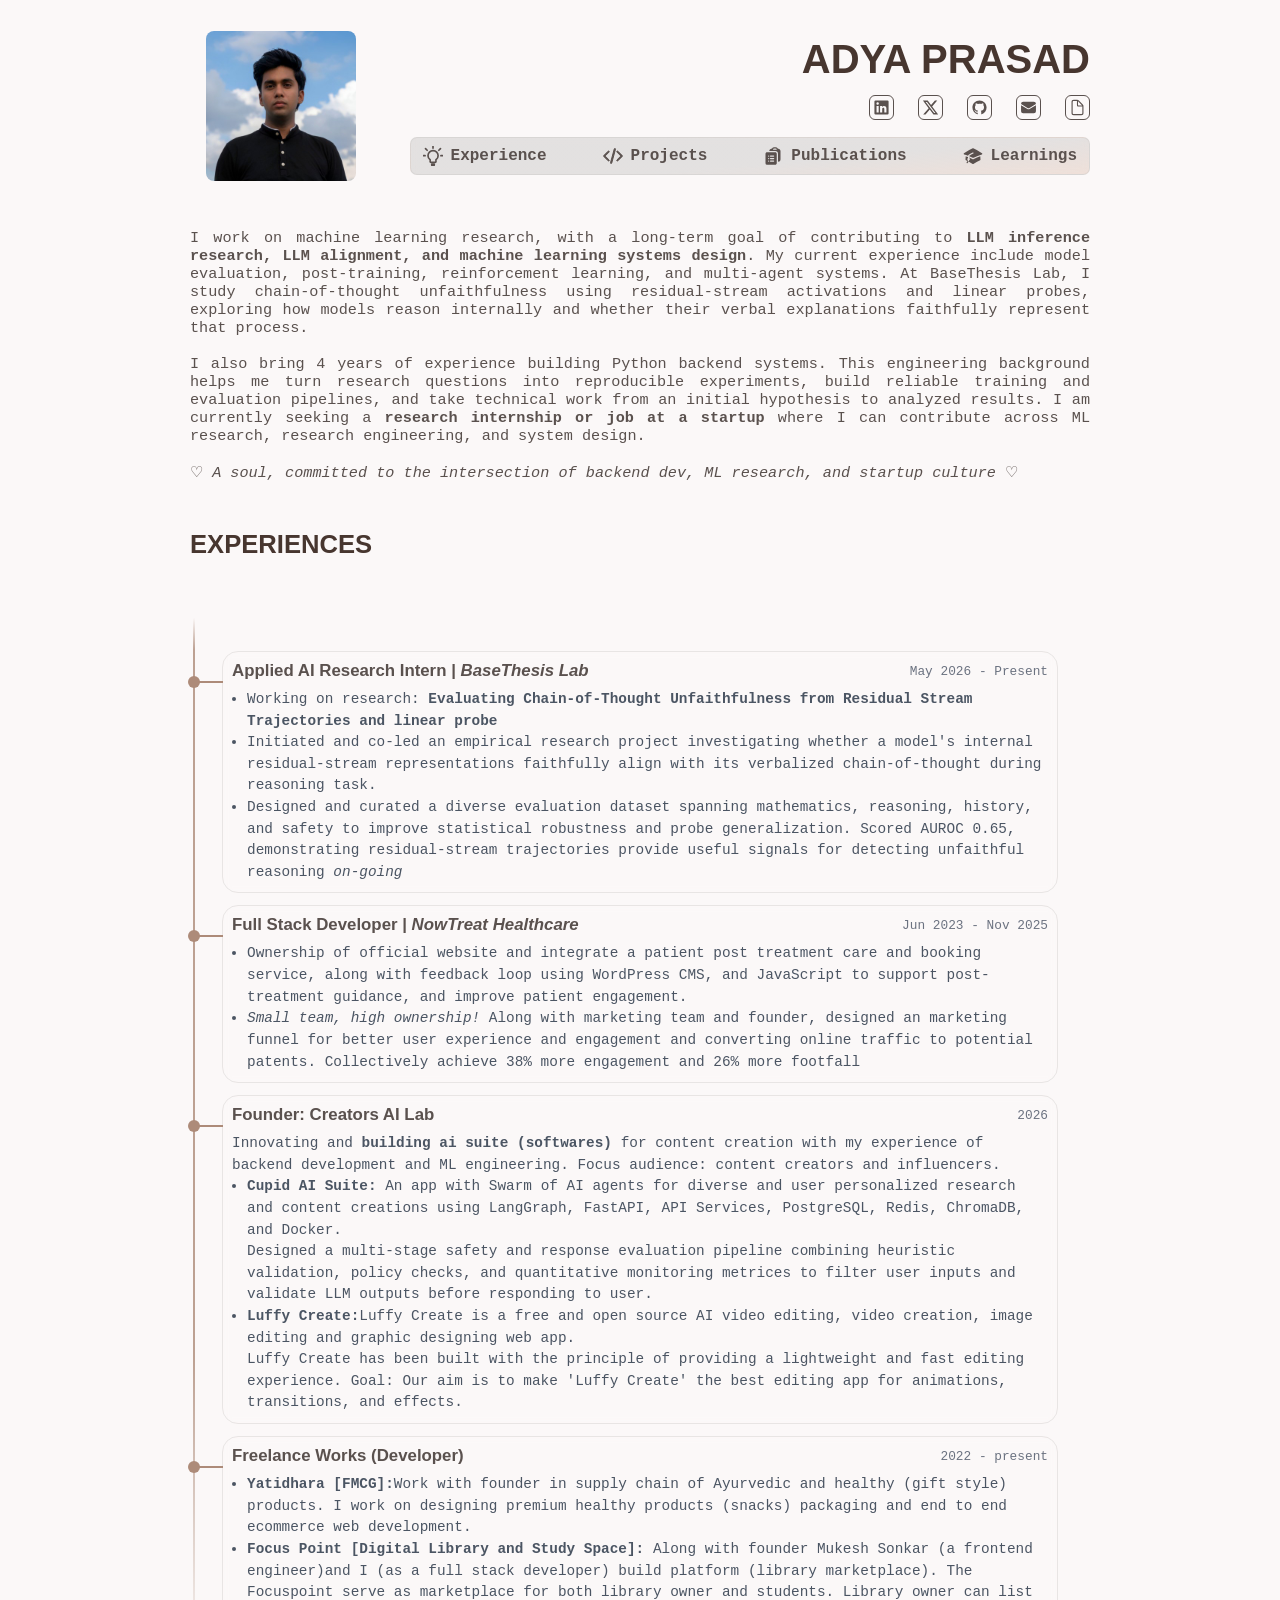
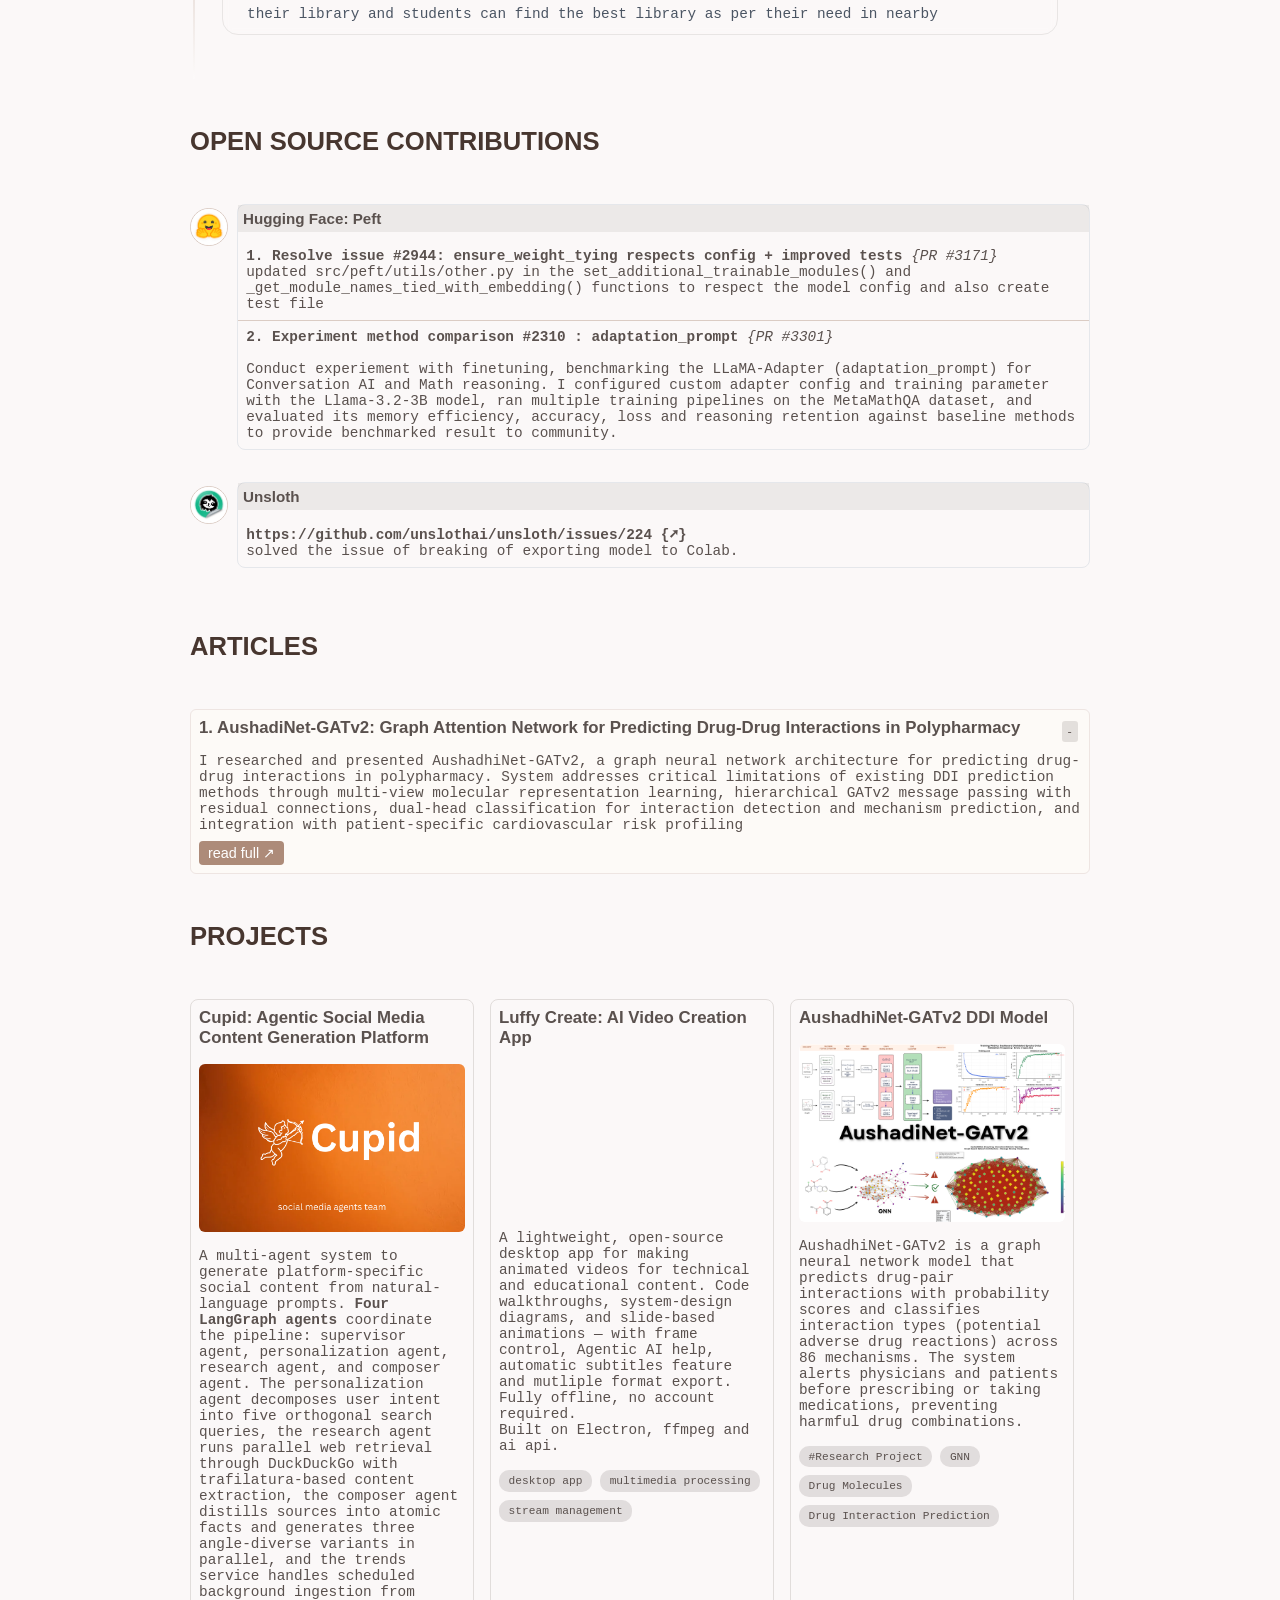
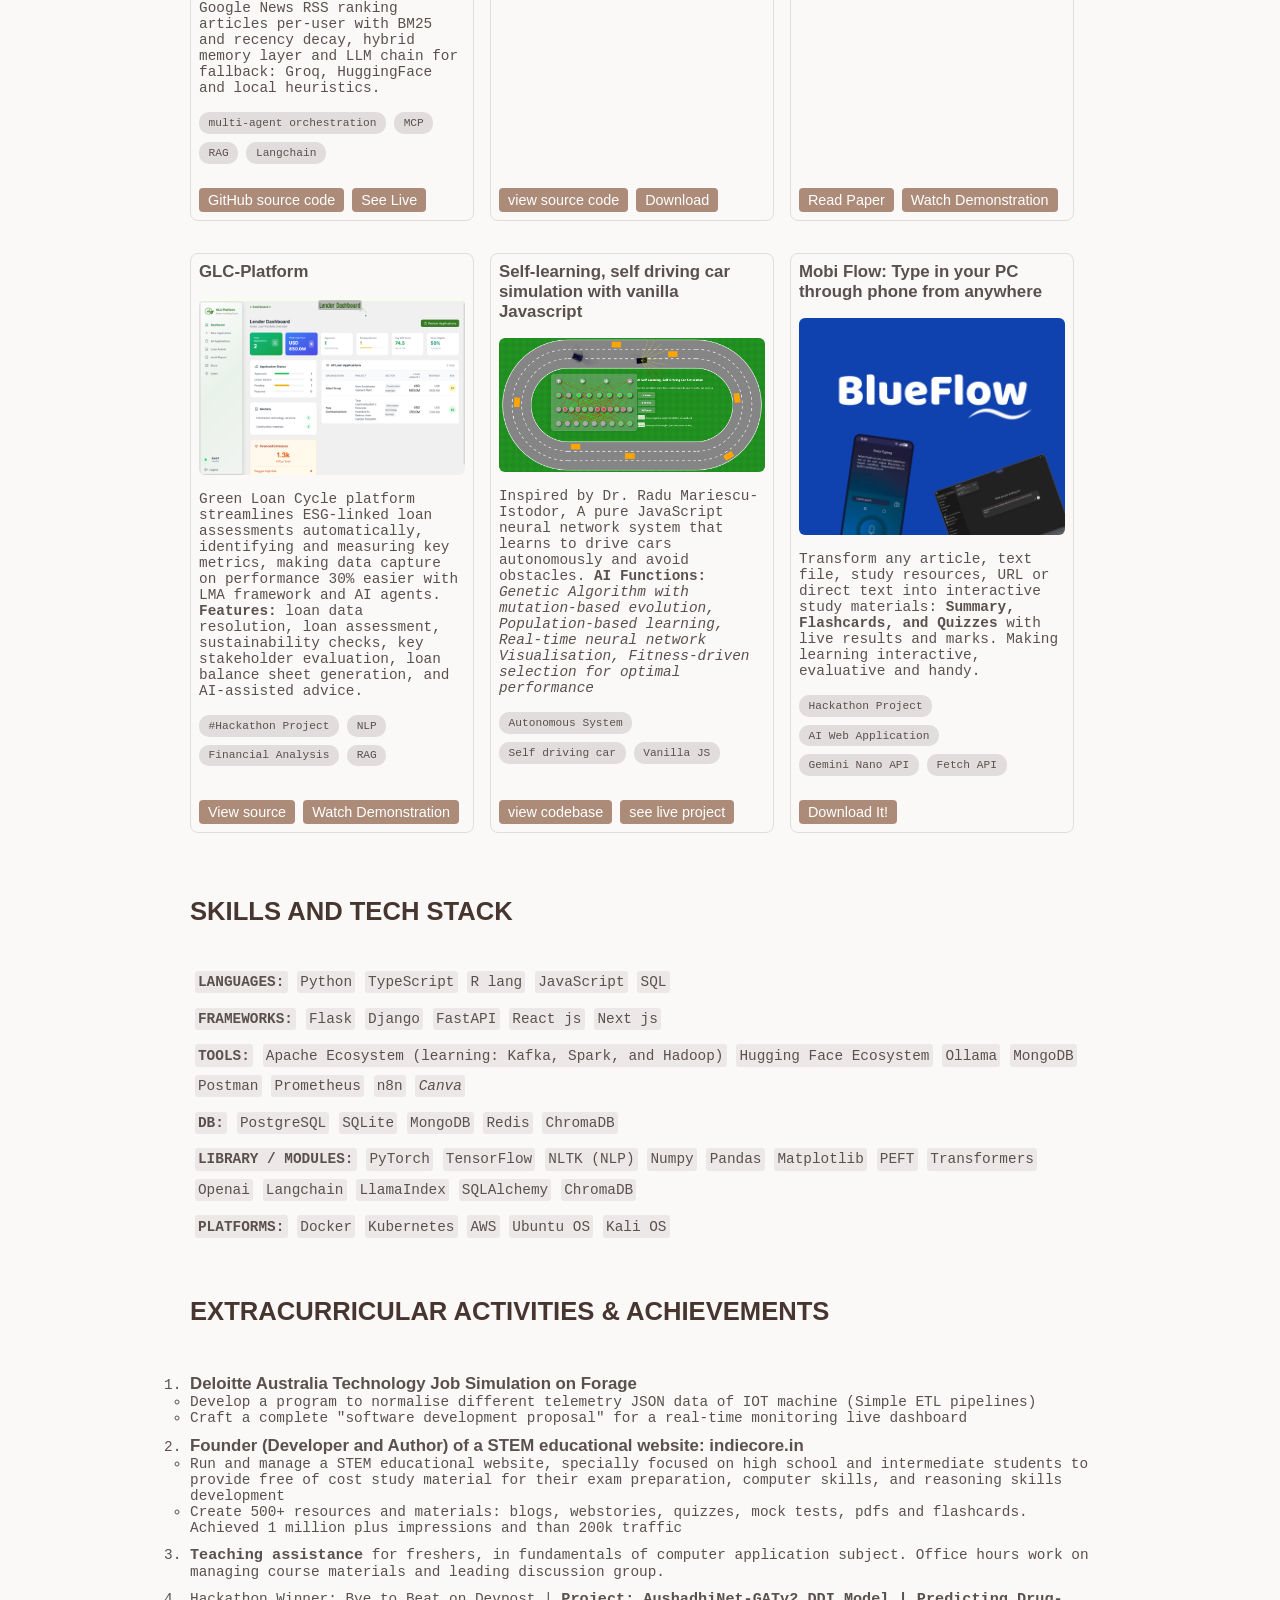
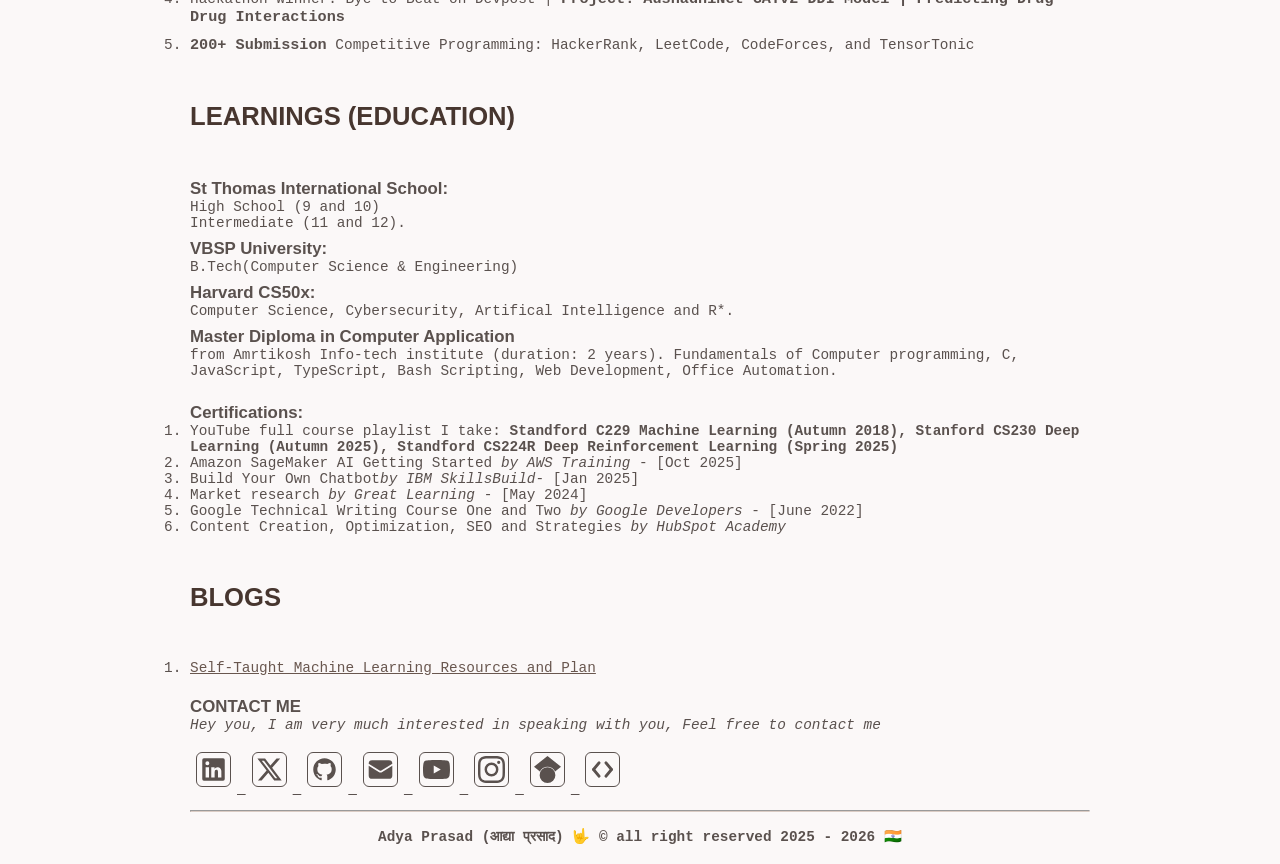
==== index.html @ 9219af08 "correct the research paper link" ====
<!DOCTYPE html>
<html lang="en">

<head>
    <meta charset="UTF-8">
    <meta name="viewport" content="width=device-width, initial-scale=1.0">
    <title>Adya Prasad - Research Portfolio</title>
    <link rel="stylesheet" href="css/style.css">
    <link rel="stylesheet" href="css/m.css" media="only screen and (max-width: 640px)">
</head>

<body>
    <main>
        <header>
            <img src="assets/avtar.jpg" alt="Adya-profile" class="logo" title="Cartoonize Avtar😊">
            <div class="hero">
                <div class="me">
                    <h1 title="My Name is Adya Prasad">ADYA PRASAD</h1>
                    <div class="social-icon">
                        <a href="https://www.linkedin.com/in/adyaprasad/" target="_blank" rel="noopener noreferrer"
                            title="LinkedIn">
                            <svg viewBox="0 0 24 24" fill="currentColor">
                                <path
                                    d="M20.5 2h-17A1.5 1.5 0 002 3.5v17A1.5 1.5 0 003.5 22h17a1.5 1.5 0 001.5-1.5v-17A1.5 1.5 0 0020.5 2zM8 19H5v-9h3zM6.5 8.25A1.75 1.75 0 118.3 6.5a1.78 1.78 0 01-1.8 1.75zM19 19h-3v-4.74c0-1.42-.6-1.93-1.38-1.93A1.74 1.74 0 0013 14.19a.66.66 0 000 .14V19h-3v-9h2.9v1.3a3.11 3.11 0 012.7-1.4c1.55 0 3.36.86 3.36 3.66z">
                                </path>
                            </svg></a>

                        <a href="https://x.com/adyaprasad_" target="_blank" rel="noopener noreferrer"
                            title="X (Twitter)">
                            <svg viewBox="0 0 24 24" fill="currentColor">
                                <path
                                    d="M18.244 2.25h3.308l-7.227 8.26 8.502 11.24H16.17l-5.214-6.817L4.99 21.75H1.68l7.73-8.835L1.254 2.25H8.08l4.713 6.231zm-1.161 17.52h1.833L7.084 4.126H5.117z">
                                </path>
                            </svg></a>

                        <a href="https://github.com/Adya-Prasad/" target="_blank" rel="noopener noreferrer"
                            title="GitHub">
                            <svg viewBox="0 0 24 24" fill="currentColor">
                                <path
                                    d="M12 2C6.477 2 2 6.477 2 12c0 4.42 2.865 8.17 6.839 9.49.5.092.682-.217.682-.482 0-.237-.008-.866-.013-1.7-2.782.604-3.369-1.34-3.369-1.34-.454-1.156-1.11-1.462-1.11-1.462-.908-.62.069-.608.069-.608 1.003.07 1.531 1.03 1.531 1.03.892 1.529 2.341 1.087 2.91.832.092-.647.35-1.088.636-1.338-2.22-.253-4.555-1.11-4.555-4.943 0-1.091.39-1.984 1.029-2.683-.103-.253-.446-1.27.098-2.647 0 0 .84-.269 2.75 1.025A9.564 9.564 0 0112 6.844c.85.004 1.705.115 2.504.337 1.909-1.294 2.747-1.025 2.747-1.025.546 1.377.203 2.394.1 2.647.64.699 1.028 1.592 1.028 2.683 0 3.842-2.339 4.687-4.566 4.935.359.309.678.919.678 1.852 0 1.336-.012 2.415-.012 2.743 0 .267.18.578.688.48C19.137 20.167 22 16.418 22 12c0-5.523-4.477-10-10-10z">
                                </path>
                            </svg>
                        </a>
                        <a href="mailto:adyaprasad.info@gmail.com" rel="noopener noreferrer" title="Email">
                            <svg viewBox="0 0 24 24" fill="currentColor">
                                <path
                                    d="M1.5 8.67v8.58a3 3 0 003 3h15a3 3 0 003-3V8.67l-8.928 5.493a3 3 0 01-3.144 0L1.5 8.67z">
                                </path>
                                <path
                                    d="M22.5 6.908V6.75a3 3 0 00-3-3h-15a3 3 0 00-3 3v.158l9.714 5.978a1.5 1.5 0 001.572 0L22.5 6.908z">
                                </path>
                            </svg></a>

                        <a href="assets/Adya-Resume.pdf" target="_blank" rel="noopener noreferrer" title="My resume">
                            <svg fill="currentColor" viewBox="0 0 56 56">
                                <path
                                    d="M 15.5547 53.125 L 40.4453 53.125 C 45.2969 53.125 47.7109 50.6640 47.7109 45.7890 L 47.7109 24.5078 C 47.7109 21.4844 47.3828 20.1718 45.5078 18.2500 L 32.5703 5.1015 C 30.7891 3.2734 29.3359 2.8750 26.6875 2.8750 L 15.5547 2.8750 C 10.7266 2.8750 8.2891 5.3594 8.2891 10.2344 L 8.2891 45.7890 C 8.2891 50.6875 10.7266 53.125 15.5547 53.125 Z M 15.7422 49.3515 C 13.3281 49.3515 12.0625 48.0625 12.0625 45.7187 L 12.0625 10.3047 C 12.0625 7.9844 13.3281 6.6484 15.7656 6.6484 L 26.1718 6.6484 L 26.1718 20.2656 C 26.1718 23.2187 27.6718 24.6718 30.5781 24.6718 L 43.9375 24.6718 L 43.9375 45.7187 C 43.9375 48.0625 42.6953 49.3515 40.2578 49.3515 Z M 31.0000 21.1328 C 30.0859 21.1328 29.7109 20.7578 29.7109 19.8203 L 29.7109 7.3750 L 43.2109 21.1328 Z" />
                            </svg></a>
                    </div>
                </div>
                <div class="menu-icon" onclick="toggleMenu()">
                    <svg xmlns="http://www.w3.org/2000/svg" viewBox="0 0 25 23" fill="currentColor">
                        <rect x="3" y="6" width="18" height="2" rx="1" ry="1"></rect>
                        <rect x="3" y="11" width="18" height="2" rx="1" ry="1"></rect>
                        <rect x="3" y="16" width="12" height="2" rx="1" ry="1"></rect>
                    </svg>menu
                </div>
                <nav class="navigation">
                    <ul class="menu-list">
                        <li>
                            <a href="#experience">
                                <svg xmlns="http://www.w3.org/2000/svg" viewBox="0 -2.6 24 24" fill="none"
                                    stroke="currentColor" stroke-width="2" stroke-linecap="round"
                                    stroke-linejoin="round">
                                    <path
                                        d="M12 3a6 6 0 00-6 6c0 2.05 1.02 3.85 2.57 4.92V16a1 1 0 001 1h5a1 1 0 001-1v-2.08c1.55-1.07 2.57-2.87 2.57-4.92a6 6 0 00-6-6z" />
                                    <path d="M10.5 19v1a1 1 0 001 1h1a1 1 0 001-1v-1h-3z" />
                                    <path d="M12 0v-2" />
                                    <path d="M5 2.5l-2-2" />
                                    <path d="M19 2.5l2-2" />
                                    <path d="M2.5 9l-2 0" />
                                    <path d="M21.5 9l2 0" />
                                </svg>
                                Experience
                            </a>
                        </li>
                        <li>
                            <a href="#projects">

                                <svg xmlns="http://www.w3.org/2000/svg" viewBox="0 0 24 24" fill="currentColor">
                                    <path fill-rule="evenodd"
                                        d="M14.447 3.027a.75.75 0 01.527.92l-4.5 16.5a.75.75 0 01-1.448-.394l4.5-16.5a.75.75 0 01.921-.526zM16.72 6.22a.75.75 0 011.06 0l5.25 5.25a.75.75 0 010 1.06l-5.25 5.25a.75.75 0 11-1.06-1.06L21.44 12l-4.72-4.72a.75.75 0 010-1.06zm-9.44 0a.75.75 0 010 1.06L2.56 12l4.72 4.72a.75.75 0 11-1.06 1.06L.97 12.53a.75.75 0 010-1.06l5.25-5.25a.75.75 0 011.06 0z"
                                        clip-rule="evenodd" stroke="currentColor" stroke-width="1.2" />
                                </svg>
                                Projects
                            </a>
                        </li>
                        <li>
                            <a href="#publications">
                                <svg xmlns="http://www.w3.org/2000/svg" viewBox="0 0 24 24" fill="currentColor">
                                    <path fill-rule="evenodd"
                                        d="M7.502 6h7.128A3.375 3.375 0 0118 9.375v9.375a3 3 0 003-3V6.108c0-1.505-1.125-2.811-2.664-2.94a48.972 48.972 0 00-.673-.05A3 3 0 0015 1.5h-1.5a3 3 0 00-2.663 1.618c-.225.015-.45.032-.673.05C8.662 3.295 7.554 4.542 7.502 6zM13.5 3A1.5 1.5 0 0012 4.5h4.5A1.5 1.5 0 0015 3h-1.5z"
                                        clip-rule="evenodd" />
                                    <path fill-rule="evenodd"
                                        d="M3 9.375C3 8.339 3.84 7.5 4.875 7.5h9.75c1.036 0 1.875.84 1.875 1.875v11.25c0 1.035-.84 1.875-1.875 1.875h-9.75A1.875 1.875 0 013 20.625V9.375zM6 12a.75.75 0 01.75-.75h.008a.75.75 0 01.75.75v.008a.75.75 0 01-.75.75H6.75a.75.75 0 01-.75-.75V12zm2.25 0a.75.75 0 01.75-.75h3.75a.75.75 0 010 1.5H9a.75.75 0 01-.75-.75zM6 15a.75.75 0 01.75-.75h.008a.75.75 0 01.75.75v.008a.75.75 0 01-.75.75H6.75a.75.75 0 01-.75-.75V15zm2.25 0a.75.75 0 01.75-.75h3.75a.75.75 0 010 1.5H9a.75.75 0 01-.75-.75zM6 18a.75.75 0 01.75-.75h.008a.75.75 0 01.75.75v.008a.75.75 0 01-.75.75H6.75a.75.75 0 01-.75-.75V18zm2.25 0a.75.75 0 01.75-.75h3.75a.75.75 0 010 1.5H9a.75.75 0 01-.75-.75z"
                                        clip-rule="evenodd" />
                                </svg>
                                Publications
                            </a>
                        </li>
                        <li>
                            <a href="#learnings">
                                <svg xmlns="http://www.w3.org/2000/svg" viewBox="0 0 24 24" fill="currentColor">
                                    <path
                                        d="M11.7 2.805a.75.75 0 01.6 0A60.65 60.65 0 0122.83 8.72a.75.75 0 01-.231 1.337 49.949 49.949 0 00-9.902 3.912l-.003.002-.34.18a.75.75 0 01-.707 0A50.009 50.009 0 007.5 12.174v-.224c0-.131.067-.248.172-.311a54.614 54.614 0 014.653-2.52.75.75 0 00-.65-1.352 56.129 56.129 0 00-4.78 2.589 1.858 1.858 0 00-.859 1.228 49.803 49.803 0 00-4.634-1.527.75.75 0 01-.231-1.337A60.653 60.653 0 0111.7 2.805z" />
                                    <path
                                        d="M13.06 15.473a48.45 48.45 0 017.666-3.282c.134 1.414.22 2.843.255 4.285a.75.75 0 01-.46.71 47.878 47.878 0 00-8.105 4.342.75.75 0 01-.832 0 47.877 47.877 0 00-8.104-4.342.75.75 0 01-.461-.71c.035-1.442.121-2.87.255-4.286A48.4 48.4 0 016 13.18v1.27a1.5 1.5 0 00-.14 2.508c-.09.38-.222.753-.397 1.11.452.213.901.434 1.346.661a6.729 6.729 0 00.551-1.608 1.5 1.5 0 00.14-2.67v-.645a48.549 48.549 0 013.44 1.668 2.25 2.25 0 002.12 0z" />
                                    <path
                                        d="M4.462 19.462c.42-.419.753-.89 1-1.394.453.213.902.434 1.347.661a6.743 6.743 0 01-1.286 1.794.75.75 0 11-1.06-1.06z" />
                                </svg>
                                Learnings
                            </a>
                        </li>
                    </ul>
                </nav>
            </div>
        </header>
        </div>

        <div class="about">
            <p>
                I work on machine learning research, with a long-term goal of contributing to
                <b>LLM inference research, LLM alignment, and machine learning systems design</b>.
                My current experience include model evaluation, post-training, reinforcement learning,
                and multi-agent systems. At BaseThesis Lab, I study chain-of-thought unfaithfulness
                using residual-stream activations and linear probes, exploring how models reason
                internally and whether their verbal explanations faithfully represent that process.
            </p>
            <br>

            <p>
                I also bring 4 years of experience building Python backend systems. This engineering
                background helps me turn research questions into reproducible experiments, build reliable
                training and evaluation pipelines, and take technical work from an initial hypothesis to
                analyzed results. I am currently seeking a <b>research internship or job at a startup</b>
                where I can contribute across ML research, research engineering, and system design.
            </p>
            <p><br>♡ <i>A soul, committed to the intersection of backend dev, ML research, and startup culture</i> ♡</p>
        </div>

        <div id="experience">
            <h2>EXPERIENCES</h2>
            <div class="timeline">

                <div class="experience-item">
                    <div class="experience-title">
                        <h3>Applied AI Research Intern | <i>BaseThesis Lab</i></h3>
                        <div class="experience-duration">May 2026 - Present</div>
                    </div>
                    <div class="experience-desc">
                        <ul>
                            <li>Working on research: <b> Evaluating Chain-of-Thought Unfaithfulness from Residual Stream
                                    Trajectories and linear probe</b></li>
                            <li>Initiated and co-led an empirical research project investigating whether a model's
                                internal residual-stream representations
                                faithfully align with its verbalized chain-of-thought during reasoning task.</li>
                            <li>Designed and curated a diverse evaluation dataset spanning mathematics, reasoning,
                                history, and safety to improve statistical
                                robustness and probe generalization. Scored AUROC 0.65, demonstrating residual-stream
                                trajectories provide useful signals for
                                detecting unfaithful reasoning <i>on-going</i></li>
                        </ul>
                    </div>
                </div>
                <div class="experience-item">
                    <div class="experience-title">
                        <h3>Full Stack Developer | <i> NowTreat Healthcare</i></h3>
                        <div class="experience-duration">Jun 2023 - Nov 2025</div>
                    </div>
                    <div class="experience-desc">
                        <ul>
                            <li>Ownership of official website and integrate a patient post treatment care and booking
                                service, along with feedback loop
                                using WordPress CMS, and JavaScript to support post-treatment guidance, and improve
                                patient engagement.</li>
                            <li><i>Small team, high ownership!</i> Along with marketing team and founder, designed an
                                marketing funnel for better user experience and engagement and
                                converting online traffic to potential patents. Collectively achieve 38% more engagement
                                and 26% more footfall
                            </li>
                        </ul>
                    </div>
                </div>
                <div class="experience-item">
                    <div class="experience-title">
                        <h3>Founder: Creators AI Lab</h3>
                        <div class="experience-duration">2026</div>
                    </div>
                    <div class="experience-desc">
                        Innovating and <b>building ai suite (softwares)</b> for content creation with my experience of
                        backend
                        development and ML engineering. Focus audience: content creators and influencers. <br>

                        <ul>
                            <li><b>Cupid AI Suite:</b> An app with Swarm of AI agents for diverse and user
                                personalized research and content creations using LangGraph, FastAPI, API Services,
                                PostgreSQL, Redis, ChromaDB, and Docker. <br>
                                Designed a multi-stage safety and response evaluation pipeline combining heuristic
                                validation, policy checks, and quantitative
                                monitoring metrices to filter user inputs and validate LLM outputs before responding to
                                user.</li>
                            <li><b>Luffy Create:</b>Luffy Create is a free and open source AI video editing, video
                                creation, image editing and graphic designing web app.
                                <br>Luffy Create has been built with the principle of providing a lightweight and fast
                                editing experience. Goal: Our aim is to make 'Luffy Create' the best editing app for
                                animations, transitions, and effects.
                            </li>
                        </ul>
                    </div>
                </div>
                <div class="experience-item">
                    <div class="experience-title">
                        <h3>Freelance Works (Developer)</h3>
                        <div class="experience-duration">2022 - present</div>
                    </div>
                    <div class="experience-desc">
                        <ul>
                            <li><b>Yatidhara [FMCG]:</b>Work with founder in supply chain of Ayurvedic and healthy (gift
                                style) products. I work on designing premium healthy products (snacks) packaging and end
                                to end ecommerce web development.</li>
                            <li><b>Focus Point [Digital Library and Study Space]:</b> Along with founder Mukesh Sonkar
                                (a frontend engineer)and I (as a full stack developer) build platform (library
                                marketplace). The Focuspoint serve as marketplace for both library owner and students.
                                Library owner can list their library and students can find the best library as per their
                                need in nearby</li>

                        </ul>
                    </div>
                </div>
            </div>
        </div>
        <div id="open-source">
            <h2>OPEN SOURCE CONTRIBUTIONS</h2>
            <div class="contribution-item">
                <div class="contributon-logo"><img src="assets/huggingface-logo.png" alt="huggingface-logo"></div>
                <div class="contribution-box">
                    <div class="contribution-title">Hugging Face: Peft</div>
                    <div class="contribution-desc">
                        <b>1. Resolve issue #2944: ensure_weight_tying respects config + improved tests</b> <i>{PR
                            #3171}</i><br>
                        updated src/peft/utils/other.py in the set_additional_trainable_modules() and
                        _get_module_names_tied_with_embedding() functions to respect the model config and also
                        create test file
                    </div>
                    <div class="hor-line"></div>
                    <div class="contribution-desc">
                        <b>2. Experiment method comparison #2310 : adaptation_prompt</b> <i>{PR #3301}</i><br><br>
                        Conduct experiement with finetuning, benchmarking the LLaMA-Adapter (adaptation_prompt) for
                        Conversation AI and Math reasoning. I configured custom adapter config and training parameter
                        with the Llama-3.2-3B model, ran multiple training pipelines on the MetaMathQA dataset, and
                        evaluated its memory efficiency, accuracy, loss and reasoning retention against baseline methods
                        to provide benchmarked result to community.
                    </div>
                </div>
            </div>
            <div class="contribution-item">
                <div class="contributon-logo"><img src="assets/unsloth-logo.png" alt="unsloth-logo"></div>
                <div class="contribution-box">
                    <div class="contribution-title">Unsloth</div>
                    <div class="contribution-desc">
                        <b>https://github.com/unslothai/unsloth/issues/224 {➚}</b><br>
                        solved the issue of breaking of exporting model to Colab.
                    </div>
                </div>
            </div>

        </div>
        <div id="publications">
            <h2>ARTICLES</h2>
            <div class="publication-item">
                <div class="publication-header">
                    <h3>1. AushadiNet-GATv2: Graph Attention Network for Predicting Drug-Drug Interactions in
                        Polypharmacy</h3>
                    <span>-</span>
                </div>
                <div class="publication-desc">I researched and presented AushadhiNet-GATv2, a graph neural
                    network
                    architecture for predicting drug-drug interactions in polypharmacy. System addresses
                    critical
                    limitations of existing DDI prediction methods through multi-view molecular representation
                    learning,
                    hierarchical GATv2 message passing with residual connections, dual-head classification for
                    interaction detection and mechanism prediction, and integration with patient-specific
                    cardiovascular
                    risk profiling</div>
                <button class="secondary-btn"><a
                        href="https://github.com/Adya-Prasad/AushadhiNet/blob/main/AushadiNet_Research_Paper.pdf"
                        rel="noopener noreferrer">read
                        full ↗</a></button>
            </div>
        </div>

        <div id="projects">
            <h2>PROJECTS</h2>
            <div class="project-wrapper">
                <div class="project-box">
                    <h3 class="project-title">Cupid: Agentic Social Media Content Generation Platform</h3>
                    <img src="assets/Cupid-agent-thumbnail.png" alt="Cupid-agent-thumbnail" class="project-img">
                    <div class="project-desc">A multi-agent system to generate platform-specific social content from
                        natural-language prompts. <b>Four LangGraph agents</b> coordinate the pipeline: supervisor
                        agent, personalization agent, research agent, and composer agent. The personalization agent
                        decomposes user intent into five orthogonal search queries, the research agent runs parallel web
                        retrieval through DuckDuckGo with trafilatura-based content extraction, the composer agent
                        distills sources into atomic facts and generates three angle-diverse variants in parallel, and
                        the trends service handles scheduled background ingestion from Google News RSS ranking articles
                        per-user with BM25 and recency decay, hybrid memory layer and LLM chain for fallback: Groq,
                        HuggingFace and local heuristics.
                    </div>
                    <div class="project-skills">
                        <span>multi-agent orchestration</span><span>MCP</span><span>RAG</span><span>Langchain</span>
                    </div>
                    <div class="project-btn-group">
                        <button class="secondary-btn"><a href="https://github.com/Creatorsai-Lab/cupid"
                                rel="noopener noreferrer" target="_blank">GitHub
                                source code</a></button>
                        <button class="secondary-btn"><a title="no deployed yet! under development">See
                                Live</a></button>
                    </div>
                </div>
                <div class="project-box">
                    <h3 class="project-title">Luffy Create: AI Video Creation App</h3>
                    <iframe width="560" height="315" src="https://www.youtube.com/embed/nHnfZ-duLA8?si=lL1CcMZPXgD0cPqf"
                        title="YouTube video player" frameborder="0"
                        allow="accelerometer; autoplay; clipboard-write; encrypted-media; gyroscope; picture-in-picture; web-share"
                        referrerpolicy="strict-origin-when-cross-origin" allowfullscreen class="project-img"></iframe>
                    <div class="project-desc">A lightweight, open-source desktop app for making animated videos for
                        technical and educational content.
                        Code walkthroughs, system-design diagrams, and slide-based animations — with frame control,
                        Agentic AI help, automatic subtitles feature and mutliple format export. Fully offline, no
                        account required.
                        <br>Built on Electron, ffmpeg and ai api.
                    </div>

                    <div class="project-skills">
                        <span>desktop app</span><span>multimedia processing</span><span>stream management</span>
                    </div>
                    <div class="project-btn-group">
                        <button class="secondary-btn"><a href="https://github.com/Creatorsai-Lab/luffy-create">view
                                source code</a></button>
                        <button class="secondary-btn"><a
                                href="https://creatorsai-lab.github.io/luffy-create/">Download</a></button>
                    </div>
                </div>
                <div class="project-box">
                    <h3 class="project-title">AushadhiNet-GATv2 DDI Model</h3>
                    <img src="assets/AushadiNet-GATv2-Model.png" alt="AushadhiNet-GATv2-DDI-Model-Architecture-Image"
                        class="project-img">
                    <div class="project-desc">AushadhiNet-GATv2 is a graph neural network model that predicts drug-pair
                        interactions with probability scores and classifies interaction types (potential adverse drug
                        reactions) across 86 mechanisms. The system alerts physicians and patients before prescribing or
                        taking medications, preventing harmful drug combinations.</div>
                    <div class="project-skills">
                        <span>#Research
                            Project</span><span>GNN</span><span>Drug
                            Molecules</span><span>Drug Interaction Prediction</span>
                    </div>
                    <div class="project-btn-group">
                        <button class="secondary-btn"><a
                                href="https://docs.google.com/document/d/1Y905vxYFqo_3KRuzR6Ii2h-cf9gnPyiRmLA7EyvNS0U/edit?usp=sharing"
                                rel="noopener noreferrer" target="_blank">Read
                                Paper</a></button>
                        <button class="secondary-btn"><a href="https://youtu.be/4ofUqD3GhTQ?si=PR021vp8ErbcMM6F"
                                rel="noopener noreferrer" target="_blank">Watch
                                Demonstration</a></button>
                    </div>
                </div>
                <div class="project-box">
                    <h3 class="project-title">GLC-Platform</h3>
                    <img src="assets/GLC-platform-dashboard-screenshot.png" alt="GLC-platform-dashboard-screenshot"
                        class="project-img">
                    <div class="project-desc">Green Loan Cycle platform streamlines ESG-linked loan assessments
                        automatically, identifying and measuring key metrics, making data capture on performance 30%
                        easier with LMA framework and AI agents. <b>Features:</b> loan data resolution, loan assessment,
                        sustainability checks, key stakeholder evaluation, loan balance sheet generation, and
                        AI-assisted advice. </div>
                    <div class="project-skills">
                        <span>#Hackathon Project</span><span>NLP</span><span>Financial
                            Analysis</span><span>RAG</span>
                    </div>
                    <div class="project-btn-group">
                        <button class="secondary-btn"><a href="https://github.com/Adya-Prasad/GLC-Platform"
                                rel="noopener noreferrer" target="_blank">View source</a></button>
                        <button class="secondary-btn"><a href="https://youtu.be/0UhV5AI7tcc?si=3avdUal9QUH0c9_V"
                                rel="noopener noreferrer" target="_blank">Watch
                                Demonstration</a></button>
                    </div>
                </div>

                <div class="project-box">
                    <h3 class="project-title">Self-learning, self driving car simulation with vanilla Javascript</h3>
                    <img src="assets/Screenshot-Self-driving car simulation.png"
                        alt="Screenshot-Self-driving car simulation" class="project-img">
                    <div class="project-desc">Inspired by Dr. Radu Mariescu-Istodor, A pure JavaScript neural network
                        system that learns to drive cars autonomously and avoid obstacles. <b>AI Functions:
                        </b><i>Genetic Algorithm with mutation-based evolution, Population-based learning, Real-time
                            neural network Visualisation, Fitness-driven selection for optimal performance</i></div>
                    <div class="project-skills">
                        <span>Autonomous System</span><span>Self driving car</span><span>Vanilla JS</span>
                    </div>
                    <div class="project-btn-group">
                        <button class="secondary-btn"><a
                                href="https://github.com/Adya-Prasad/Self-Driving-Car-Simulation"
                                rel="noopener noreferrer" target="_blank">view
                                codebase</a></button>
                        <button class="secondary-btn"><a href="#projects" title="link will update very soon!"
                                rel="noopener noreferrer" target="_blank">see live
                                project</a></button>
                    </div>

                </div>
                <div class="project-box">
                    <h3 class="project-title">Mobi Flow: Type in your PC through phone from anywhere</h3>
                    <img src="assets/BlueFlow-Thumbnail.png" alt="Personal Prompts Manager Picture" class="project-img">
                    <div class="project-desc">Transform any article, text file, study resources, URL or direct text into
                        interactive study materials: <b>Summary, Flashcards, and Quizzes </b> with live results and
                        marks.
                        Making learning interactive, evaluative and handy. </div>
                    <div class="project-skills">
                        <span>Hackathon Project</span><span>AI Web Application</span><span>Gemini Nano
                            API</span><span>Fetch
                            API</span>
                    </div>
                    <div class="project-btn-group">
                        <button class="secondary-btn"><a href="https://github.com/Adya-Prasad/BlueFlow">Download
                                It!</a></button>

                    </div>
                </div>

            </div>

            <div id="skill">
                <h2>SKILLS AND TECH STACK</h2>
                <div class="skillset">
                    <span><b>LANGUAGES:</b></span><span>Python</span><span>TypeScript</span><span>R
                        lang</span><span>JavaScript</span><span>SQL</span>
                </div>
                <div class="skillset">
                    <span><b>FRAMEWORKS:</b></span><span>Flask</span><span>Django</span><span>FastAPI</span><span>React
                        js</span><span>Next js</span>
                </div>
                <div class="skillset"><span><b>TOOLS:</b></span><span>Apache Ecosystem (learning: Kafka, Spark, and
                        Hadoop)</span><span>Hugging Face
                        Ecosystem</span><span>Ollama</span><span>MongoDB</span><span>Postman</span><span>Prometheus</span><span>n8n</span><span><i>Canva</i></span>
                </div>
                <div class="skillset"><span><b>DB:</b></span><span>PostgreSQL</span><span>SQLite</span><span>MongoDB
                    </span><span>Redis</span><span>ChromaDB</span></div>
                <div class="skillset"><span><b>LIBRARY /
                            MODULES:</b></span><span>PyTorch</span><span>TensorFlow</span><span>NLTK
                        (NLP)</span><span>Numpy</span><span>Pandas</span><span>Matplotlib</span><span>PEFT</span><span>Transformers</span><span>Openai</span><span>Langchain</span><span>LlamaIndex</span><span>SQLAlchemy</span><span>ChromaDB</span>
                </div>
                <div class="skillset">
                    <span><b>PLATFORMS:</b></span><span>Docker</span><span>Kubernetes</span><span>AWS
                    </span><span>Ubuntu OS</span><span>Kali OS</span>
                </div>

                <div id="ECA">
                    <h2>EXTRACURRICULAR ACTIVITIES & ACHIEVEMENTS</h2>
                    <ol>
                        <li class="eca-item">
                            <h3>Deloitte Australia Technology Job Simulation on Forage</h3>
                            <ul>
                                <li>Develop a program to normalise different telemetry JSON data of IOT machine
                                    (Simple ETL
                                    pipelines)</li>
                                <li>Craft a complete "software development proposal" for a real-time monitoring live
                                    dashboard
                                </li>
                            </ul>
                        </li>
                        <li class="eca-item">
                            <h3>Founder (Developer and Author) of a STEM educational website: indiecore.in</h3>
                            <ul>
                                <li>Run and manage a STEM educational website, specially focused on high school and
                                    intermediate students to provide free of cost study material for their exam
                                    preparation, computer skills, and reasoning skills development
                                </li>
                                <li>Create 500+ resources and materials: blogs, webstories, quizzes, mock tests, pdfs
                                    and flashcards. Achieved 1 million plus impressions and than 200k traffic </li>
                            </ul>
                        </li>
                        <li class="eca-item"><b>Teaching assistance</b> for freshers, in fundamentals of computer
                            application subject. Office hours work on managing course materials and leading discussion
                            group.</li>
                        <li class="eca-item">Hackathon Winner: Bye to Beat on Devpost | <b>Project:
                                AushadhiNet-GATv2 DDI Model | Predicting Drug-Drug
                                Interactions</b>
                        </li>
                        <li class="eca-item"><b>200+ Submission</b> Competitive Programming: HackerRank, LeetCode,
                            CodeForces, and TensorTonic</b>
                        </li>
                    </ol>
                </div>
            </div>
            <div id="learnings">
                <h2>LEARNINGS (EDUCATION)</h2>
                <h3>St Thomas International School:</h3>
                High School (9 and 10) <br>Intermediate (11 and 12).
                <h3>VBSP University:</h3>
                B.Tech(Computer Science & Engineering)
                <h3>Harvard CS50x:</h3>
                Computer Science, Cybersecurity, Artifical Intelligence and R*.
                <h3>Master Diploma in Computer Application </h3>
                from Amrtikosh Info-tech institute (duration: 2 years).
                Fundamentals of Computer programming, C, JavaScript, TypeScript, Bash Scripting, Web Development, Office
                Automation.
                <br><br>
                <h3>Certifications:</h3>
                <ol>
                    <li>YouTube full course playlist I take: <b>Standford C229 Machine Learning (Autumn 2018),
                            Stanford CS230 Deep Learning (Autumn 2025), Standford CS224R Deep Reinforcement
                            Learning (Spring 2025)</b></li>
                    <li>Amazon SageMaker AI Getting Started <i>by AWS Training </i> - [Oct 2025]</li>
                    <li>Build Your Own Chatbot<i>by IBM SkillsBuild</i>- [Jan 2025]</li>
                    <li>Market research <i>by Great Learning</i> - [May 2024]</li>
                    <li>Google Technical Writing Course One and Two <i>by Google Developers</i> - [June 2022]</li>
                    <li>Content Creation, Optimization, SEO and Strategies <i>by HubSpot Academy</i></li>
                </ol>
            </div>
            <div id="blogs">
                <h2>BLOGS</h2>
                <ol>
                    <li><a href="blogs/self-taught-machine-learning-resources.html">Self-Taught Machine Learning
                            Resources and Plan</a></li>
                </ol>
            </div>


            <div id="contact">

                <h3>CONTACT ME</h3>
                <i>Hey you, I am very much interested in speaking with you, Feel free to contact me</i>
                <div class="contact-icon">
                    <a href="https://www.linkedin.com/in/adyaprasad/" target="_blank" rel="noopener noreferrer"
                        title="LinkedIn">
                        <svg xmlns="http://www.w3.org/2000/svg" viewBox="0 0 24 24" fill="currentColor">
                            <path
                                d="M20.5 2h-17A1.5 1.5 0 002 3.5v17A1.5 1.5 0 003.5 22h17a1.5 1.5 0 001.5-1.5v-17A1.5 1.5 0 0020.5 2zM8 19H5v-9h3zM6.5 8.25A1.75 1.75 0 118.3 6.5a1.78 1.78 0 01-1.8 1.75zM19 19h-3v-4.74c0-1.42-.6-1.93-1.38-1.93A1.74 1.74 0 0013 14.19a.66.66 0 000 .14V19h-3v-9h2.9v1.3a3.11 3.11 0 012.7-1.4c1.55 0 3.36.86 3.36 3.66z">
                            </path>
                        </svg>
                    </a>
                    <a href="https://x.com/adyaprasad_" target="_blank" rel="noopener noreferrer" title="X (Twitter)">
                        <svg xmlns="http://www.w3.org/2000/svg" viewBox="0 0 24 24" fill="currentColor">
                            <path
                                d="M18.244 2.25h3.308l-7.227 8.26 8.502 11.24H16.17l-5.214-6.817L4.99 21.75H1.68l7.73-8.835L1.254 2.25H8.08l4.713 6.231zm-1.161 17.52h1.833L7.084 4.126H5.117z">
                            </path>
                        </svg>
                    </a>

                    <a href="https://github.com/Adya-Prasad/" target="_blank" rel="noopener noreferrer" title="GitHub">
                        <svg xmlns="http://www.w3.org/2000/svg" viewBox="0 0 24 24" fill="currentColor">
                            <path
                                d="M12 2C6.477 2 2 6.477 2 12c0 4.42 2.865 8.17 6.839 9.49.5.092.682-.217.682-.482 0-.237-.008-.866-.013-1.7-2.782.604-3.369-1.34-3.369-1.34-.454-1.156-1.11-1.462-1.11-1.462-.908-.62.069-.608.069-.608 1.003.07 1.531 1.03 1.531 1.03.892 1.529 2.341 1.087 2.91.832.092-.647.35-1.088.636-1.338-2.22-.253-4.555-1.11-4.555-4.943 0-1.091.39-1.984 1.029-2.683-.103-.253-.446-1.27.098-2.647 0 0 .84-.269 2.75 1.025A9.564 9.564 0 0112 6.844c.85.004 1.705.115 2.504.337 1.909-1.294 2.747-1.025 2.747-1.025.546 1.377.203 2.394.1 2.647.64.699 1.028 1.592 1.028 2.683 0 3.842-2.339 4.687-4.566 4.935.359.309.678.919.678 1.852 0 1.336-.012 2.415-.012 2.743 0 .267.18.578.688.48C19.137 20.167 22 16.418 22 12c0-5.523-4.477-10-10-10z">
                            </path>
                        </svg>
                    </a>
                    <a href="mailto:adyaprasad.info@gmail.com" rel="noopener noreferrer" title="Email">
                        <svg xmlns="http://www.w3.org/2000/svg" viewBox="0 0 24 24" fill="currentColor">
                            <path
                                d="M1.5 8.67v8.58a3 3 0 003 3h15a3 3 0 003-3V8.67l-8.928 5.493a3 3 0 01-3.144 0L1.5 8.67z">
                            </path>
                            <path
                                d="M22.5 6.908V6.75a3 3 0 00-3-3h-15a3 3 0 00-3 3v.158l9.714 5.978a1.5 1.5 0 001.572 0L22.5 6.908z">
                            </path>
                        </svg>
                    </a>

                    <!-- YouTube -->
                    <a href="https://www.youtube.com/c/adyaprasad_" target="_blank" rel="noopener noreferrer"
                        title="YouTube">
                        <svg xmlns="http://www.w3.org/2000/svg" viewBox="0 0 24 24" fill="currentColor">
                            <path
                                d="M23.498 6.186a3.016 3.016 0 0 0-2.122-2.136C19.505 3.545 12 3.545 12 3.545s-7.505 0-9.377.505A3.017 3.017 0 0 0 .502 6.186C0 8.07 0 12 0 12s0 3.93.502 5.814a3.016 3.016 0 0 0 2.122 2.136c1.871.505 9.376.505 9.376.505s7.505 0 9.377-.505a3.015 3.015 0 0 0 2.122-2.136C24 15.93 24 12 24 12s0-3.93-.502-5.814zM9.545 15.568V8.432L15.818 12l-6.273 3.568z" />
                        </svg>
                    </a>


                    <!-- Instagram -->
                    <a href="https://instagram.com/adyaprasad_" target="_blank" rel="noopener noreferrer"
                        title="Instagram">
                        <svg xmlns="http://www.w3.org/2000/svg" viewBox="0 0 24 24" fill="currentColor">
                            <path
                                d="M12 2.163c3.204 0 3.584.012 4.85.07 3.252.148 4.771 1.691 4.919 4.919.058 1.265.069 1.645.069 4.849 0 3.205-.012 3.584-.069 4.849-.149 3.225-1.664 4.771-4.919 4.919-1.266.058-1.644.07-4.85.07-3.204 0-3.584-.012-4.849-.07-3.26-.149-4.771-1.699-4.919-4.92-.058-1.265-.07-1.644-.07-4.849 0-3.204.013-3.583.07-4.849.149-3.227 1.664-4.771 4.919-4.919 1.266-.057 1.645-.069 4.849-.069zM12 0C8.741 0 8.333.014 7.053.072 2.695.272.273 2.69.073 7.052.014 8.333 0 8.741 0 12c0 3.259.014 3.668.072 4.948.2 4.358 2.618 6.78 6.98 6.98C8.333 23.986 8.741 24 12 24c3.259 0 3.668-.014 4.948-.072 4.354-.2 6.782-2.618 6.979-6.98.059-1.28.073-1.689.073-4.948 0-3.259-.014-3.667-.072-4.947-.196-4.354-2.617-6.78-6.979-6.98C15.668.014 15.259 0 12 0zm0 5.838a6.162 6.162 0 100 12.324 6.162 6.162 0 000-12.324zM12 16a4 4 0 110-8 4 4 0 010 8zm6.406-11.845a1.44 1.44 0 100 2.881 1.44 1.44 0 000-2.881z" />
                        </svg>
                    </a>

                    <!-- Google Scholar -->
                    <a href="https://scholar.google.com/citations?user=A5-HZn8AAAAJ&hl=en" target="_blank"
                        rel="noopener noreferrer" title="Google Scholar">
                        <svg xmlns="http://www.w3.org/2000/svg" viewBox="0 0 24 24" fill="currentColor">
                            <path
                                d="M5.242 13.769L0 9.5 12 0l12 9.5-5.242 4.269C17.548 11.249 14.978 9.5 12 9.5c-2.977 0-5.548 1.748-6.758 4.269zM12 10a7 7 0 1 0 0 14 7 7 0 0 0 0-14z" />
                        </svg>
                    </a>

                    <a href="https://g.dev/adyaprasad" target="_blank" rel="noopener noreferrer"
                        title="Google Developer Profile">
                        <svg xmlns="http://www.w3.org/2000/svg" viewBox="0 0 24 24">
                            <path d="M9 6L4 12" stroke="currentColor" stroke-width="2.5" stroke-linecap="round"
                                stroke-linejoin="round" fill="none"></path>
                            <path d="M4 12L9 18" stroke="currentColor" stroke-width="2.5" stroke-linecap="round"
                                stroke-linejoin="round" fill="none"></path>
                            <path d="M15 6L20 12" stroke="currentColor" stroke-width="2.5" stroke-linecap="round"
                                stroke-linejoin="round" fill="none"></path>
                            <path d="M20 12L15 18" stroke="currentColor" stroke-width="2.5" stroke-linecap="round"
                                stroke-linejoin="round" fill="none"></path>
                        </svg>
                    </a>

                </div>
            </div>

            <hr class="hor-line">
            <div id="footer">
                Adya Prasad (आद्या प्रसाद) 🤟 &copy; all right reserved 2025 - 2026 🇮🇳
            </div>

    </main>

    <script src="js/main.js"></script>
</body>

</html>
---- css/style.css ----
/* Reset and Base Styles */
:root {
    --primary: #5a514e;
    --primary-dark: #47362f;
    --secondary: #ad8b79;
    --background: #fbf8f8;
}

*,
*::before,
*::after {
    box-sizing: border-box;
    margin: 0;
    padding: 0;
}

body {
    padding: 0;
    margin: 0;
    color: var(--primary);
    font-family: monospace;
    font-size: 0.9rem;
    background-color: var(--background);
}

.menu-icon {
    display: none;
}

main {
    max-width: 900px;
    margin: 2px auto;
    margin-top: 15px;
}

/* Typography */
h1 {
    font-weight: 800;
    color: var(--primary-dark);
    font-size: 2.5rem;
    font-family: 'Segoe UI', Tahoma, sans-serif;
    cursor: pointer;
    margin: 0;
}

h2 {
    font-size: 1.6rem;
    font-weight: 700;
    color: var(--primary-dark);
    font-family: 'Segoe UI', Tahoma, sans-serif;
    margin: 3rem 0rem;
    padding: 0;
}

h3 {
    font-family: 'Segoe UI', Tahoma, sans-serif;
    font-weight: 700;
    color: var(--primary);
}

.hor-line {
    border-bottom: 1px solid #dbccc4;
}

.text-center {
    text-align: center;
    margin-top: 1rem;
}

.about {
    margin-top: 2rem;
    font-size: 0.95rem;
    text-align: justify;
}

.me {
    text-align: right;
    font-size: 1.1rem;
    font-weight: 700;
}

/* Layout */
header {
    display: flex;
    justify-content: space-between;
    align-items: center;
}

.logo {
    width: 150px;
    margin: 1rem;
    cursor: pointer;
    border-radius: 8px;
}

.navigation {
    display: flex;
    margin: 0;
    font-size: 1rem;
    background: linear-gradient(175deg, rgba(203, 201, 200, 0.5) 60%, rgba(231, 209, 198, 0.61) 100%);
    backdrop-filter: blur(5px);
    border: 1px solid rgba(192, 189, 188, 0.32);
    border-radius: 7px;
}

.menu-list {
    list-style: none;
    display: flex;
    gap: 2rem;
    margin: 0;
    padding: 0;
}

.menu-list li {
    display: inline;
    color: var(--primary);
    font-weight: 700;
    font-family: monospace;
}

.menu-list li a {
    text-decoration: none;
    color: var(--primary);
    display: flex;
    align-items: center;
    gap: 0.5rem;
    padding: 0.5rem 0.75rem;
    border-radius: 8px;
    transition: all 0.3s ease;
}

.menu-list li a:hover {
    background: #f5f5f5;
    color: var(--secondary);
}

.menu-list li a svg {
    width: 20px;
    height: 20px;
}


.secondary-btn {
    background-color: var(--secondary);
    border: none;
    border-radius: 4px;
    padding: 4px 9px;
    margin-top: 8px;
    font-size: 0.9rem;
    color: white;
    display: block;
    width: fit-content;
}

.secondary-btn a {
    text-decoration: none;
    color: white;
}

/* Social Icons */
.social-icon {
    display: flex;
    gap: 1.5rem;
    justify-content: end;
    margin: 0.8rem 0;
}

.social-icon a {
    color: var(--primary);
    transition: color 0.3s ease;
}

.social-icon a:hover {
    color: var(--secondary);
}

.social-icon svg {
    width: 25px;
    height: 25px;
    border: 1px solid var(--primary);
    border-radius: 6px;
    padding: 3px;
}

.social-icon svg:hover {
    border: 1px solid var(--secondary);
}

/* Sections */
.hero {
    align-items: center;
}

/* Experience Section */
.timeline {
    padding: 2rem;
    margin: 0;
    position: relative;
}

.timeline::before {
    content: "";
    position: absolute;
    left: 3px;
    top: 0;
    bottom: 0;
    width: 2px;
    background: linear-gradient(180deg,
            rgba(255, 255, 255, 0) 1%,
            rgba(173, 139, 121, 0.8) 4%,
            rgba(173, 139, 121, 0.8) 70%,
            rgba(255, 255, 254, 0.294) 100%);
}

.experience-item {
    position: relative;
    width: 100%;
    padding: 9px;
    margin: 12px 0px;
    margin-left: 0px;
    border-radius: 16px;
    backdrop-filter: blur(5px);
    border: 1px solid rgba(192, 189, 188, 0.32);
    display: block;
    box-sizing: border-box;
    transition: all 0.3s ease-in-out 0s;
}

.experience-item::before {
    content: '';
    position: absolute;
    left: -35px;
    top: 24px;
    width: 12px;
    height: 12px;
    background: var(--secondary);
    border-radius: 50%;
    z-index: 1;
    transition: all 0.3s ease;
}

.experience-item::after {
    content: '';
    position: absolute;
    left: -30px;
    top: 29px;
    width: 30px;
    height: 2px;
    background: var(--secondary);
}

.experience-item:hover {
    box-shadow: -1px 4px 5px 1px rgba(43, 35, 32, 0.05);
}

.experience-title {
    display: flex;
    justify-content: space-between;
    align-items: center;
    margin-bottom: 8px;
}

.experience-duration {
    display: inline-block;
    color: #6b7280;
    font-size: 0.8rem;
}

.experience-desc {
    color: #4b5563;
    line-height: 1.5;
}

.experience-desc li {
    margin-left: 15px;
}

.experience-item:hover::before {
    background: var(--secondary);
    transform: scale(1.2);
    box-shadow: 0 0 10px var(--secondary);
}


/* Projects Section */
.project-wrapper {
    display: flex;
    flex-wrap: wrap;
    /* Allow items to wrap onto the next line */
    justify-content: flex-start;
    /* Align items to the start */
    gap: 1rem;
    /* Optional: space between the boxes */
}

.project-box {
    flex: 0 1 calc(33.333% - 1rem);
    display: flex;
    flex-direction: column;
    /* Stack children vertically */
    box-sizing: border-box;
    margin-bottom: 1rem;
    padding: 0.5rem;
    border: 1px solid rgba(218, 212, 210, 0.767);
    border-radius: 8px;
    transition: all 0.3s ease;
}

.project-box:hover {
    box-shadow: -1px 4px 5px 1px rgba(43, 35, 32, 0.06);
}

.project-title {
    margin: 0;
    margin-bottom: 1rem;
}

.project-img {
    width: 100%;
    height: auto;
    object-fit: cover;
    margin-bottom: 1rem;
    border-radius: 6px;
}

.project-skills {
    display: flex;
    flex-wrap: wrap;
    gap: 0.5rem;
    margin-top: 1rem;
    margin-bottom: 1rem;
}

.project-skills span {
    background-color: #4e433f25;
    padding: 0.3rem 0.6rem;
    border-radius: 10px;
    font-size: 0.7rem;
    white-space: nowrap;
    display: inline-block;
    user-select: none;
}

/* Button Group - Align buttons in a row */
.project-btn-group {
    display: flex;
    gap: 0.5rem;
    margin-top: auto;
    justify-content: flex-start;
}

/* Publication Section */
.publication-item {
    margin-bottom: 12px;
    border: 1px solid #eee5e2;
    border-radius: 6px;
    padding: 0.5rem;
    background-color: rgb(253, 250, 247);
}

.publication-header {
    display: flex;
    justify-content: space-between;
    text-align: left;
    align-items: left;
    margin-bottom: 0.5rem;
}

.publication-header span {
    background-color: #4e433f25;
    display: ruby;
    margin: 0.2rem;
    padding: 0.3rem;
    border-radius: 3px;
    font-size: 0.7rem;
    text-align: center;
    height: fit-content;
}

.eca-item {
    margin-bottom: 10px;
}

.eca-item b {
    font-size: 0.95rem;
}

.contribution-box {
    border: 1px solid #e5e7eb;
    border-radius: 8px;
    margin-bottom: 1rem;
    width: -webkit-fill-available;
}

.contribution-item {
    display: flex;
    align-items: flex-start;
    gap: 0.6rem;
    margin-bottom: 1rem;
}

.contributon-logo img {
    width: 2.35rem;
    height: 2.35rem;
    object-fit: contain;
    margin-top: 4px;
    border: 1px solid #dbccc4;
    border-radius: 50%;
}

.contribution-title {
    font-size: 0.95rem;
    font-weight: 700;
    margin-bottom: 0.5rem;
    background-color: #5e534f18;
    padding: 0.3rem;
    font-family: 'Segoe UI', Tahoma, sans-serif;
}

.contribution-desc {
    padding: 0.5rem;
}

#learnings h3 {
    margin-top: 0.5rem;
}

/* Skill Section */
.skill-wrapper {
    display: grid;
    grid-template-columns: repeat(2, 1fr);
    gap: 1rem;
    margin: 0 auto;
    max-width: 1200px;
}

.skill-container {
    width: 100%;
    padding: 0.7rem;
    background: linear-gradient(150deg, rgba(0, 0, 0, 0.04) 70%, rgba(255, 208, 185, 0.35) 100%);
    border-radius: 16px;
    backdrop-filter: blur(5px);
    border: 1px solid rgba(192, 189, 188, 0.32);
    display: block;
    box-sizing: border-box;
    margin: 0.5rem 0;
    font-size: 0.82rem;
}

.skill-desc {
    margin-bottom: 1rem;
}

.skillset {
    margin-top: 0.4rem;
}


.skillset span {
    display: inline-block;
    margin: 0.7rem 0.3rem;
    background-color: #5e534f18;
    margin-top: -25px;
    padding: 0.2rem;
    border-radius: 3px;
    font-size: 0.9rem;
    text-align: center;
    align-items: center;
    min-height: none;
    cursor: pointer;
}

.skill-icon {
    width: 30px;
    height: 30px;
    color: var(--secondary);
}

#contact h3 {
    margin-top: 21px;
}

.contact-icon {
    gap: 1.5rem;
    margin: 0.8rem 0;
}

.contact-icon a {
    color: var(--primary);
    transition: color 0.3s ease;
}

.contact-icon a:hover {
    color: var(--secondary);
}

.contact-icon svg {
    width: 35px;
    height: 35px;
    border: 1px solid var(--primary);
    border-radius: 6px;
    padding: 3px;
    margin: 6px;
}

.contact-icon svg:hover {
    border: 1px solid var(--secondary);
}

a{
    color: #69574f;
}

/* Footer */
#footer {
    text-align: center;
    margin: 1rem;
    font-weight: 600;
}
---- css/m.css ----
/* Mobile styles */
@media (max-width: 640px) {

    body {
        margin: 0px 12px auto;
    }

    h2 {
        font-size: 1.3rem;
    }

    /* Adjust header layout */
    header {
        display: flex;
        flex-direction: column;
        align-items: flex-start;
        position: relative;
    }

    /* Keep the logo as is */
    .logo {
        width: 120px;
        margin: 10px;
    }

    /* Adjust .me section */
    .me {
        text-align: left;
        padding: 0 10px;
    }


    /* Align social icons */
    .social-icon {
        justify-content: flex-start;
    }

    .menu-icon {
        position: absolute;
        top: 10px;
        right: 15px;
        cursor: pointer;
        height: 40px;
        display: flex;
        align-items: center;
        justify-content: center;
        border: 2px solid var(--primary);
        border-radius: 6px;
        color: var(--primary);
        padding: 2px 6px;
    }

    .menu-icon svg {
        width: 28px;
        height: 28px;
    }

    /* Hide navigation initially */
    .navigation {
        flex-direction: column;
        position: fixed;
        top: 0;
        left: -100%;
        width: 250px;
        height: 100%;
        background: var(--primary);
        box-shadow: 2px 0 10px rgba(0, 0, 0, 0.3);
        padding-top: 60px;
        transition: left 0.3s ease;
        background: linear-gradient(150deg, rgba(0, 0, 0, 0.5) 70%, rgba(255, 208, 185, 0.61) 100%);
        backdrop-filter: blur(5px);
        border: 1px solid rgba(192, 189, 188, 0.32);
        z-index: 1000;
    }

    /* Show navigation when active */
    .navigation.active {
        left: 0;
        display: flex;
    }

    /* Style menu items */
    .menu-list {
        flex-direction: column;
        gap: 1rem;
        padding-left: 20px;
    }

    .menu-list li {
        display: block;
    }

    .menu-list li a {
        display: flex;
        align-items: center;
        color: white;
        font-size: 1.2rem;
        padding: 10px;
        border-radius: 4px;
        transition: background 0.3s ease;
    }

    .menu-list li a:hover {
        background: rgba(255, 255, 255, 0.2);
    }

    .about {
        text-align: left;
    }

    .timeline::before {
        content: "";
        position: absolute;
        left: 3px;
        top: 0;
        bottom: 0;
        width: 2px;
        background: linear-gradient(180deg,
                rgba(255, 255, 255, 0) 1%,
                rgba(173, 139, 121, 0.8) 4%,
                rgba(173, 139, 121, 0.8) 70%,
                rgba(255, 255, 254, 0) 100%);
    }


    .project-wrapper,
    .skill-wrapper,
    .open-source,
    .contribution-wrapper {
        display: block;
        flex-direction: column;
    }

    .project-box {
        width: 98%;
        align-self: center;
        margin-bottom: 18px;
    }

    .project-desc {
        font-size: 0.8rem;
    }

    .publication-item {
        width: 95%;
        font-size: 0.8rem;
        align-self: center;
    }

    .publication-header {
        margin-bottom: 1rem;
    }

    .skillset span {
        font-size: 0.8rem;
    }

    #social-icon {
        display: block;
        justify-content: center;
    }

    .secondary-btn {
        font-size: 0.9rem;
    }

}
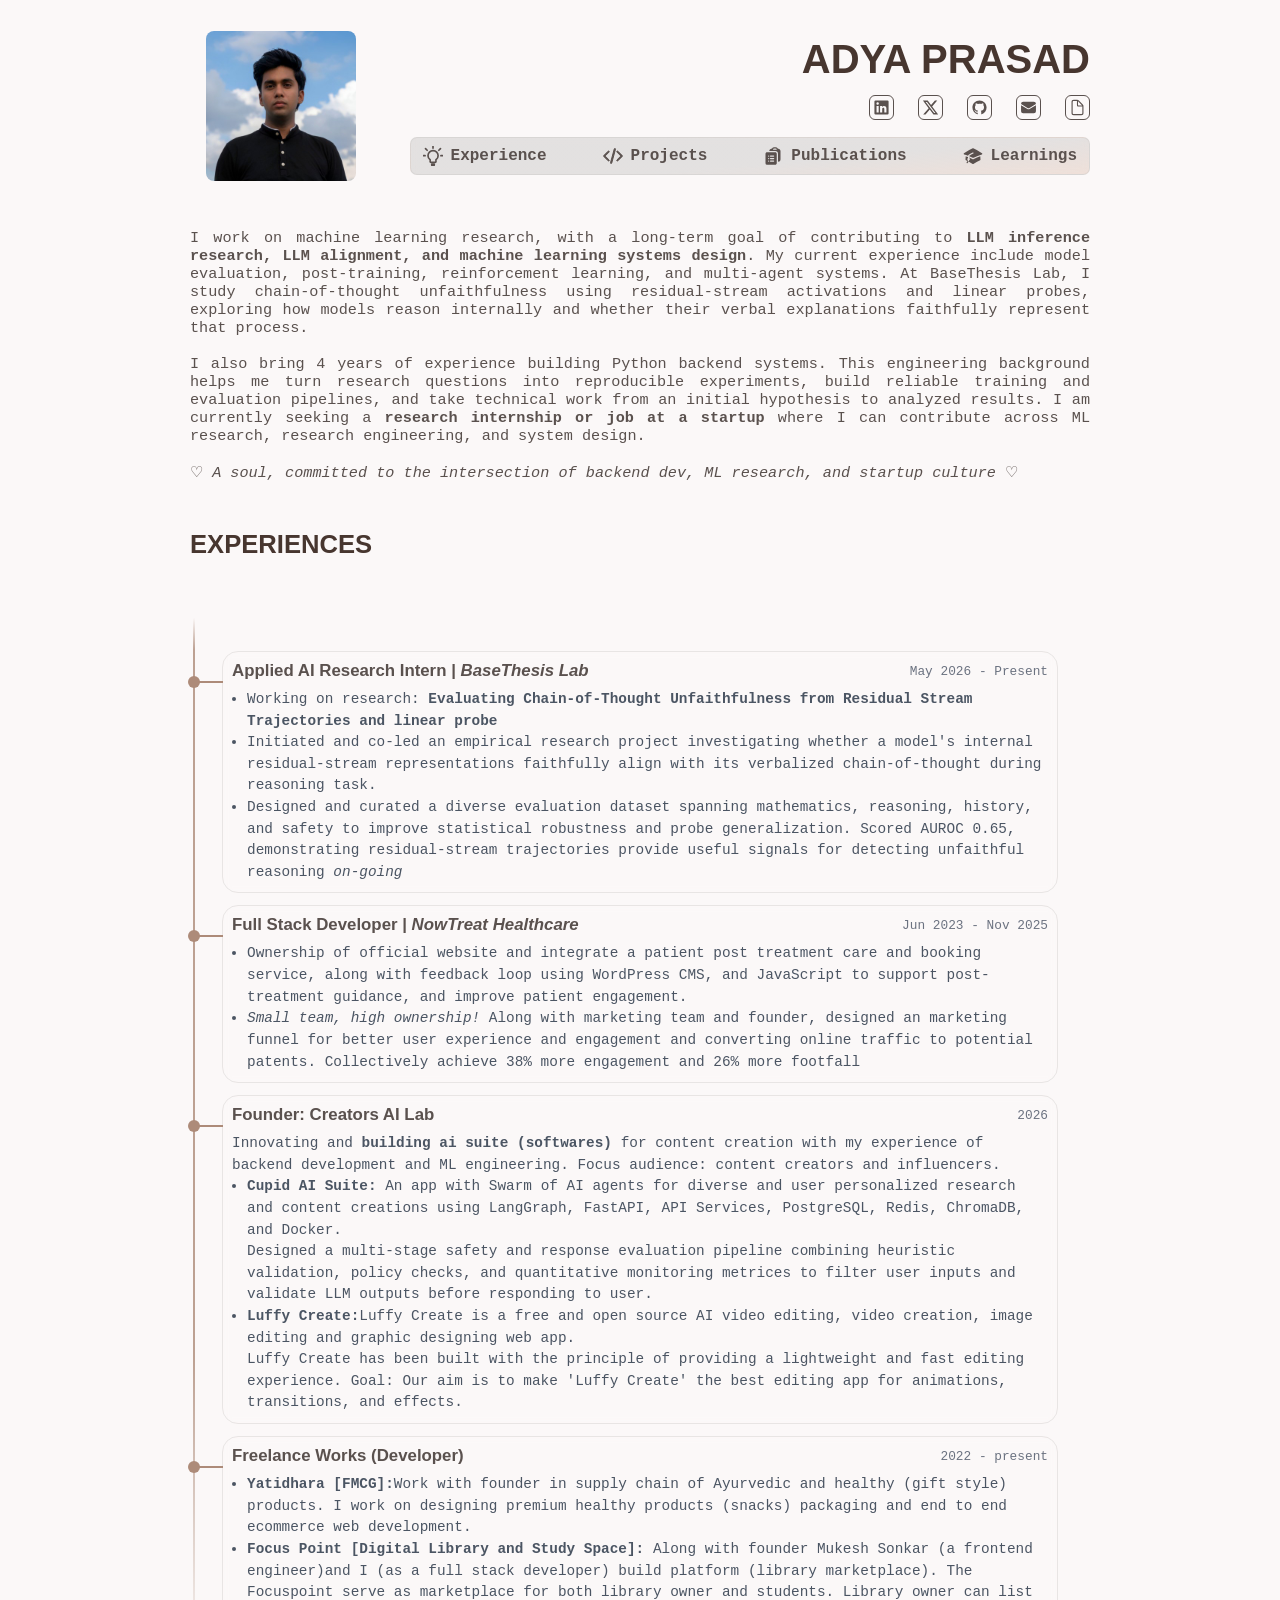
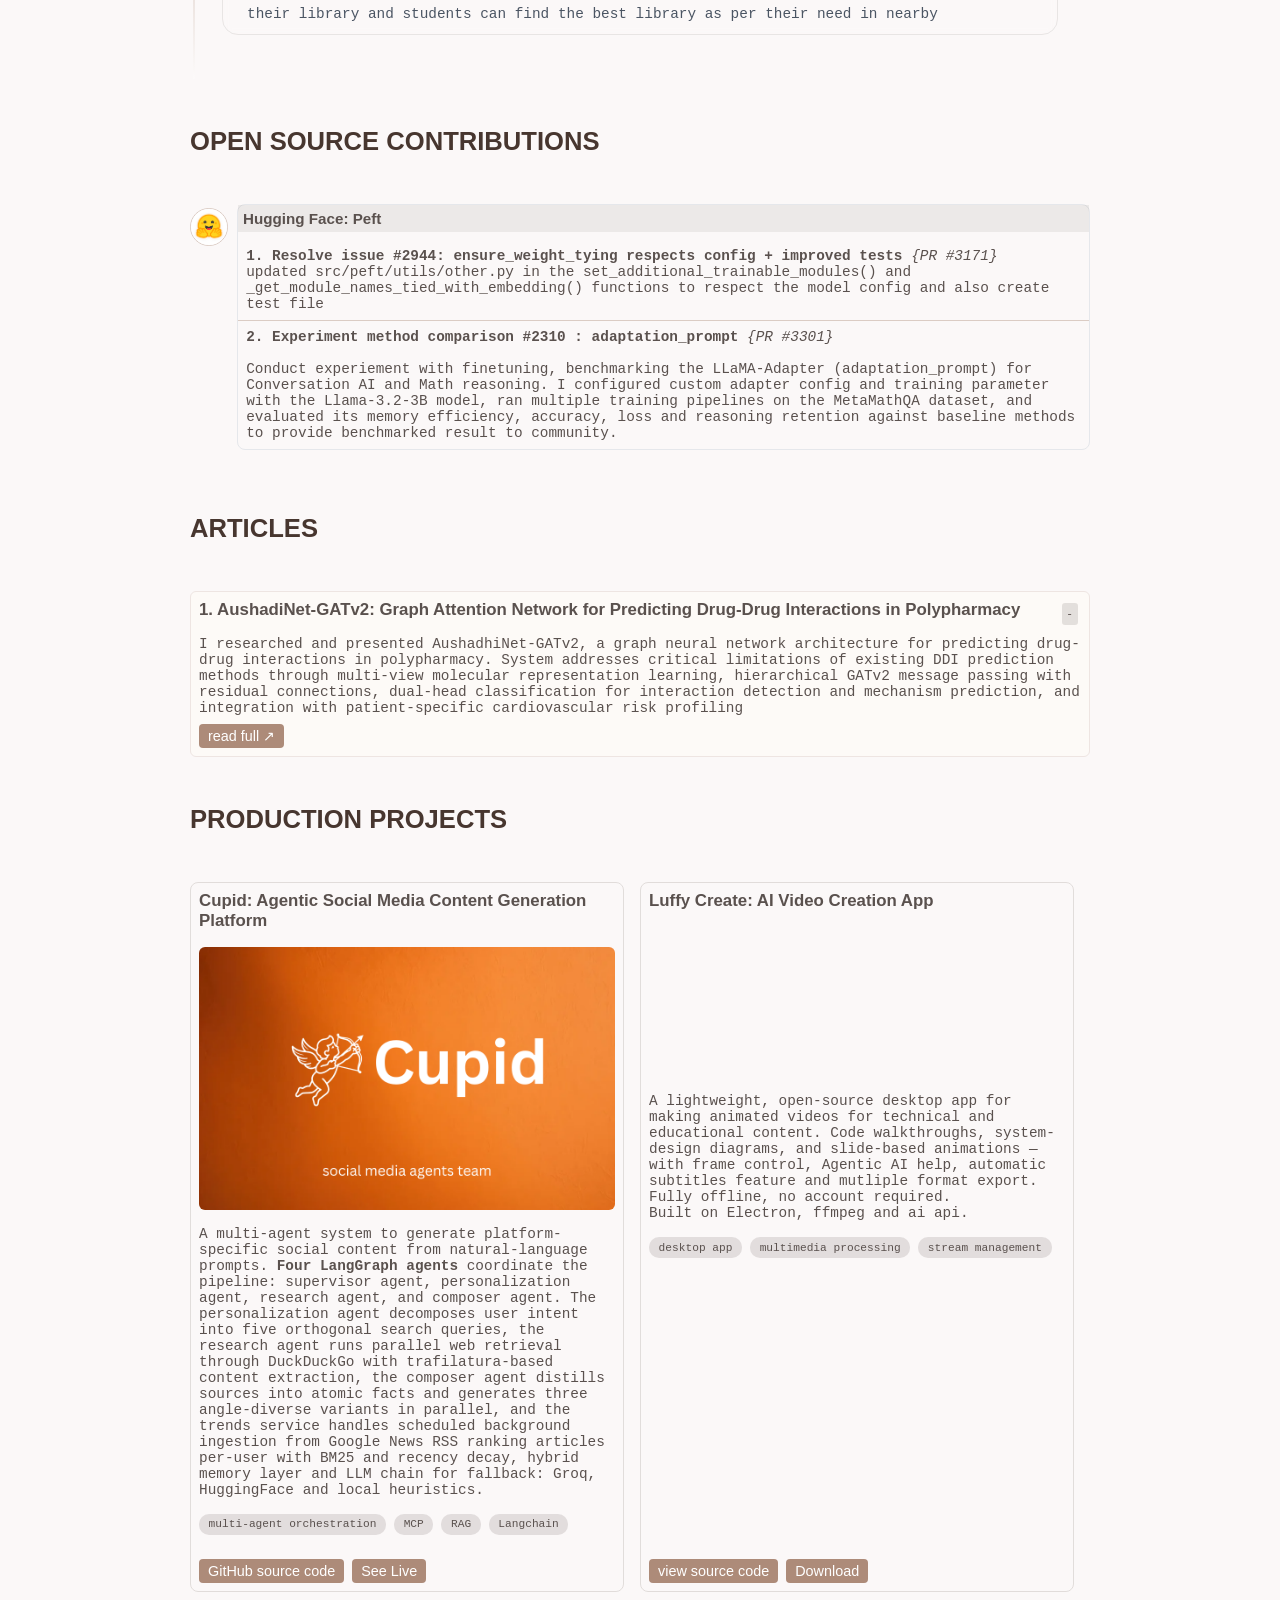
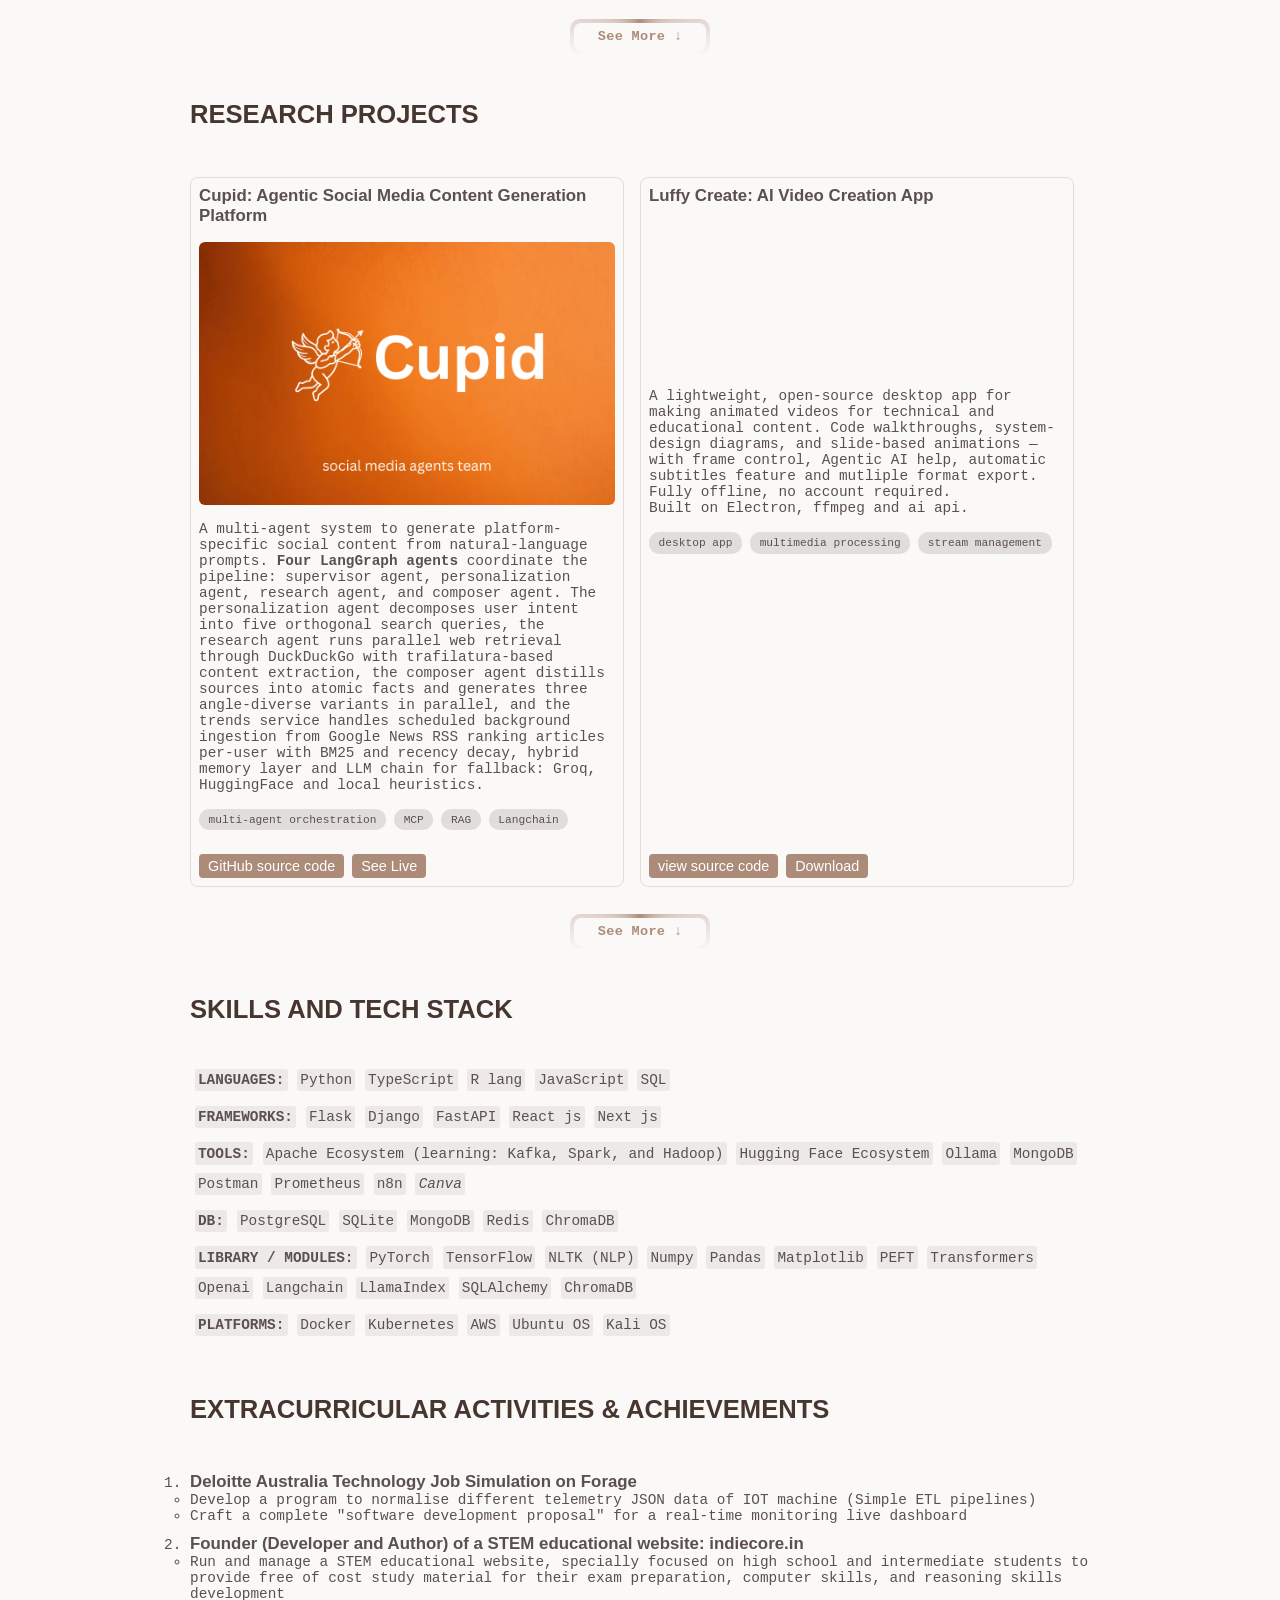
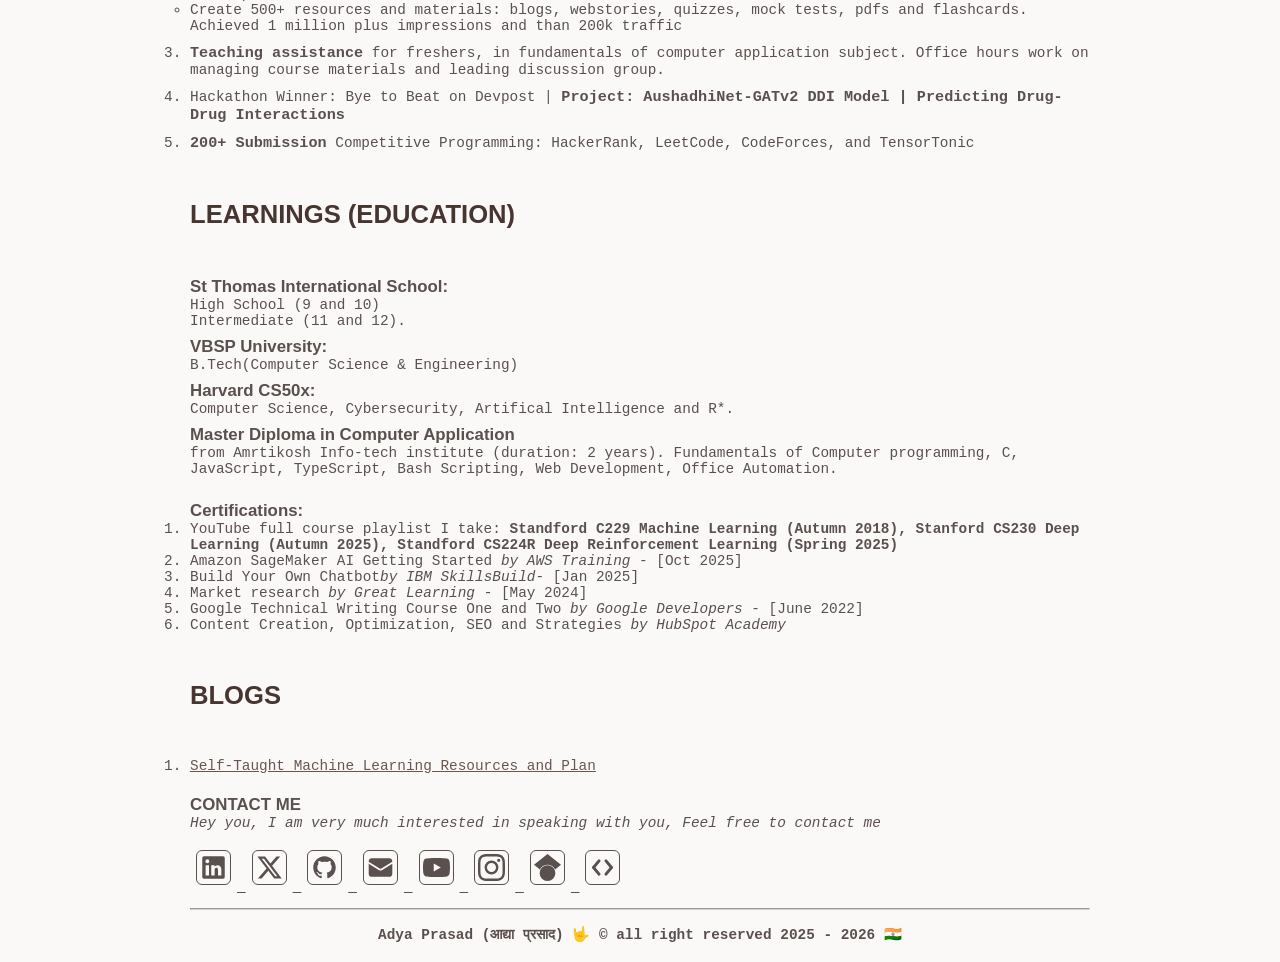
==== commit c57856eb: "restyle for clean UI" ====
--- a/index.html
+++ b/index.html
@@ -66,9 +66,10 @@
                     </svg>menu
                 </div>
                 <nav class="navigation">
+                    <button class="sidebar-close" onclick="closeMenu()" aria-label="Close menu">&times;</button>
                     <ul class="menu-list">
                         <li>
-                            <a href="#experience">
+                            <a href="#experience" onclick="closeMenu()">
                                 <svg xmlns="http://www.w3.org/2000/svg" viewBox="0 -2.6 24 24" fill="none"
                                     stroke="currentColor" stroke-width="2" stroke-linecap="round"
                                     stroke-linejoin="round">
@@ -85,7 +86,7 @@
                             </a>
                         </li>
                         <li>
-                            <a href="#projects">
+                            <a href="#projects" onclick="closeMenu()">
 
                                 <svg xmlns="http://www.w3.org/2000/svg" viewBox="0 0 24 24" fill="currentColor">
                                     <path fill-rule="evenodd"
@@ -96,7 +97,7 @@
                             </a>
                         </li>
                         <li>
-                            <a href="#publications">
+                            <a href="#publications" onclick="closeMenu()">
                                 <svg xmlns="http://www.w3.org/2000/svg" viewBox="0 0 24 24" fill="currentColor">
                                     <path fill-rule="evenodd"
                                         d="M7.502 6h7.128A3.375 3.375 0 0118 9.375v9.375a3 3 0 003-3V6.108c0-1.505-1.125-2.811-2.664-2.94a48.972 48.972 0 00-.673-.05A3 3 0 0015 1.5h-1.5a3 3 0 00-2.663 1.618c-.225.015-.45.032-.673.05C8.662 3.295 7.554 4.542 7.502 6zM13.5 3A1.5 1.5 0 0012 4.5h4.5A1.5 1.5 0 0015 3h-1.5z"
@@ -109,7 +110,7 @@
                             </a>
                         </li>
                         <li>
-                            <a href="#learnings">
+                            <a href="#learnings" onclick="closeMenu()">
                                 <svg xmlns="http://www.w3.org/2000/svg" viewBox="0 0 24 24" fill="currentColor">
                                     <path
                                         d="M11.7 2.805a.75.75 0 01.6 0A60.65 60.65 0 0122.83 8.72a.75.75 0 01-.231 1.337 49.949 49.949 0 00-9.902 3.912l-.003.002-.34.18a.75.75 0 01-.707 0A50.009 50.009 0 007.5 12.174v-.224c0-.131.067-.248.172-.311a54.614 54.614 0 014.653-2.52.75.75 0 00-.65-1.352 56.129 56.129 0 00-4.78 2.589 1.858 1.858 0 00-.859 1.228 49.803 49.803 0 00-4.634-1.527.75.75 0 01-.231-1.337A60.653 60.653 0 0111.7 2.805z" />
@@ -123,6 +124,7 @@
                         </li>
                     </ul>
                 </nav>
+                <div class="sidebar-overlay" onclick="closeMenu()"></div>
             </div>
         </header>
         </div>
@@ -263,17 +265,6 @@
                     </div>
                 </div>
             </div>
-            <div class="contribution-item">
-                <div class="contributon-logo"><img src="assets/unsloth-logo.png" alt="unsloth-logo"></div>
-                <div class="contribution-box">
-                    <div class="contribution-title">Unsloth</div>
-                    <div class="contribution-desc">
-                        <b>https://github.com/unslothai/unsloth/issues/224 {➚}</b><br>
-                        solved the issue of breaking of exporting model to Colab.
-                    </div>
-                </div>
-            </div>
-
         </div>
         <div id="publications">
             <h2>ARTICLES</h2>
@@ -301,8 +292,8 @@
         </div>
 
         <div id="projects">
-            <h2>PROJECTS</h2>
-            <div class="project-wrapper">
+            <h2>PRODUCTION PROJECTS</h2>
+            <div class="project-wrapper" id="production-projects">
                 <div class="project-box">
                     <h3 class="project-title">Cupid: Agentic Social Media Content Generation Platform</h3>
                     <img src="assets/Cupid-agent-thumbnail.png" alt="Cupid-agent-thumbnail" class="project-img">
@@ -351,7 +342,7 @@
                                 href="https://creatorsai-lab.github.io/luffy-create/">Download</a></button>
                     </div>
                 </div>
-                <div class="project-box">
+                <div class="project-box project-hidden">
                     <h3 class="project-title">AushadhiNet-GATv2 DDI Model</h3>
                     <img src="assets/AushadiNet-GATv2-Model.png" alt="AushadhiNet-GATv2-DDI-Model-Architecture-Image"
                         class="project-img">
@@ -374,256 +365,271 @@
                                 Demonstration</a></button>
                     </div>
                 </div>
+            </div>
+            <button class="see-more-btn" onclick="toggleProjects('production-projects', this)">See More ↓</button>
+        </div>
+        <div>
+            <h2>RESEARCH PROJECTS</h2>
+            <div class="project-wrapper" id="research-projects">
                 <div class="project-box">
-                    <h3 class="project-title">GLC-Platform</h3>
-                    <img src="assets/GLC-platform-dashboard-screenshot.png" alt="GLC-platform-dashboard-screenshot"
+                    <h3 class="project-title">Cupid: Agentic Social Media Content Generation Platform</h3>
+                    <img src="assets/Cupid-agent-thumbnail.png" alt="Cupid-agent-thumbnail" class="project-img">
+                    <div class="project-desc">A multi-agent system to generate platform-specific social content from
+                        natural-language prompts. <b>Four LangGraph agents</b> coordinate the pipeline: supervisor
+                        agent, personalization agent, research agent, and composer agent. The personalization agent
+                        decomposes user intent into five orthogonal search queries, the research agent runs parallel web
+                        retrieval through DuckDuckGo with trafilatura-based content extraction, the composer agent
+                        distills sources into atomic facts and generates three angle-diverse variants in parallel, and
+                        the trends service handles scheduled background ingestion from Google News RSS ranking articles
+                        per-user with BM25 and recency decay, hybrid memory layer and LLM chain for fallback: Groq,
+                        HuggingFace and local heuristics.
+                    </div>
+                    <div class="project-skills">
+                        <span>multi-agent orchestration</span><span>MCP</span><span>RAG</span><span>Langchain</span>
+                    </div>
+                    <div class="project-btn-group">
+                        <button class="secondary-btn"><a href="https://github.com/Creatorsai-Lab/cupid"
+                                rel="noopener noreferrer" target="_blank">GitHub
+                                source code</a></button>
+                        <button class="secondary-btn"><a title="no deployed yet! under development">See
+                                Live</a></button>
+                    </div>
+                </div>
+                <div class="project-box">
+                    <h3 class="project-title">Luffy Create: AI Video Creation App</h3>
+                    <iframe width="560" height="315" src="https://www.youtube.com/embed/nHnfZ-duLA8?si=lL1CcMZPXgD0cPqf"
+                        title="YouTube video player" frameborder="0"
+                        allow="accelerometer; autoplay; clipboard-write; encrypted-media; gyroscope; picture-in-picture; web-share"
+                        referrerpolicy="strict-origin-when-cross-origin" allowfullscreen class="project-img"></iframe>
+                    <div class="project-desc">A lightweight, open-source desktop app for making animated videos for
+                        technical and educational content.
+                        Code walkthroughs, system-design diagrams, and slide-based animations — with frame control,
+                        Agentic AI help, automatic subtitles feature and mutliple format export. Fully offline, no
+                        account required.
+                        <br>Built on Electron, ffmpeg and ai api.
+                    </div>
+
+                    <div class="project-skills">
+                        <span>desktop app</span><span>multimedia processing</span><span>stream management</span>
+                    </div>
+                    <div class="project-btn-group">
+                        <button class="secondary-btn"><a href="https://github.com/Creatorsai-Lab/luffy-create">view
+                                source code</a></button>
+                        <button class="secondary-btn"><a
+                                href="https://creatorsai-lab.github.io/luffy-create/">Download</a></button>
+                    </div>
+                </div>
+                <div class="project-box project-hidden">
+                    <h3 class="project-title">AushadhiNet-GATv2 DDI Model</h3>
+                    <img src="assets/AushadiNet-GATv2-Model.png" alt="AushadhiNet-GATv2-DDI-Model-Architecture-Image"
                         class="project-img">
-                    <div class="project-desc">Green Loan Cycle platform streamlines ESG-linked loan assessments
-                        automatically, identifying and measuring key metrics, making data capture on performance 30%
-                        easier with LMA framework and AI agents. <b>Features:</b> loan data resolution, loan assessment,
-                        sustainability checks, key stakeholder evaluation, loan balance sheet generation, and
-                        AI-assisted advice. </div>
+                    <div class="project-desc">AushadhiNet-GATv2 is a graph neural network model that predicts drug-pair
+                        interactions with probability scores and classifies interaction types (potential adverse drug
+                        reactions) across 86 mechanisms. The system alerts physicians and patients before prescribing or
+                        taking medications, preventing harmful drug combinations.</div>
                     <div class="project-skills">
-                        <span>#Hackathon Project</span><span>NLP</span><span>Financial
-                            Analysis</span><span>RAG</span>
+                        <span>#Research
+                            Project</span><span>GNN</span><span>Drug
+                            Molecules</span><span>Drug Interaction Prediction</span>
                     </div>
                     <div class="project-btn-group">
-                        <button class="secondary-btn"><a href="https://github.com/Adya-Prasad/GLC-Platform"
-                                rel="noopener noreferrer" target="_blank">View source</a></button>
-                        <button class="secondary-btn"><a href="https://youtu.be/0UhV5AI7tcc?si=3avdUal9QUH0c9_V"
+                        <button class="secondary-btn"><a
+                                href="https://docs.google.com/document/d/1Y905vxYFqo_3KRuzR6Ii2h-cf9gnPyiRmLA7EyvNS0U/edit?usp=sharing"
+                                rel="noopener noreferrer" target="_blank">Read
+                                Paper</a></button>
+                        <button class="secondary-btn"><a href="https://youtu.be/4ofUqD3GhTQ?si=PR021vp8ErbcMM6F"
                                 rel="noopener noreferrer" target="_blank">Watch
                                 Demonstration</a></button>
                     </div>
                 </div>
-
-                <div class="project-box">
-                    <h3 class="project-title">Self-learning, self driving car simulation with vanilla Javascript</h3>
-                    <img src="assets/Screenshot-Self-driving car simulation.png"
-                        alt="Screenshot-Self-driving car simulation" class="project-img">
-                    <div class="project-desc">Inspired by Dr. Radu Mariescu-Istodor, A pure JavaScript neural network
-                        system that learns to drive cars autonomously and avoid obstacles. <b>AI Functions:
-                        </b><i>Genetic Algorithm with mutation-based evolution, Population-based learning, Real-time
-                            neural network Visualisation, Fitness-driven selection for optimal performance</i></div>
-                    <div class="project-skills">
-                        <span>Autonomous System</span><span>Self driving car</span><span>Vanilla JS</span>
-                    </div>
-                    <div class="project-btn-group">
-                        <button class="secondary-btn"><a
-                                href="https://github.com/Adya-Prasad/Self-Driving-Car-Simulation"
-                                rel="noopener noreferrer" target="_blank">view
-                                codebase</a></button>
-                        <button class="secondary-btn"><a href="#projects" title="link will update very soon!"
-                                rel="noopener noreferrer" target="_blank">see live
-                                project</a></button>
-                    </div>
-
-                </div>
-                <div class="project-box">
-                    <h3 class="project-title">Mobi Flow: Type in your PC through phone from anywhere</h3>
-                    <img src="assets/BlueFlow-Thumbnail.png" alt="Personal Prompts Manager Picture" class="project-img">
-                    <div class="project-desc">Transform any article, text file, study resources, URL or direct text into
-                        interactive study materials: <b>Summary, Flashcards, and Quizzes </b> with live results and
-                        marks.
-                        Making learning interactive, evaluative and handy. </div>
-                    <div class="project-skills">
-                        <span>Hackathon Project</span><span>AI Web Application</span><span>Gemini Nano
-                            API</span><span>Fetch
-                            API</span>
-                    </div>
-                    <div class="project-btn-group">
-                        <button class="secondary-btn"><a href="https://github.com/Adya-Prasad/BlueFlow">Download
-                                It!</a></button>
-
-                    </div>
-                </div>
-
-            </div>
-
-            <div id="skill">
-                <h2>SKILLS AND TECH STACK</h2>
-                <div class="skillset">
-                    <span><b>LANGUAGES:</b></span><span>Python</span><span>TypeScript</span><span>R
-                        lang</span><span>JavaScript</span><span>SQL</span>
-                </div>
-                <div class="skillset">
-                    <span><b>FRAMEWORKS:</b></span><span>Flask</span><span>Django</span><span>FastAPI</span><span>React
-                        js</span><span>Next js</span>
-                </div>
-                <div class="skillset"><span><b>TOOLS:</b></span><span>Apache Ecosystem (learning: Kafka, Spark, and
-                        Hadoop)</span><span>Hugging Face
-                        Ecosystem</span><span>Ollama</span><span>MongoDB</span><span>Postman</span><span>Prometheus</span><span>n8n</span><span><i>Canva</i></span>
-                </div>
-                <div class="skillset"><span><b>DB:</b></span><span>PostgreSQL</span><span>SQLite</span><span>MongoDB
-                    </span><span>Redis</span><span>ChromaDB</span></div>
-                <div class="skillset"><span><b>LIBRARY /
-                            MODULES:</b></span><span>PyTorch</span><span>TensorFlow</span><span>NLTK
-                        (NLP)</span><span>Numpy</span><span>Pandas</span><span>Matplotlib</span><span>PEFT</span><span>Transformers</span><span>Openai</span><span>Langchain</span><span>LlamaIndex</span><span>SQLAlchemy</span><span>ChromaDB</span>
-                </div>
-                <div class="skillset">
-                    <span><b>PLATFORMS:</b></span><span>Docker</span><span>Kubernetes</span><span>AWS
-                    </span><span>Ubuntu OS</span><span>Kali OS</span>
-                </div>
-
-                <div id="ECA">
-                    <h2>EXTRACURRICULAR ACTIVITIES & ACHIEVEMENTS</h2>
-                    <ol>
-                        <li class="eca-item">
-                            <h3>Deloitte Australia Technology Job Simulation on Forage</h3>
-                            <ul>
-                                <li>Develop a program to normalise different telemetry JSON data of IOT machine
-                                    (Simple ETL
-                                    pipelines)</li>
-                                <li>Craft a complete "software development proposal" for a real-time monitoring live
-                                    dashboard
-                                </li>
-                            </ul>
-                        </li>
-                        <li class="eca-item">
-                            <h3>Founder (Developer and Author) of a STEM educational website: indiecore.in</h3>
-                            <ul>
-                                <li>Run and manage a STEM educational website, specially focused on high school and
-                                    intermediate students to provide free of cost study material for their exam
-                                    preparation, computer skills, and reasoning skills development
-                                </li>
-                                <li>Create 500+ resources and materials: blogs, webstories, quizzes, mock tests, pdfs
-                                    and flashcards. Achieved 1 million plus impressions and than 200k traffic </li>
-                            </ul>
-                        </li>
-                        <li class="eca-item"><b>Teaching assistance</b> for freshers, in fundamentals of computer
-                            application subject. Office hours work on managing course materials and leading discussion
-                            group.</li>
-                        <li class="eca-item">Hackathon Winner: Bye to Beat on Devpost | <b>Project:
-                                AushadhiNet-GATv2 DDI Model | Predicting Drug-Drug
-                                Interactions</b>
-                        </li>
-                        <li class="eca-item"><b>200+ Submission</b> Competitive Programming: HackerRank, LeetCode,
-                            CodeForces, and TensorTonic</b>
-                        </li>
-                    </ol>
-                </div>
-            </div>
-            <div id="learnings">
-                <h2>LEARNINGS (EDUCATION)</h2>
-                <h3>St Thomas International School:</h3>
-                High School (9 and 10) <br>Intermediate (11 and 12).
-                <h3>VBSP University:</h3>
-                B.Tech(Computer Science & Engineering)
-                <h3>Harvard CS50x:</h3>
-                Computer Science, Cybersecurity, Artifical Intelligence and R*.
-                <h3>Master Diploma in Computer Application </h3>
-                from Amrtikosh Info-tech institute (duration: 2 years).
-                Fundamentals of Computer programming, C, JavaScript, TypeScript, Bash Scripting, Web Development, Office
-                Automation.
-                <br><br>
-                <h3>Certifications:</h3>
+            </div>
+            <button class="see-more-btn" onclick="toggleProjects('research-projects', this)">See More ↓</button>
+        </div>
+
+        <div id="skill">
+            <h2>SKILLS AND TECH STACK</h2>
+            <div class="skillset">
+                <span><b>LANGUAGES:</b></span><span>Python</span><span>TypeScript</span><span>R
+                    lang</span><span>JavaScript</span><span>SQL</span>
+            </div>
+            <div class="skillset">
+                <span><b>FRAMEWORKS:</b></span><span>Flask</span><span>Django</span><span>FastAPI</span><span>React
+                    js</span><span>Next js</span>
+            </div>
+            <div class="skillset"><span><b>TOOLS:</b></span><span>Apache Ecosystem (learning: Kafka, Spark, and
+                    Hadoop)</span><span>Hugging Face
+                    Ecosystem</span><span>Ollama</span><span>MongoDB</span><span>Postman</span><span>Prometheus</span><span>n8n</span><span><i>Canva</i></span>
+            </div>
+            <div class="skillset"><span><b>DB:</b></span><span>PostgreSQL</span><span>SQLite</span><span>MongoDB
+                </span><span>Redis</span><span>ChromaDB</span></div>
+            <div class="skillset"><span><b>LIBRARY /
+                        MODULES:</b></span><span>PyTorch</span><span>TensorFlow</span><span>NLTK
+                    (NLP)</span><span>Numpy</span><span>Pandas</span><span>Matplotlib</span><span>PEFT</span><span>Transformers</span><span>Openai</span><span>Langchain</span><span>LlamaIndex</span><span>SQLAlchemy</span><span>ChromaDB</span>
+            </div>
+            <div class="skillset">
+                <span><b>PLATFORMS:</b></span><span>Docker</span><span>Kubernetes</span><span>AWS
+                </span><span>Ubuntu OS</span><span>Kali OS</span>
+            </div>
+
+            <div id="ECA">
+                <h2>EXTRACURRICULAR ACTIVITIES & ACHIEVEMENTS</h2>
                 <ol>
-                    <li>YouTube full course playlist I take: <b>Standford C229 Machine Learning (Autumn 2018),
-                            Stanford CS230 Deep Learning (Autumn 2025), Standford CS224R Deep Reinforcement
-                            Learning (Spring 2025)</b></li>
-                    <li>Amazon SageMaker AI Getting Started <i>by AWS Training </i> - [Oct 2025]</li>
-                    <li>Build Your Own Chatbot<i>by IBM SkillsBuild</i>- [Jan 2025]</li>
-                    <li>Market research <i>by Great Learning</i> - [May 2024]</li>
-                    <li>Google Technical Writing Course One and Two <i>by Google Developers</i> - [June 2022]</li>
-                    <li>Content Creation, Optimization, SEO and Strategies <i>by HubSpot Academy</i></li>
+                    <li class="eca-item">
+                        <h3>Deloitte Australia Technology Job Simulation on Forage</h3>
+                        <ul>
+                            <li>Develop a program to normalise different telemetry JSON data of IOT machine
+                                (Simple ETL
+                                pipelines)</li>
+                            <li>Craft a complete "software development proposal" for a real-time monitoring live
+                                dashboard
+                            </li>
+                        </ul>
+                    </li>
+                    <li class="eca-item">
+                        <h3>Founder (Developer and Author) of a STEM educational website: indiecore.in</h3>
+                        <ul>
+                            <li>Run and manage a STEM educational website, specially focused on high school and
+                                intermediate students to provide free of cost study material for their exam
+                                preparation, computer skills, and reasoning skills development
+                            </li>
+                            <li>Create 500+ resources and materials: blogs, webstories, quizzes, mock tests, pdfs
+                                and flashcards. Achieved 1 million plus impressions and than 200k traffic </li>
+                        </ul>
+                    </li>
+                    <li class="eca-item"><b>Teaching assistance</b> for freshers, in fundamentals of computer
+                        application subject. Office hours work on managing course materials and leading discussion
+                        group.</li>
+                    <li class="eca-item">Hackathon Winner: Bye to Beat on Devpost | <b>Project:
+                            AushadhiNet-GATv2 DDI Model | Predicting Drug-Drug
+                            Interactions</b>
+                    </li>
+                    <li class="eca-item"><b>200+ Submission</b> Competitive Programming: HackerRank, LeetCode,
+                        CodeForces, and TensorTonic</b>
+                    </li>
                 </ol>
             </div>
-            <div id="blogs">
-                <h2>BLOGS</h2>
-                <ol>
-                    <li><a href="blogs/self-taught-machine-learning-resources.html">Self-Taught Machine Learning
-                            Resources and Plan</a></li>
-                </ol>
-            </div>
-
-
-            <div id="contact">
-
-                <h3>CONTACT ME</h3>
-                <i>Hey you, I am very much interested in speaking with you, Feel free to contact me</i>
-                <div class="contact-icon">
-                    <a href="https://www.linkedin.com/in/adyaprasad/" target="_blank" rel="noopener noreferrer"
-                        title="LinkedIn">
-                        <svg xmlns="http://www.w3.org/2000/svg" viewBox="0 0 24 24" fill="currentColor">
-                            <path
-                                d="M20.5 2h-17A1.5 1.5 0 002 3.5v17A1.5 1.5 0 003.5 22h17a1.5 1.5 0 001.5-1.5v-17A1.5 1.5 0 0020.5 2zM8 19H5v-9h3zM6.5 8.25A1.75 1.75 0 118.3 6.5a1.78 1.78 0 01-1.8 1.75zM19 19h-3v-4.74c0-1.42-.6-1.93-1.38-1.93A1.74 1.74 0 0013 14.19a.66.66 0 000 .14V19h-3v-9h2.9v1.3a3.11 3.11 0 012.7-1.4c1.55 0 3.36.86 3.36 3.66z">
-                            </path>
-                        </svg>
-                    </a>
-                    <a href="https://x.com/adyaprasad_" target="_blank" rel="noopener noreferrer" title="X (Twitter)">
-                        <svg xmlns="http://www.w3.org/2000/svg" viewBox="0 0 24 24" fill="currentColor">
-                            <path
-                                d="M18.244 2.25h3.308l-7.227 8.26 8.502 11.24H16.17l-5.214-6.817L4.99 21.75H1.68l7.73-8.835L1.254 2.25H8.08l4.713 6.231zm-1.161 17.52h1.833L7.084 4.126H5.117z">
-                            </path>
-                        </svg>
-                    </a>
-
-                    <a href="https://github.com/Adya-Prasad/" target="_blank" rel="noopener noreferrer" title="GitHub">
-                        <svg xmlns="http://www.w3.org/2000/svg" viewBox="0 0 24 24" fill="currentColor">
-                            <path
-                                d="M12 2C6.477 2 2 6.477 2 12c0 4.42 2.865 8.17 6.839 9.49.5.092.682-.217.682-.482 0-.237-.008-.866-.013-1.7-2.782.604-3.369-1.34-3.369-1.34-.454-1.156-1.11-1.462-1.11-1.462-.908-.62.069-.608.069-.608 1.003.07 1.531 1.03 1.531 1.03.892 1.529 2.341 1.087 2.91.832.092-.647.35-1.088.636-1.338-2.22-.253-4.555-1.11-4.555-4.943 0-1.091.39-1.984 1.029-2.683-.103-.253-.446-1.27.098-2.647 0 0 .84-.269 2.75 1.025A9.564 9.564 0 0112 6.844c.85.004 1.705.115 2.504.337 1.909-1.294 2.747-1.025 2.747-1.025.546 1.377.203 2.394.1 2.647.64.699 1.028 1.592 1.028 2.683 0 3.842-2.339 4.687-4.566 4.935.359.309.678.919.678 1.852 0 1.336-.012 2.415-.012 2.743 0 .267.18.578.688.48C19.137 20.167 22 16.418 22 12c0-5.523-4.477-10-10-10z">
-                            </path>
-                        </svg>
-                    </a>
-                    <a href="mailto:adyaprasad.info@gmail.com" rel="noopener noreferrer" title="Email">
-                        <svg xmlns="http://www.w3.org/2000/svg" viewBox="0 0 24 24" fill="currentColor">
-                            <path
-                                d="M1.5 8.67v8.58a3 3 0 003 3h15a3 3 0 003-3V8.67l-8.928 5.493a3 3 0 01-3.144 0L1.5 8.67z">
-                            </path>
-                            <path
-                                d="M22.5 6.908V6.75a3 3 0 00-3-3h-15a3 3 0 00-3 3v.158l9.714 5.978a1.5 1.5 0 001.572 0L22.5 6.908z">
-                            </path>
-                        </svg>
-                    </a>
-
-                    <!-- YouTube -->
-                    <a href="https://www.youtube.com/c/adyaprasad_" target="_blank" rel="noopener noreferrer"
-                        title="YouTube">
-                        <svg xmlns="http://www.w3.org/2000/svg" viewBox="0 0 24 24" fill="currentColor">
-                            <path
-                                d="M23.498 6.186a3.016 3.016 0 0 0-2.122-2.136C19.505 3.545 12 3.545 12 3.545s-7.505 0-9.377.505A3.017 3.017 0 0 0 .502 6.186C0 8.07 0 12 0 12s0 3.93.502 5.814a3.016 3.016 0 0 0 2.122 2.136c1.871.505 9.376.505 9.376.505s7.505 0 9.377-.505a3.015 3.015 0 0 0 2.122-2.136C24 15.93 24 12 24 12s0-3.93-.502-5.814zM9.545 15.568V8.432L15.818 12l-6.273 3.568z" />
-                        </svg>
-                    </a>
-
-
-                    <!-- Instagram -->
-                    <a href="https://instagram.com/adyaprasad_" target="_blank" rel="noopener noreferrer"
-                        title="Instagram">
-                        <svg xmlns="http://www.w3.org/2000/svg" viewBox="0 0 24 24" fill="currentColor">
-                            <path
-                                d="M12 2.163c3.204 0 3.584.012 4.85.07 3.252.148 4.771 1.691 4.919 4.919.058 1.265.069 1.645.069 4.849 0 3.205-.012 3.584-.069 4.849-.149 3.225-1.664 4.771-4.919 4.919-1.266.058-1.644.07-4.85.07-3.204 0-3.584-.012-4.849-.07-3.26-.149-4.771-1.699-4.919-4.92-.058-1.265-.07-1.644-.07-4.849 0-3.204.013-3.583.07-4.849.149-3.227 1.664-4.771 4.919-4.919 1.266-.057 1.645-.069 4.849-.069zM12 0C8.741 0 8.333.014 7.053.072 2.695.272.273 2.69.073 7.052.014 8.333 0 8.741 0 12c0 3.259.014 3.668.072 4.948.2 4.358 2.618 6.78 6.98 6.98C8.333 23.986 8.741 24 12 24c3.259 0 3.668-.014 4.948-.072 4.354-.2 6.782-2.618 6.979-6.98.059-1.28.073-1.689.073-4.948 0-3.259-.014-3.667-.072-4.947-.196-4.354-2.617-6.78-6.979-6.98C15.668.014 15.259 0 12 0zm0 5.838a6.162 6.162 0 100 12.324 6.162 6.162 0 000-12.324zM12 16a4 4 0 110-8 4 4 0 010 8zm6.406-11.845a1.44 1.44 0 100 2.881 1.44 1.44 0 000-2.881z" />
-                        </svg>
-                    </a>
-
-                    <!-- Google Scholar -->
-                    <a href="https://scholar.google.com/citations?user=A5-HZn8AAAAJ&hl=en" target="_blank"
-                        rel="noopener noreferrer" title="Google Scholar">
-                        <svg xmlns="http://www.w3.org/2000/svg" viewBox="0 0 24 24" fill="currentColor">
-                            <path
-                                d="M5.242 13.769L0 9.5 12 0l12 9.5-5.242 4.269C17.548 11.249 14.978 9.5 12 9.5c-2.977 0-5.548 1.748-6.758 4.269zM12 10a7 7 0 1 0 0 14 7 7 0 0 0 0-14z" />
-                        </svg>
-                    </a>
-
-                    <a href="https://g.dev/adyaprasad" target="_blank" rel="noopener noreferrer"
-                        title="Google Developer Profile">
-                        <svg xmlns="http://www.w3.org/2000/svg" viewBox="0 0 24 24">
-                            <path d="M9 6L4 12" stroke="currentColor" stroke-width="2.5" stroke-linecap="round"
-                                stroke-linejoin="round" fill="none"></path>
-                            <path d="M4 12L9 18" stroke="currentColor" stroke-width="2.5" stroke-linecap="round"
-                                stroke-linejoin="round" fill="none"></path>
-                            <path d="M15 6L20 12" stroke="currentColor" stroke-width="2.5" stroke-linecap="round"
-                                stroke-linejoin="round" fill="none"></path>
-                            <path d="M20 12L15 18" stroke="currentColor" stroke-width="2.5" stroke-linecap="round"
-                                stroke-linejoin="round" fill="none"></path>
-                        </svg>
-                    </a>
-
-                </div>
-            </div>
-
-            <hr class="hor-line">
-            <div id="footer">
-                Adya Prasad (आद्या प्रसाद) 🤟 &copy; all right reserved 2025 - 2026 🇮🇳
-            </div>
+        </div>
+        <div id="learnings">
+            <h2>LEARNINGS (EDUCATION)</h2>
+            <h3>St Thomas International School:</h3>
+            High School (9 and 10) <br>Intermediate (11 and 12).
+            <h3>VBSP University:</h3>
+            B.Tech(Computer Science & Engineering)
+            <h3>Harvard CS50x:</h3>
+            Computer Science, Cybersecurity, Artifical Intelligence and R*.
+            <h3>Master Diploma in Computer Application </h3>
+            from Amrtikosh Info-tech institute (duration: 2 years).
+            Fundamentals of Computer programming, C, JavaScript, TypeScript, Bash Scripting, Web Development, Office
+            Automation.
+            <br><br>
+            <h3>Certifications:</h3>
+            <ol>
+                <li>YouTube full course playlist I take: <b>Standford C229 Machine Learning (Autumn 2018),
+                        Stanford CS230 Deep Learning (Autumn 2025), Standford CS224R Deep Reinforcement
+                        Learning (Spring 2025)</b></li>
+                <li>Amazon SageMaker AI Getting Started <i>by AWS Training </i> - [Oct 2025]</li>
+                <li>Build Your Own Chatbot<i>by IBM SkillsBuild</i>- [Jan 2025]</li>
+                <li>Market research <i>by Great Learning</i> - [May 2024]</li>
+                <li>Google Technical Writing Course One and Two <i>by Google Developers</i> - [June 2022]</li>
+                <li>Content Creation, Optimization, SEO and Strategies <i>by HubSpot Academy</i></li>
+            </ol>
+        </div>
+        <div id="blogs">
+            <h2>BLOGS</h2>
+            <ol>
+                <li><a href="blogs/self-taught-machine-learning-resources.html">Self-Taught Machine Learning
+                        Resources and Plan</a></li>
+            </ol>
+        </div>
+
+
+        <div id="contact">
+
+            <h3>CONTACT ME</h3>
+            <i>Hey you, I am very much interested in speaking with you, Feel free to contact me</i>
+            <div class="contact-icon">
+                <a href="https://www.linkedin.com/in/adyaprasad/" target="_blank" rel="noopener noreferrer"
+                    title="LinkedIn">
+                    <svg xmlns="http://www.w3.org/2000/svg" viewBox="0 0 24 24" fill="currentColor">
+                        <path
+                            d="M20.5 2h-17A1.5 1.5 0 002 3.5v17A1.5 1.5 0 003.5 22h17a1.5 1.5 0 001.5-1.5v-17A1.5 1.5 0 0020.5 2zM8 19H5v-9h3zM6.5 8.25A1.75 1.75 0 118.3 6.5a1.78 1.78 0 01-1.8 1.75zM19 19h-3v-4.74c0-1.42-.6-1.93-1.38-1.93A1.74 1.74 0 0013 14.19a.66.66 0 000 .14V19h-3v-9h2.9v1.3a3.11 3.11 0 012.7-1.4c1.55 0 3.36.86 3.36 3.66z">
+                        </path>
+                    </svg>
+                </a>
+                <a href="https://x.com/adyaprasad_" target="_blank" rel="noopener noreferrer" title="X (Twitter)">
+                    <svg xmlns="http://www.w3.org/2000/svg" viewBox="0 0 24 24" fill="currentColor">
+                        <path
+                            d="M18.244 2.25h3.308l-7.227 8.26 8.502 11.24H16.17l-5.214-6.817L4.99 21.75H1.68l7.73-8.835L1.254 2.25H8.08l4.713 6.231zm-1.161 17.52h1.833L7.084 4.126H5.117z">
+                        </path>
+                    </svg>
+                </a>
+
+                <a href="https://github.com/Adya-Prasad/" target="_blank" rel="noopener noreferrer" title="GitHub">
+                    <svg xmlns="http://www.w3.org/2000/svg" viewBox="0 0 24 24" fill="currentColor">
+                        <path
+                            d="M12 2C6.477 2 2 6.477 2 12c0 4.42 2.865 8.17 6.839 9.49.5.092.682-.217.682-.482 0-.237-.008-.866-.013-1.7-2.782.604-3.369-1.34-3.369-1.34-.454-1.156-1.11-1.462-1.11-1.462-.908-.62.069-.608.069-.608 1.003.07 1.531 1.03 1.531 1.03.892 1.529 2.341 1.087 2.91.832.092-.647.35-1.088.636-1.338-2.22-.253-4.555-1.11-4.555-4.943 0-1.091.39-1.984 1.029-2.683-.103-.253-.446-1.27.098-2.647 0 0 .84-.269 2.75 1.025A9.564 9.564 0 0112 6.844c.85.004 1.705.115 2.504.337 1.909-1.294 2.747-1.025 2.747-1.025.546 1.377.203 2.394.1 2.647.64.699 1.028 1.592 1.028 2.683 0 3.842-2.339 4.687-4.566 4.935.359.309.678.919.678 1.852 0 1.336-.012 2.415-.012 2.743 0 .267.18.578.688.48C19.137 20.167 22 16.418 22 12c0-5.523-4.477-10-10-10z">
+                        </path>
+                    </svg>
+                </a>
+                <a href="mailto:adyaprasad.info@gmail.com" rel="noopener noreferrer" title="Email">
+                    <svg xmlns="http://www.w3.org/2000/svg" viewBox="0 0 24 24" fill="currentColor">
+                        <path
+                            d="M1.5 8.67v8.58a3 3 0 003 3h15a3 3 0 003-3V8.67l-8.928 5.493a3 3 0 01-3.144 0L1.5 8.67z">
+                        </path>
+                        <path
+                            d="M22.5 6.908V6.75a3 3 0 00-3-3h-15a3 3 0 00-3 3v.158l9.714 5.978a1.5 1.5 0 001.572 0L22.5 6.908z">
+                        </path>
+                    </svg>
+                </a>
+
+                <!-- YouTube -->
+                <a href="https://www.youtube.com/c/adyaprasad_" target="_blank" rel="noopener noreferrer"
+                    title="YouTube">
+                    <svg xmlns="http://www.w3.org/2000/svg" viewBox="0 0 24 24" fill="currentColor">
+                        <path
+                            d="M23.498 6.186a3.016 3.016 0 0 0-2.122-2.136C19.505 3.545 12 3.545 12 3.545s-7.505 0-9.377.505A3.017 3.017 0 0 0 .502 6.186C0 8.07 0 12 0 12s0 3.93.502 5.814a3.016 3.016 0 0 0 2.122 2.136c1.871.505 9.376.505 9.376.505s7.505 0 9.377-.505a3.015 3.015 0 0 0 2.122-2.136C24 15.93 24 12 24 12s0-3.93-.502-5.814zM9.545 15.568V8.432L15.818 12l-6.273 3.568z" />
+                    </svg>
+                </a>
+
+
+                <!-- Instagram -->
+                <a href="https://instagram.com/adyaprasad_" target="_blank" rel="noopener noreferrer" title="Instagram">
+                    <svg xmlns="http://www.w3.org/2000/svg" viewBox="0 0 24 24" fill="currentColor">
+                        <path
+                            d="M12 2.163c3.204 0 3.584.012 4.85.07 3.252.148 4.771 1.691 4.919 4.919.058 1.265.069 1.645.069 4.849 0 3.205-.012 3.584-.069 4.849-.149 3.225-1.664 4.771-4.919 4.919-1.266.058-1.644.07-4.85.07-3.204 0-3.584-.012-4.849-.07-3.26-.149-4.771-1.699-4.919-4.92-.058-1.265-.07-1.644-.07-4.849 0-3.204.013-3.583.07-4.849.149-3.227 1.664-4.771 4.919-4.919 1.266-.057 1.645-.069 4.849-.069zM12 0C8.741 0 8.333.014 7.053.072 2.695.272.273 2.69.073 7.052.014 8.333 0 8.741 0 12c0 3.259.014 3.668.072 4.948.2 4.358 2.618 6.78 6.98 6.98C8.333 23.986 8.741 24 12 24c3.259 0 3.668-.014 4.948-.072 4.354-.2 6.782-2.618 6.979-6.98.059-1.28.073-1.689.073-4.948 0-3.259-.014-3.667-.072-4.947-.196-4.354-2.617-6.78-6.979-6.98C15.668.014 15.259 0 12 0zm0 5.838a6.162 6.162 0 100 12.324 6.162 6.162 0 000-12.324zM12 16a4 4 0 110-8 4 4 0 010 8zm6.406-11.845a1.44 1.44 0 100 2.881 1.44 1.44 0 000-2.881z" />
+                    </svg>
+                </a>
+
+                <!-- Google Scholar -->
+                <a href="https://scholar.google.com/citations?user=A5-HZn8AAAAJ&hl=en" target="_blank"
+                    rel="noopener noreferrer" title="Google Scholar">
+                    <svg xmlns="http://www.w3.org/2000/svg" viewBox="0 0 24 24" fill="currentColor">
+                        <path
+                            d="M5.242 13.769L0 9.5 12 0l12 9.5-5.242 4.269C17.548 11.249 14.978 9.5 12 9.5c-2.977 0-5.548 1.748-6.758 4.269zM12 10a7 7 0 1 0 0 14 7 7 0 0 0 0-14z" />
+                    </svg>
+                </a>
+
+                <a href="https://g.dev/adyaprasad" target="_blank" rel="noopener noreferrer"
+                    title="Google Developer Profile">
+                    <svg xmlns="http://www.w3.org/2000/svg" viewBox="0 0 24 24">
+                        <path d="M9 6L4 12" stroke="currentColor" stroke-width="2.5" stroke-linecap="round"
+                            stroke-linejoin="round" fill="none"></path>
+                        <path d="M4 12L9 18" stroke="currentColor" stroke-width="2.5" stroke-linecap="round"
+                            stroke-linejoin="round" fill="none"></path>
+                        <path d="M15 6L20 12" stroke="currentColor" stroke-width="2.5" stroke-linecap="round"
+                            stroke-linejoin="round" fill="none"></path>
+                        <path d="M20 12L15 18" stroke="currentColor" stroke-width="2.5" stroke-linecap="round"
+                            stroke-linejoin="round" fill="none"></path>
+                    </svg>
+                </a>
+
+            </div>
+        </div>
+
+        <hr class="hor-line">
+        <div id="footer">
+            Adya Prasad (आद्या प्रसाद) 🤟 &copy; all right reserved 2025 - 2026 🇮🇳
+        </div>
 
     </main>
 
--- a/css/style.css
+++ b/css/style.css
@@ -294,7 +294,7 @@
 }
 
 .project-box {
-    flex: 0 1 calc(33.333% - 1rem);
+    flex: 0 1 calc(50% - 1rem);
     display: flex;
     flex-direction: column;
     /* Stack children vertically */
@@ -347,6 +347,92 @@
     gap: 0.5rem;
     margin-top: auto;
     justify-content: flex-start;
+}
+
+/* Hidden project cards (beyond first 2) */
+.project-hidden {
+    display: none !important;
+}
+
+.project-hidden.project-visible {
+    display: flex !important;
+}
+
+/* See More / See Less toggle button */
+.see-more-btn {
+    display: block;
+    position: relative;
+    margin: 0.8rem auto 0;
+    padding: 0.5rem 1.6rem;
+    background: var(--background);
+    border: none;
+    border-radius: 8px;
+    color: var(--secondary);
+    font-family: monospace;
+    font-size: 0.85rem;
+    font-weight: 600;
+    cursor: pointer;
+    letter-spacing: 0.02em;
+    z-index: 1;
+    transition: color 0.3s ease;
+}
+
+/* Revolving animated border */
+.see-more-btn::before {
+    content: '';
+    position: absolute;
+    top: -2px;
+    left: -2px;
+    right: -2px;
+    bottom: -2px;
+    border-radius: 10px;
+    background: conic-gradient(
+        from var(--border-angle, 0deg),
+        var(--secondary) 0%,
+        transparent 30%,
+        transparent 70%,
+        var(--secondary) 100%
+    );
+    z-index: -2;
+    animation: revolve-border 3s linear infinite;
+}
+
+/* Inner mask to create the border effect */
+.see-more-btn::after {
+    content: '';
+    position: absolute;
+    top: 1.5px;
+    left: 1.5px;
+    right: 1.5px;
+    bottom: 1.5px;
+    border-radius: 7px;
+    background: var(--background);
+    z-index: -1;
+}
+
+@keyframes revolve-border {
+    0%   { --border-angle: 0deg; }
+    100% { --border-angle: 360deg; }
+}
+
+@property --border-angle {
+    syntax: '<angle>';
+    initial-value: 0deg;
+    inherits: false;
+}
+
+.see-more-btn:hover {
+    color: var(--primary-dark);
+}
+
+.see-more-btn:hover::before {
+    animation-duration: 1.5s;
+}
+
+/* Hide sidebar UI on desktop */
+.sidebar-close,
+.sidebar-overlay {
+    display: none;
 }
 
 /* Publication Section */
@@ -507,7 +593,7 @@
     border: 1px solid var(--secondary);
 }
 
-a{
+a {
     color: #69574f;
 }
 
--- a/css/m.css
+++ b/css/m.css
@@ -79,6 +79,43 @@
         display: flex;
     }
 
+    /* Close button inside sidebar */
+    .sidebar-close {
+        position: absolute;
+        top: 12px;
+        right: 12px;
+        background: none;
+        border: none;
+        color: #fff;
+        font-size: 2rem;
+        line-height: 1;
+        cursor: pointer;
+        padding: 0 6px;
+        border-radius: 4px;
+        transition: background 0.2s ease;
+        z-index: 1001;
+    }
+
+    .sidebar-close:hover {
+        background: rgba(255, 255, 255, 0.2);
+    }
+
+    /* Overlay behind sidebar for outside-click dismiss */
+    .sidebar-overlay {
+        display: none;
+        position: fixed;
+        top: 0;
+        left: 0;
+        width: 100%;
+        height: 100%;
+        background: rgba(0, 0, 0, 0.4);
+        z-index: 999;
+    }
+
+    .navigation.active ~ .sidebar-overlay {
+        display: block;
+    }
+
     /* Style menu items */
     .menu-list {
         flex-direction: column;
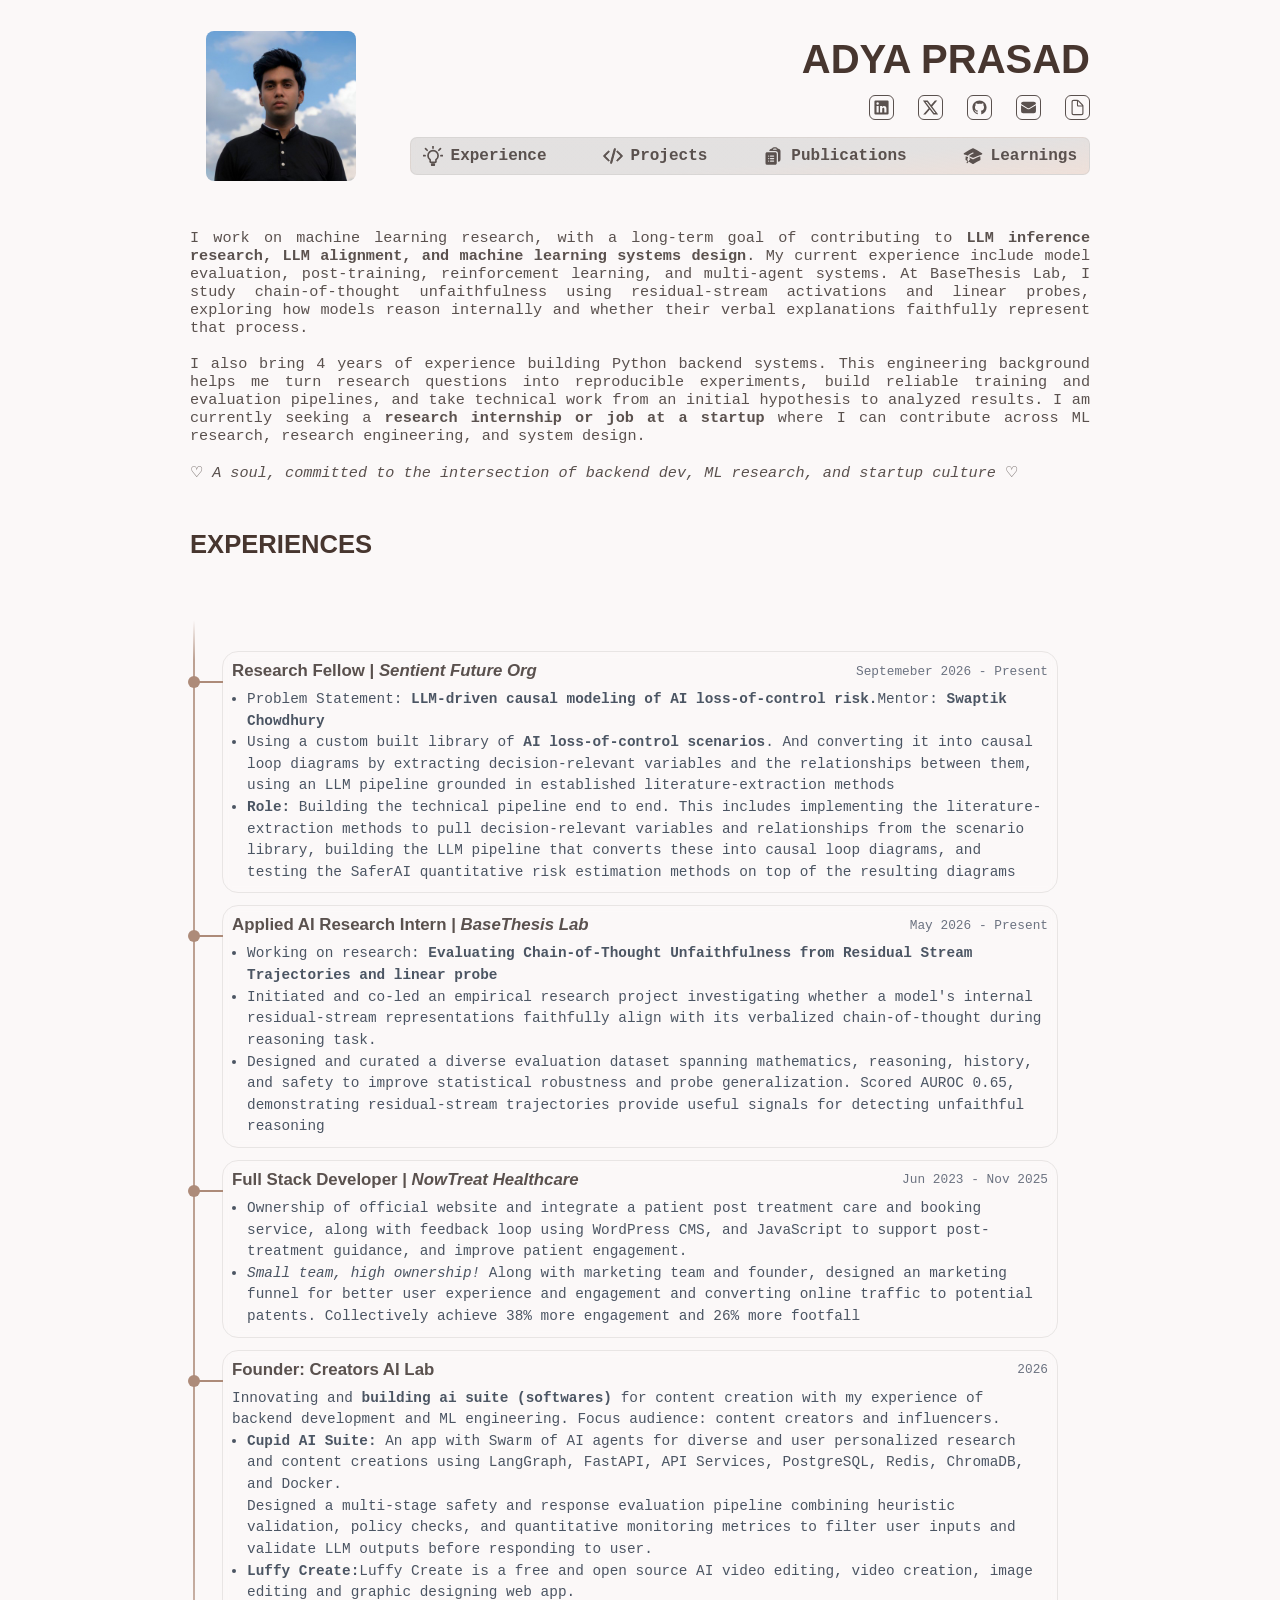
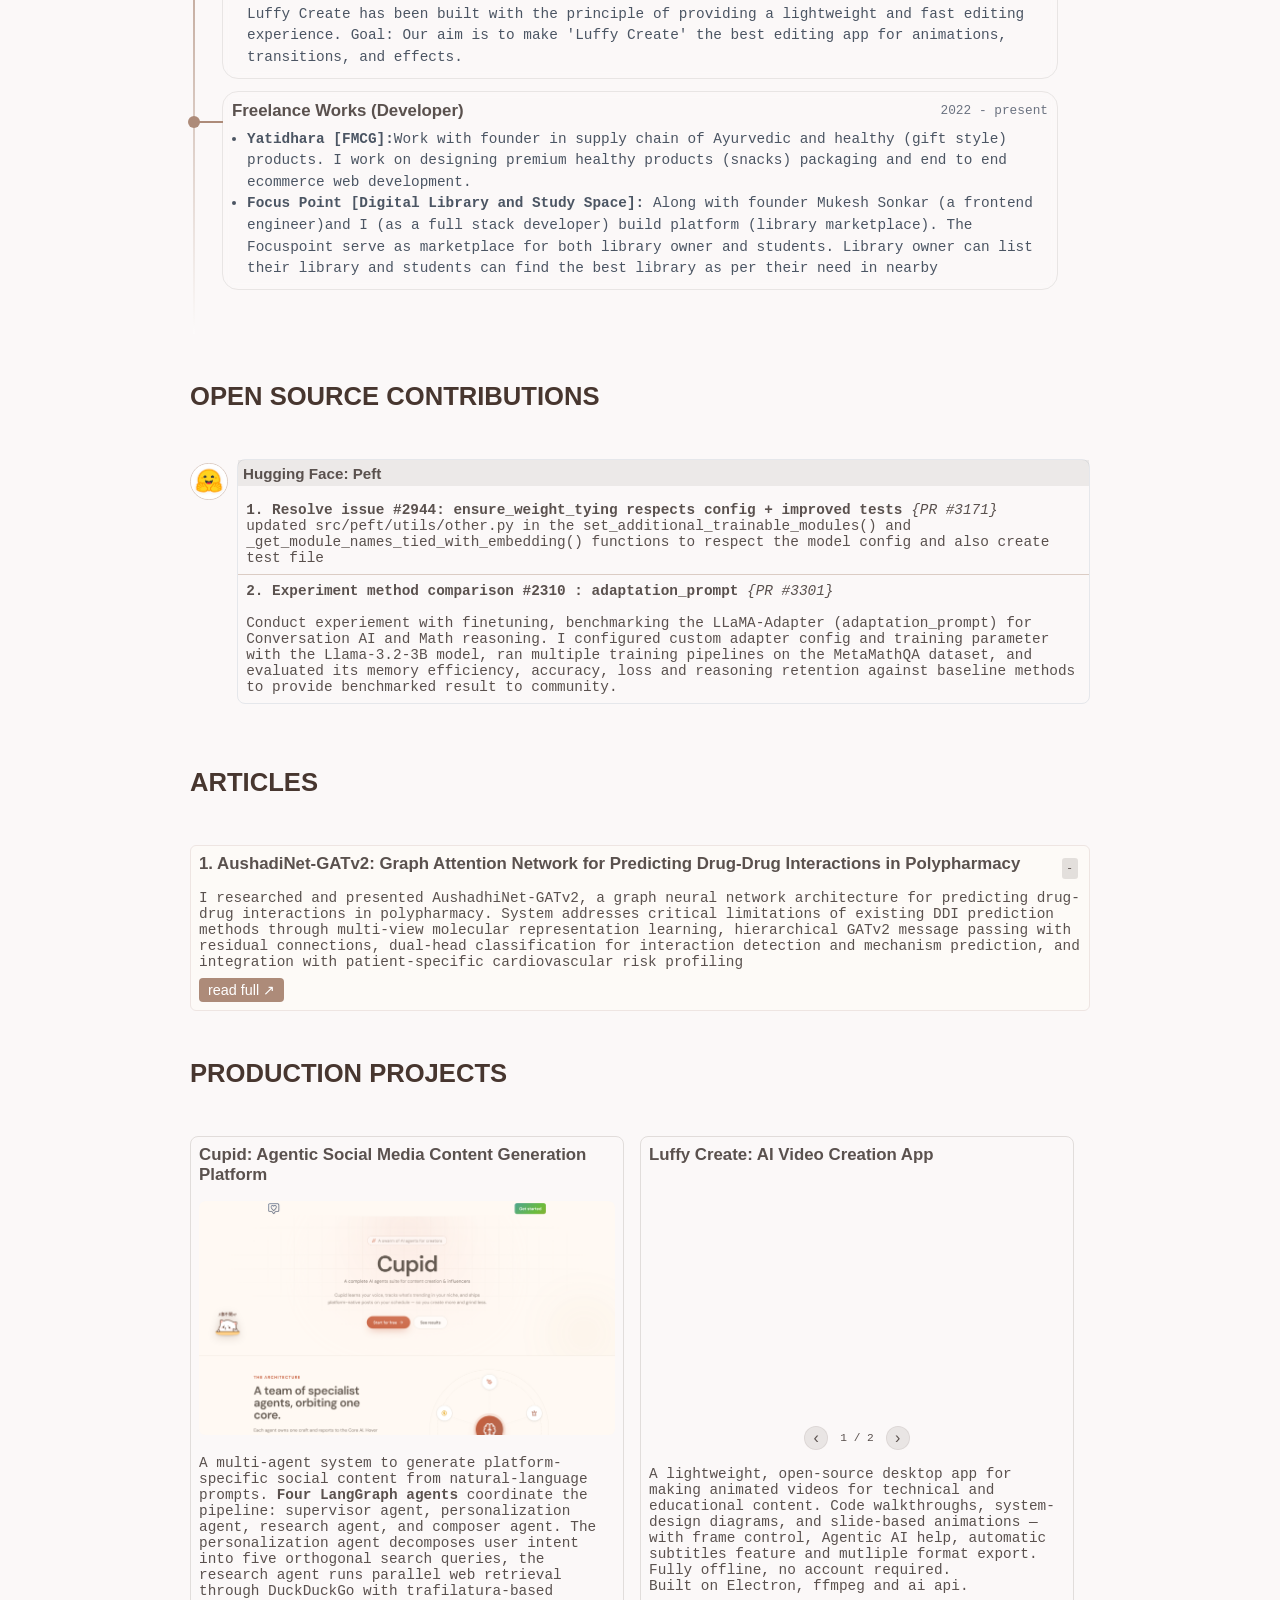
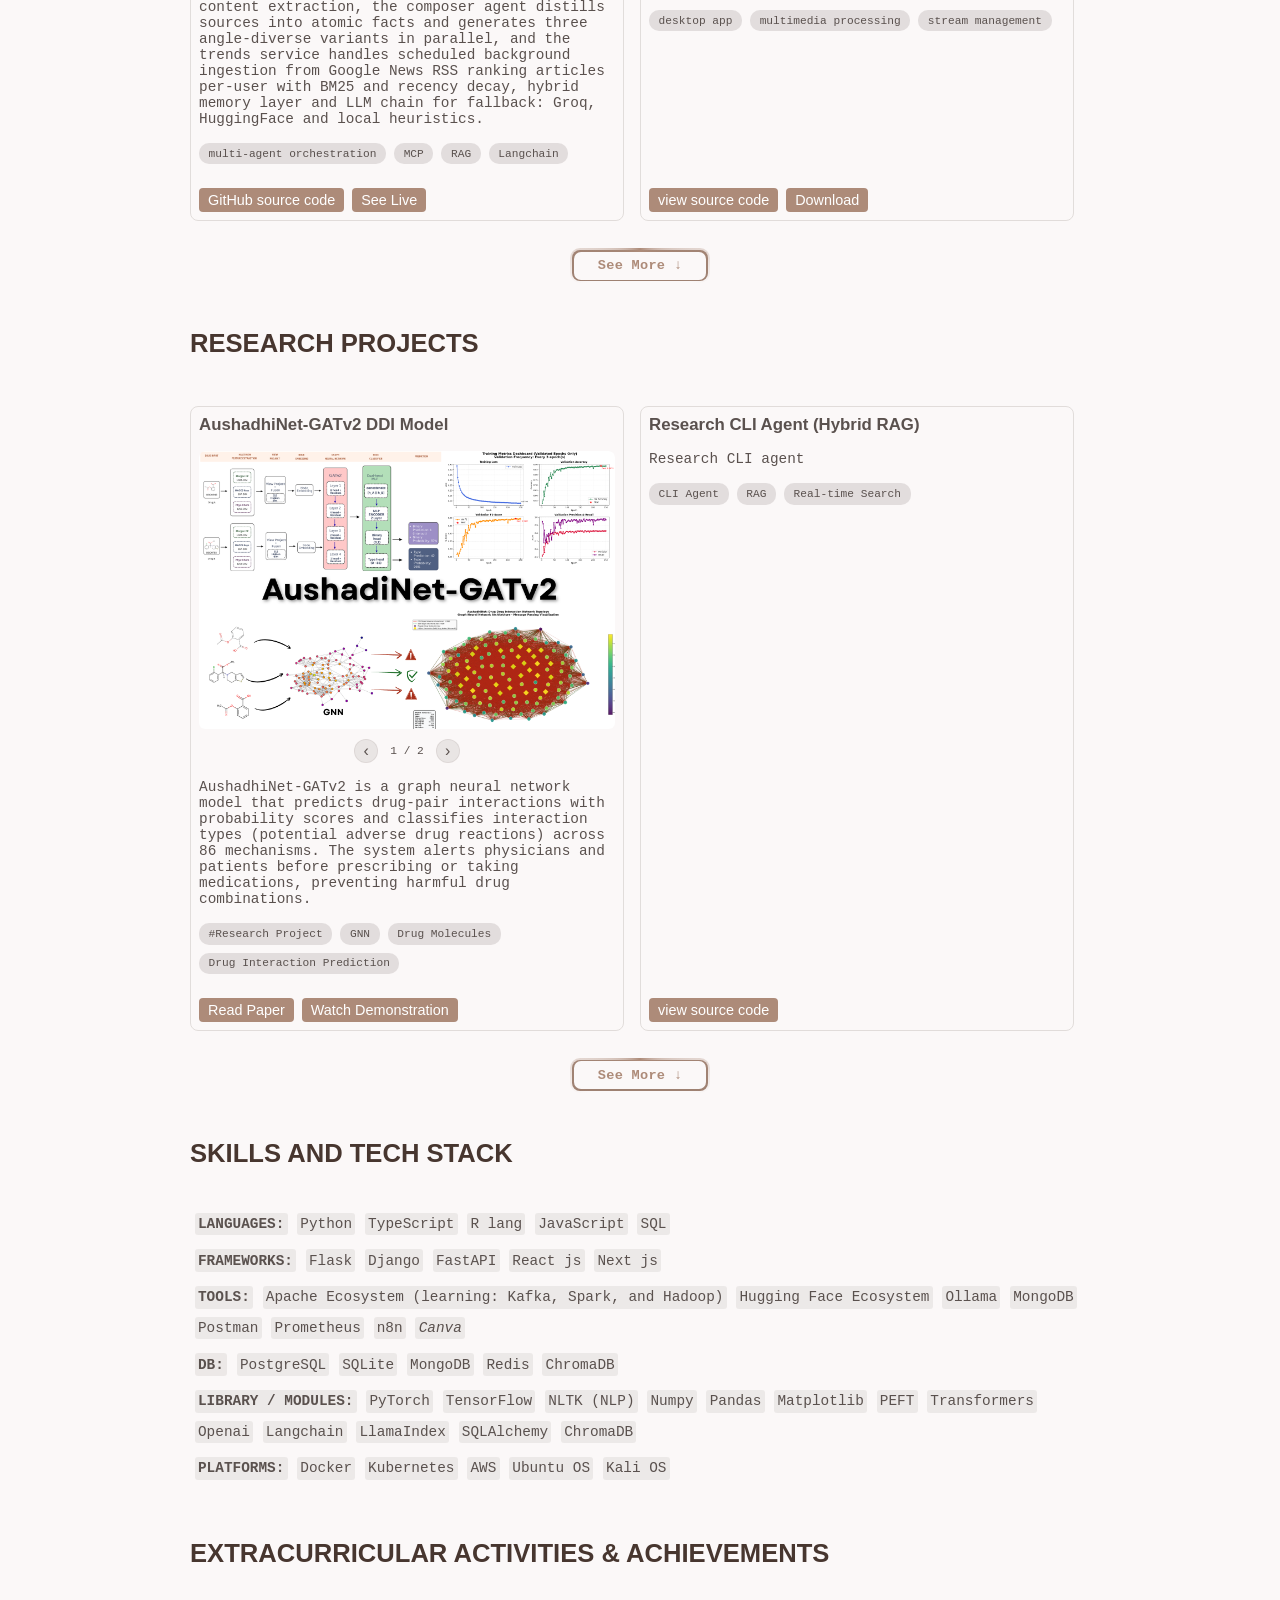
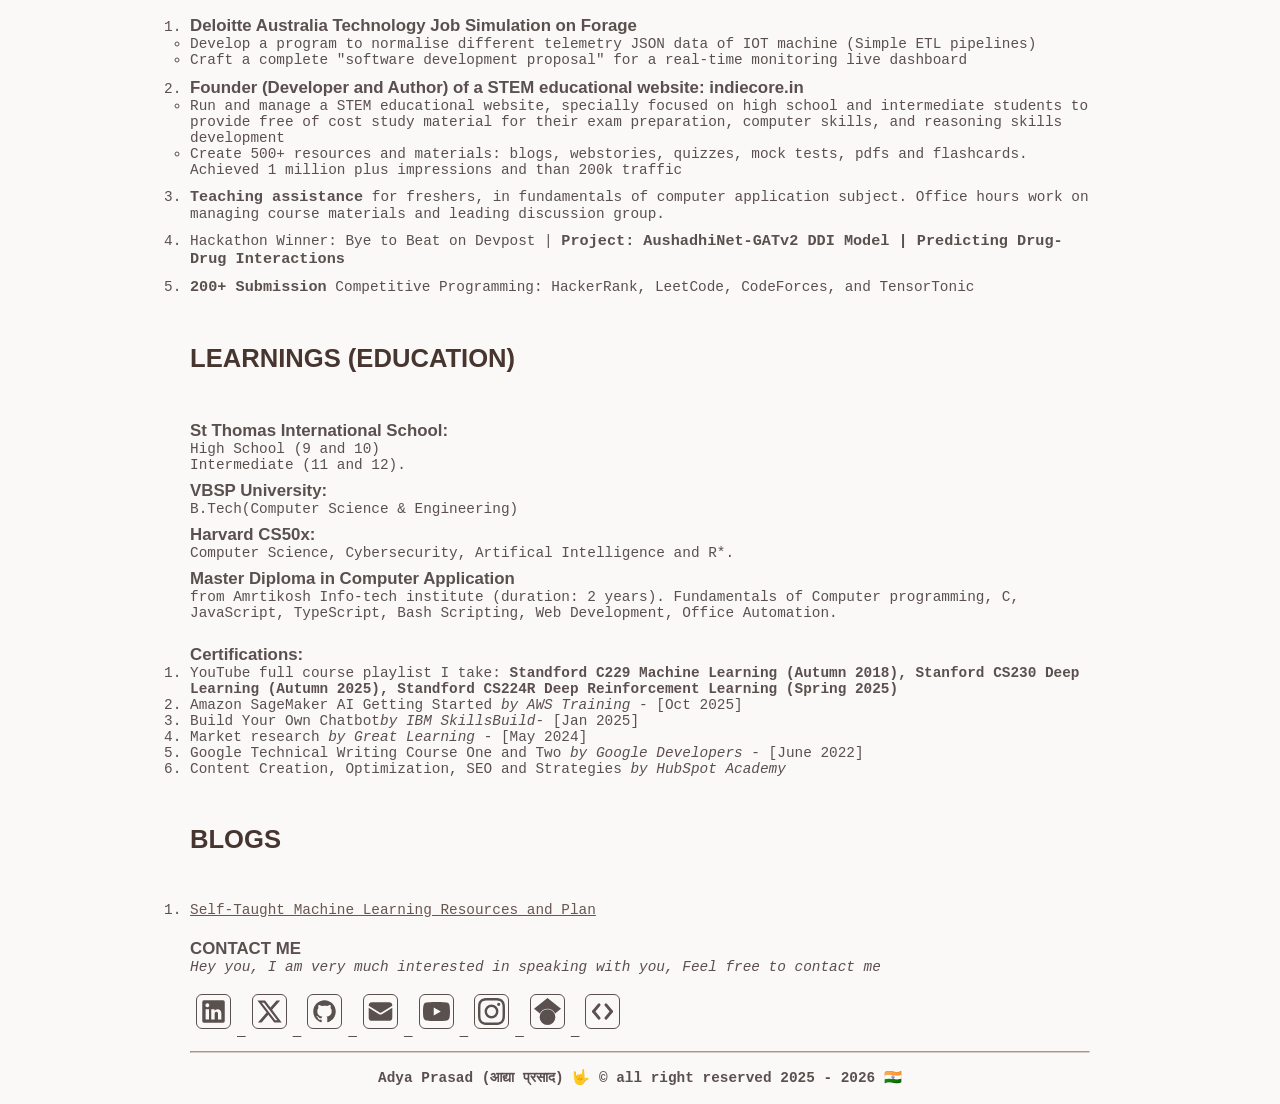
==== commit 7d155828: "add slider feature" ====
--- a/index.html
+++ b/index.html
@@ -156,6 +156,30 @@
 
                 <div class="experience-item">
                     <div class="experience-title">
+                        <h3>Research Fellow | <i>Sentient Future Org</i></h3>
+                        <div class="experience-duration">Septemeber 2026 - Present</div>
+                    </div>
+                    <div class="experience-desc">
+                        <ul>
+                            <li>Problem Statement: <b>LLM-driven causal modeling of AI loss-of-control risk.</b>Mentor:
+                                <b>Swaptik Chowdhury</b>
+                            </li>
+                            <li>Using a custom built library of <b>AI loss-of-control scenarios</b>. And converting it
+                                into causal
+                                loop diagrams by extracting decision-relevant variables and the
+                                relationships between them, using an LLM pipeline grounded in established
+                                literature-extraction methods </li>
+                            <li><b>Role: </b> Building the technical pipeline end to end. This includes implementing
+                                the
+                                literature-extraction methods to pull decision-relevant variables and relationships
+                                from the scenario library, building the LLM pipeline that converts these into causal
+                                loop diagrams, and testing the SaferAI quantitative risk estimation methods on top
+                                of the resulting diagrams</li>
+                        </ul>
+                    </div>
+                </div>
+                <div class="experience-item">
+                    <div class="experience-title">
                         <h3>Applied AI Research Intern | <i>BaseThesis Lab</i></h3>
                         <div class="experience-duration">May 2026 - Present</div>
                     </div>
@@ -170,7 +194,7 @@
                                 history, and safety to improve statistical
                                 robustness and probe generalization. Scored AUROC 0.65, demonstrating residual-stream
                                 trajectories provide useful signals for
-                                detecting unfaithful reasoning <i>on-going</i></li>
+                                detecting unfaithful reasoning</li>
                         </ul>
                     </div>
                 </div>
@@ -286,7 +310,7 @@
                     risk profiling</div>
                 <button class="secondary-btn"><a
                         href="https://github.com/Adya-Prasad/AushadhiNet/blob/main/AushadiNet_Research_Paper.pdf"
-                        rel="noopener noreferrer">read
+                        rel="noopener noreferrer" target="_blank">read
                         full ↗</a></button>
             </div>
         </div>
@@ -296,7 +320,7 @@
             <div class="project-wrapper" id="production-projects">
                 <div class="project-box">
                     <h3 class="project-title">Cupid: Agentic Social Media Content Generation Platform</h3>
-                    <img src="assets/Cupid-agent-thumbnail.png" alt="Cupid-agent-thumbnail" class="project-img">
+                    <img src="assets/cupid_homepage_screenshot.png" alt="Cupid-agent-thumbnail" class="project-img">
                     <div class="project-desc">A multi-agent system to generate platform-specific social content from
                         natural-language prompts. <b>Four LangGraph agents</b> coordinate the pipeline: supervisor
                         agent, personalization agent, research agent, and composer agent. The personalization agent
@@ -324,6 +348,7 @@
                         title="YouTube video player" frameborder="0"
                         allow="accelerometer; autoplay; clipboard-write; encrypted-media; gyroscope; picture-in-picture; web-share"
                         referrerpolicy="strict-origin-when-cross-origin" allowfullscreen class="project-img"></iframe>
+                    <img src="assets/Luffy-create-screenshot.webp" alt="Luffy-create-editor" class="project-img">
                     <div class="project-desc">A lightweight, open-source desktop app for making animated videos for
                         technical and educational content.
                         Code walkthroughs, system-design diagrams, and slide-based animations — with frame control,
@@ -343,9 +368,44 @@
                     </div>
                 </div>
                 <div class="project-box project-hidden">
+                    <h3 class="project-title">Provenance: Production ML Agent to tests upstream data changes in pipeline
+                    </h3>
+                    <img src="assets/provenance_mainpage_screenshot.png" class="project-img">
+                    <iframe width="560" height="315" src="https://www.youtube.com/embed/yERyi7bP0jw?si=MAmwhXDO1n3UtpPT"
+                        title="YouTube video player" frameborder="0"
+                        allow="accelerometer; autoplay; clipboard-write; encrypted-media; gyroscope; picture-in-picture; web-share"
+                        referrerpolicy="strict-origin-when-cross-origin" allowfullscreen></iframe>
+                    <div class="project-desc">A producer or monitoring agent emits a structured, allowlisted change
+                        signal. Provenance reads the source asset and complete downstream lineage from DataHub.
+                        It selects only the affected model and constructs a bounded experiment.
+                        <br>
+                        The runner mutates an isolated evaluation copy and compares model behavior.
+                        Numeric policy—not an LLM—returns PASS, WARNING, or BLOCK.
+                        Provenance saves JSON and Markdown evidence and publishes the result to DataHub.
+                    </div>
+                    <div class="project-skills">
+                        <span>#Research
+                            Project</span><span>MLOps</span><span>ML Testing</span><span>Data Provenance</span>
+                    </div>
+                    <div class="project-btn-group">
+                        <button class="secondary-btn"><a href="https://github.com/Adya-Prasad/Provenance"
+                                rel="noopener noreferrer" target="_blank">View Repo</a></button>
+                    </div>
+                </div>
+            </div>
+            <button class="see-more-btn" onclick="toggleProjects('production-projects', this)">See More ↓</button>
+        </div>
+        <div>
+            <h2>RESEARCH PROJECTS</h2>
+            <div class="project-wrapper" id="research-projects">
+                <div class="project-box">
                     <h3 class="project-title">AushadhiNet-GATv2 DDI Model</h3>
                     <img src="assets/AushadiNet-GATv2-Model.png" alt="AushadhiNet-GATv2-DDI-Model-Architecture-Image"
                         class="project-img">
+                    <iframe width="560" height="315" src="https://www.youtube.com/embed/4ofUqD3GhTQ?si=sl1pQTh1GyauG3KL"
+                        title="YouTube video player" frameborder="0"
+                        allow="accelerometer; autoplay; clipboard-write; encrypted-media; gyroscope; picture-in-picture; web-share"
+                        referrerpolicy="strict-origin-when-cross-origin" allowfullscreen></iframe>
                     <div class="project-desc">AushadhiNet-GATv2 is a graph neural network model that predicts drug-pair
                         interactions with probability scores and classifies interaction types (potential adverse drug
                         reactions) across 86 mechanisms. The system alerts physicians and patients before prescribing or
@@ -357,7 +417,7 @@
                     </div>
                     <div class="project-btn-group">
                         <button class="secondary-btn"><a
-                                href="https://docs.google.com/document/d/1Y905vxYFqo_3KRuzR6Ii2h-cf9gnPyiRmLA7EyvNS0U/edit?usp=sharing"
+                                href="https://github.com/Adya-Prasad/AushadhiNet/blob/main/AushadiNet_Research_Paper.pdf"
                                 rel="noopener noreferrer" target="_blank">Read
                                 Paper</a></button>
                         <button class="secondary-btn"><a href="https://youtu.be/4ofUqD3GhTQ?si=PR021vp8ErbcMM6F"
@@ -365,81 +425,17 @@
                                 Demonstration</a></button>
                     </div>
                 </div>
-            </div>
-            <button class="see-more-btn" onclick="toggleProjects('production-projects', this)">See More ↓</button>
-        </div>
-        <div>
-            <h2>RESEARCH PROJECTS</h2>
-            <div class="project-wrapper" id="research-projects">
                 <div class="project-box">
-                    <h3 class="project-title">Cupid: Agentic Social Media Content Generation Platform</h3>
-                    <img src="assets/Cupid-agent-thumbnail.png" alt="Cupid-agent-thumbnail" class="project-img">
-                    <div class="project-desc">A multi-agent system to generate platform-specific social content from
-                        natural-language prompts. <b>Four LangGraph agents</b> coordinate the pipeline: supervisor
-                        agent, personalization agent, research agent, and composer agent. The personalization agent
-                        decomposes user intent into five orthogonal search queries, the research agent runs parallel web
-                        retrieval through DuckDuckGo with trafilatura-based content extraction, the composer agent
-                        distills sources into atomic facts and generates three angle-diverse variants in parallel, and
-                        the trends service handles scheduled background ingestion from Google News RSS ranking articles
-                        per-user with BM25 and recency decay, hybrid memory layer and LLM chain for fallback: Groq,
-                        HuggingFace and local heuristics.
-                    </div>
+                    <h3 class="project-title">Research CLI Agent (Hybrid RAG)</h3>
+                    <div class="project-desc">Research CLI agent
+                    </div>
+
                     <div class="project-skills">
-                        <span>multi-agent orchestration</span><span>MCP</span><span>RAG</span><span>Langchain</span>
+                        <span>CLI Agent</span><span>RAG</span><span>Real-time Search</span>
                     </div>
                     <div class="project-btn-group">
-                        <button class="secondary-btn"><a href="https://github.com/Creatorsai-Lab/cupid"
-                                rel="noopener noreferrer" target="_blank">GitHub
+                        <button class="secondary-btn"><a href="https://github.com/Adya-Prasad/research-cli-agent">view
                                 source code</a></button>
-                        <button class="secondary-btn"><a title="no deployed yet! under development">See
-                                Live</a></button>
-                    </div>
-                </div>
-                <div class="project-box">
-                    <h3 class="project-title">Luffy Create: AI Video Creation App</h3>
-                    <iframe width="560" height="315" src="https://www.youtube.com/embed/nHnfZ-duLA8?si=lL1CcMZPXgD0cPqf"
-                        title="YouTube video player" frameborder="0"
-                        allow="accelerometer; autoplay; clipboard-write; encrypted-media; gyroscope; picture-in-picture; web-share"
-                        referrerpolicy="strict-origin-when-cross-origin" allowfullscreen class="project-img"></iframe>
-                    <div class="project-desc">A lightweight, open-source desktop app for making animated videos for
-                        technical and educational content.
-                        Code walkthroughs, system-design diagrams, and slide-based animations — with frame control,
-                        Agentic AI help, automatic subtitles feature and mutliple format export. Fully offline, no
-                        account required.
-                        <br>Built on Electron, ffmpeg and ai api.
-                    </div>
-
-                    <div class="project-skills">
-                        <span>desktop app</span><span>multimedia processing</span><span>stream management</span>
-                    </div>
-                    <div class="project-btn-group">
-                        <button class="secondary-btn"><a href="https://github.com/Creatorsai-Lab/luffy-create">view
-                                source code</a></button>
-                        <button class="secondary-btn"><a
-                                href="https://creatorsai-lab.github.io/luffy-create/">Download</a></button>
-                    </div>
-                </div>
-                <div class="project-box project-hidden">
-                    <h3 class="project-title">AushadhiNet-GATv2 DDI Model</h3>
-                    <img src="assets/AushadiNet-GATv2-Model.png" alt="AushadhiNet-GATv2-DDI-Model-Architecture-Image"
-                        class="project-img">
-                    <div class="project-desc">AushadhiNet-GATv2 is a graph neural network model that predicts drug-pair
-                        interactions with probability scores and classifies interaction types (potential adverse drug
-                        reactions) across 86 mechanisms. The system alerts physicians and patients before prescribing or
-                        taking medications, preventing harmful drug combinations.</div>
-                    <div class="project-skills">
-                        <span>#Research
-                            Project</span><span>GNN</span><span>Drug
-                            Molecules</span><span>Drug Interaction Prediction</span>
-                    </div>
-                    <div class="project-btn-group">
-                        <button class="secondary-btn"><a
-                                href="https://docs.google.com/document/d/1Y905vxYFqo_3KRuzR6Ii2h-cf9gnPyiRmLA7EyvNS0U/edit?usp=sharing"
-                                rel="noopener noreferrer" target="_blank">Read
-                                Paper</a></button>
-                        <button class="secondary-btn"><a href="https://youtu.be/4ofUqD3GhTQ?si=PR021vp8ErbcMM6F"
-                                rel="noopener noreferrer" target="_blank">Watch
-                                Demonstration</a></button>
                     </div>
                 </div>
             </div>
--- a/css/style.css
+++ b/css/style.css
@@ -323,6 +323,71 @@
     border-radius: 6px;
 }
 
+/* Project Media Slider */
+.project-slider {
+    position: relative;
+    margin-bottom: 1rem;
+}
+
+.slider-track {
+    overflow: hidden;
+    border-radius: 6px;
+}
+
+.slide {
+    display: none;
+}
+
+.slide.active {
+    display: block;
+}
+
+.slide .project-img {
+    margin-bottom: 0;
+}
+
+.slide iframe {
+    aspect-ratio: 16 / 9;
+}
+
+.slider-controls {
+    display: flex;
+    align-items: center;
+    justify-content: center;
+    gap: 0.75rem;
+    margin-top: 0.4rem;
+}
+
+.slider-arrow {
+    background: rgba(78, 67, 63, 0.1);
+    border: 1px solid rgba(218, 212, 210, 0.8);
+    color: var(--primary);
+    width: 24px;
+    height: 24px;
+    border-radius: 50%;
+    font-size: 1rem;
+    cursor: pointer;
+    display: flex;
+    align-items: center;
+    justify-content: center;
+    transition: all 0.2s ease;
+    line-height: 1;
+    padding: 0;
+}
+
+.slider-arrow:hover {
+    background: var(--secondary);
+    color: #fff;
+    border-color: var(--secondary);
+}
+
+.slider-counter {
+    font-family: monospace;
+    font-size: 0.7rem;
+    color: var(--primary);
+    user-select: none;
+}
+
 .project-skills {
     display: flex;
     flex-wrap: wrap;
@@ -364,8 +429,8 @@
     position: relative;
     margin: 0.8rem auto 0;
     padding: 0.5rem 1.6rem;
-    background: var(--background);
-    border: none;
+    background: #9e8172;
+    border: 3px;
     border-radius: 8px;
     color: var(--secondary);
     font-family: monospace;
@@ -386,15 +451,13 @@
     right: -2px;
     bottom: -2px;
     border-radius: 10px;
-    background: conic-gradient(
-        from var(--border-angle, 0deg),
-        var(--secondary) 0%,
-        transparent 30%,
-        transparent 70%,
-        var(--secondary) 100%
-    );
+    background: conic-gradient(from var(--border-angle, 0deg),
+            var(--secondary) 0%,
+            transparent 30%,
+            transparent 70%,
+            var(--secondary) 100%);
     z-index: -2;
-    animation: revolve-border 3s linear infinite;
+    animation: revolve-border 1.8s linear infinite;
 }
 
 /* Inner mask to create the border effect */
@@ -411,8 +474,13 @@
 }
 
 @keyframes revolve-border {
-    0%   { --border-angle: 0deg; }
-    100% { --border-angle: 360deg; }
+    0% {
+        --border-angle: 0deg;
+    }
+
+    100% {
+        --border-angle: 360deg;
+    }
 }
 
 @property --border-angle {
--- a/css/m.css
+++ b/css/m.css
@@ -168,6 +168,17 @@
         flex-direction: column;
     }
 
+    .contribution-item {
+        flex-direction: column;
+    }
+
+    .contribution-box {
+        width: 100%;
+        min-width: 0;
+        overflow-wrap: break-word;
+        box-sizing: border-box;
+    }
+
     .project-box {
         width: 98%;
         align-self: center;
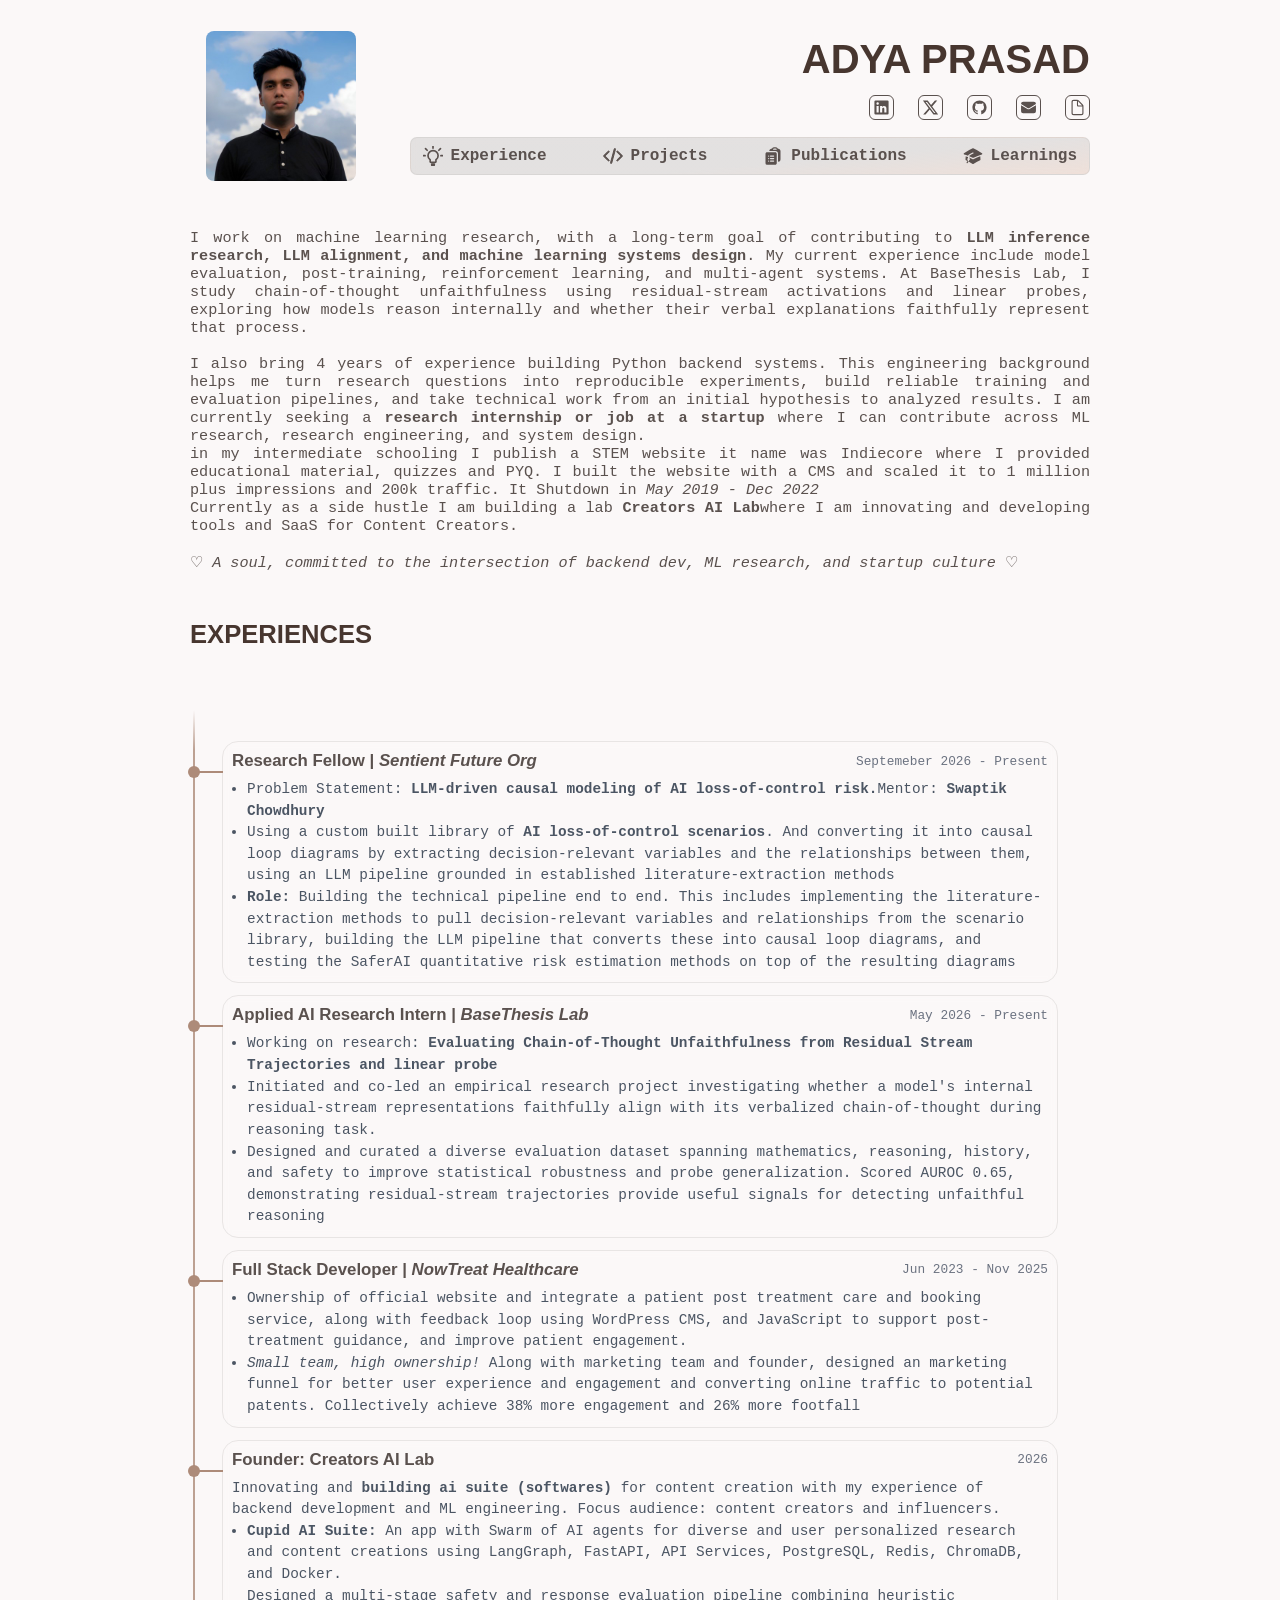
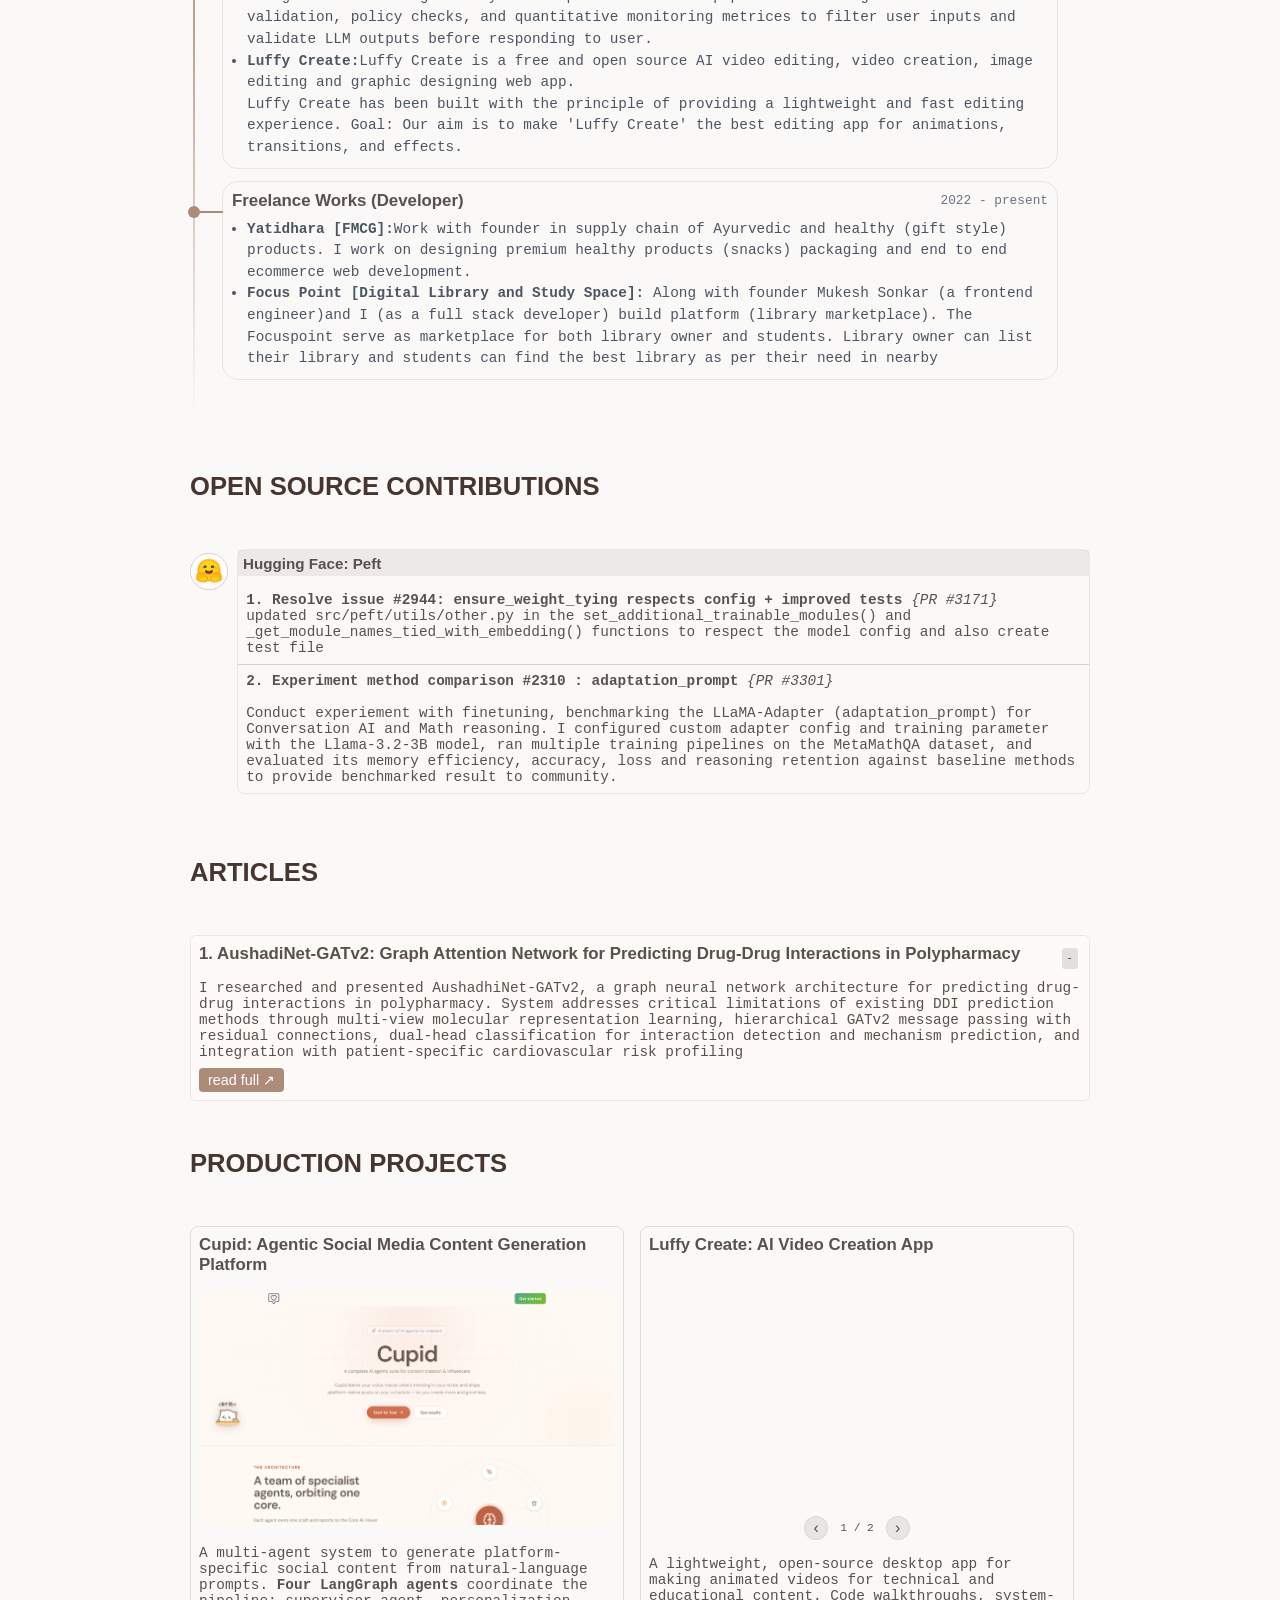
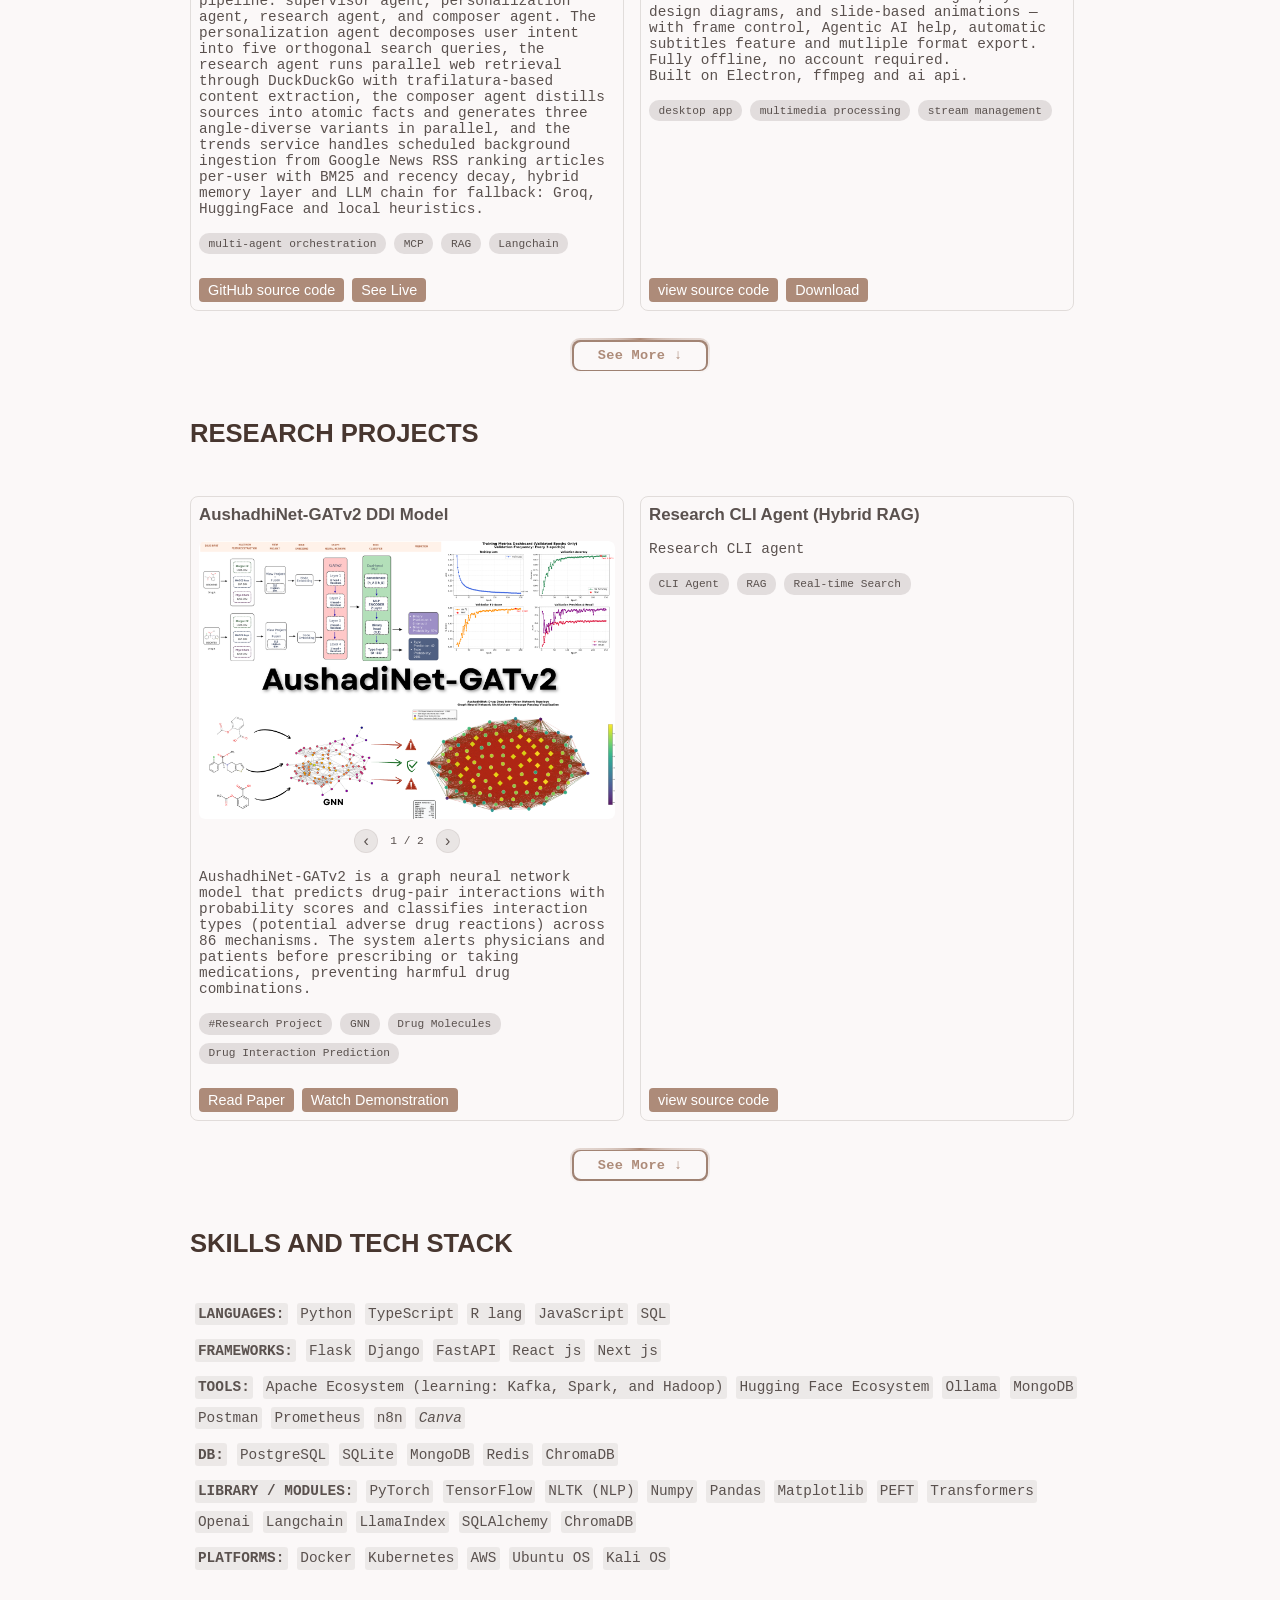
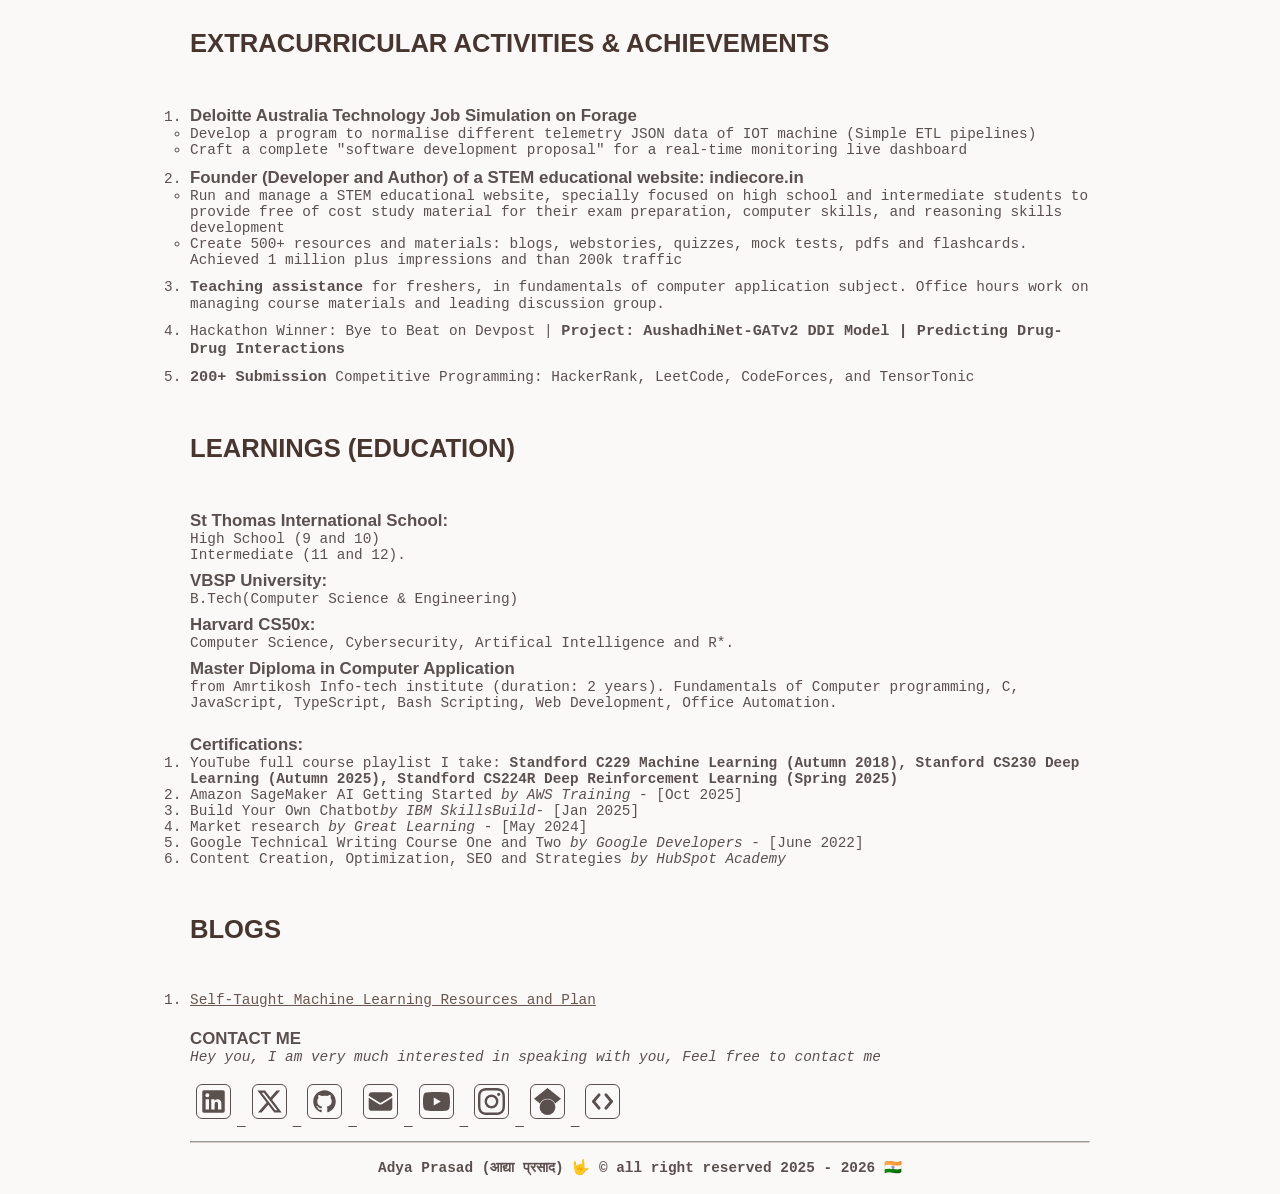
==== commit dd15d2c6: "just added two lines" ====
--- a/index.html
+++ b/index.html
@@ -147,6 +147,11 @@
                 analyzed results. I am currently seeking a <b>research internship or job at a startup</b>
                 where I can contribute across ML research, research engineering, and system design.
             </p>
+            <p>in my intermediate schooling I publish a STEM website it name was Indiecore where I provided educational
+                material, quizzes and PYQ. I built the website with a CMS and scaled it to 1 million plus impressions
+                and 200k traffic. It Shutdown in <i>May 2019 - Dec 2022 </i></p> Currently as a side hustle I am
+            building a lab <b>Creators AI Lab</b>where I am innovating and developing tools and SaaS for Content
+            Creators.
             <p><br>♡ <i>A soul, committed to the intersection of backend dev, ML research, and startup culture</i> ♡</p>
         </div>
 
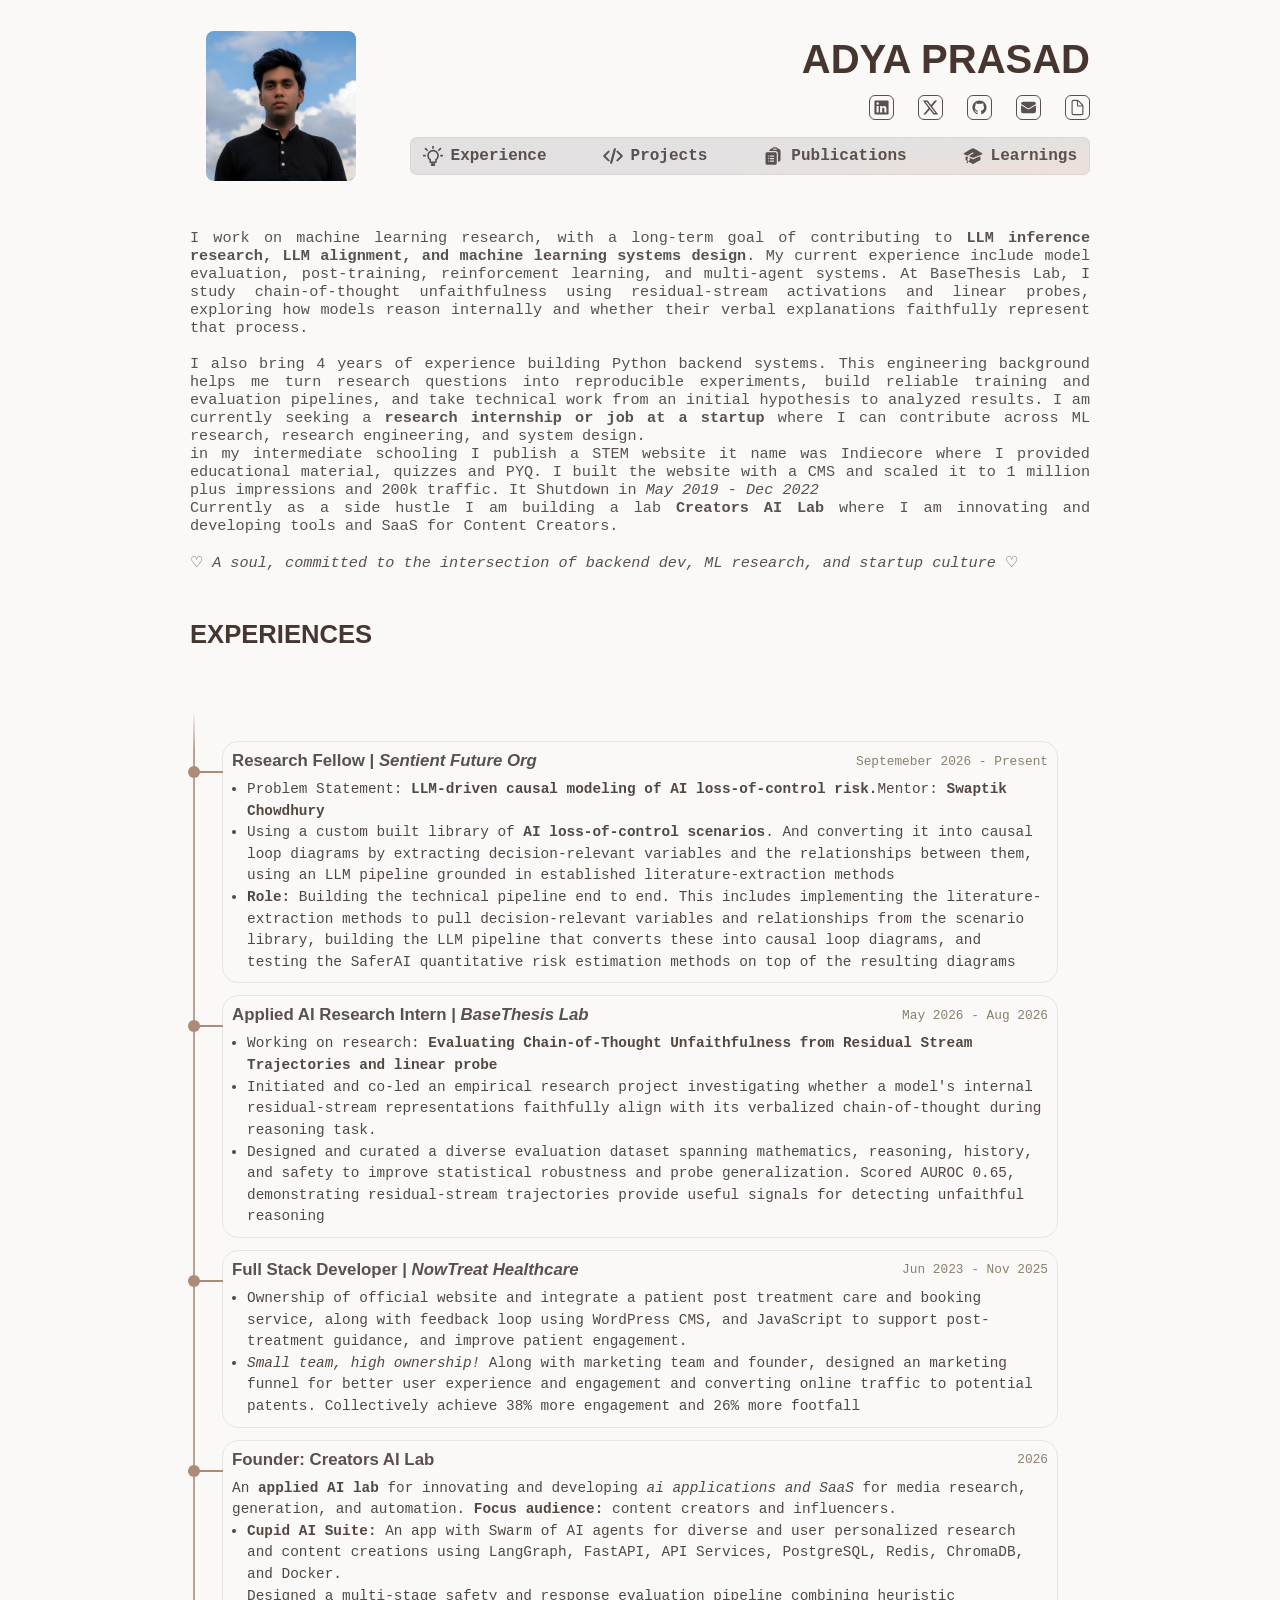
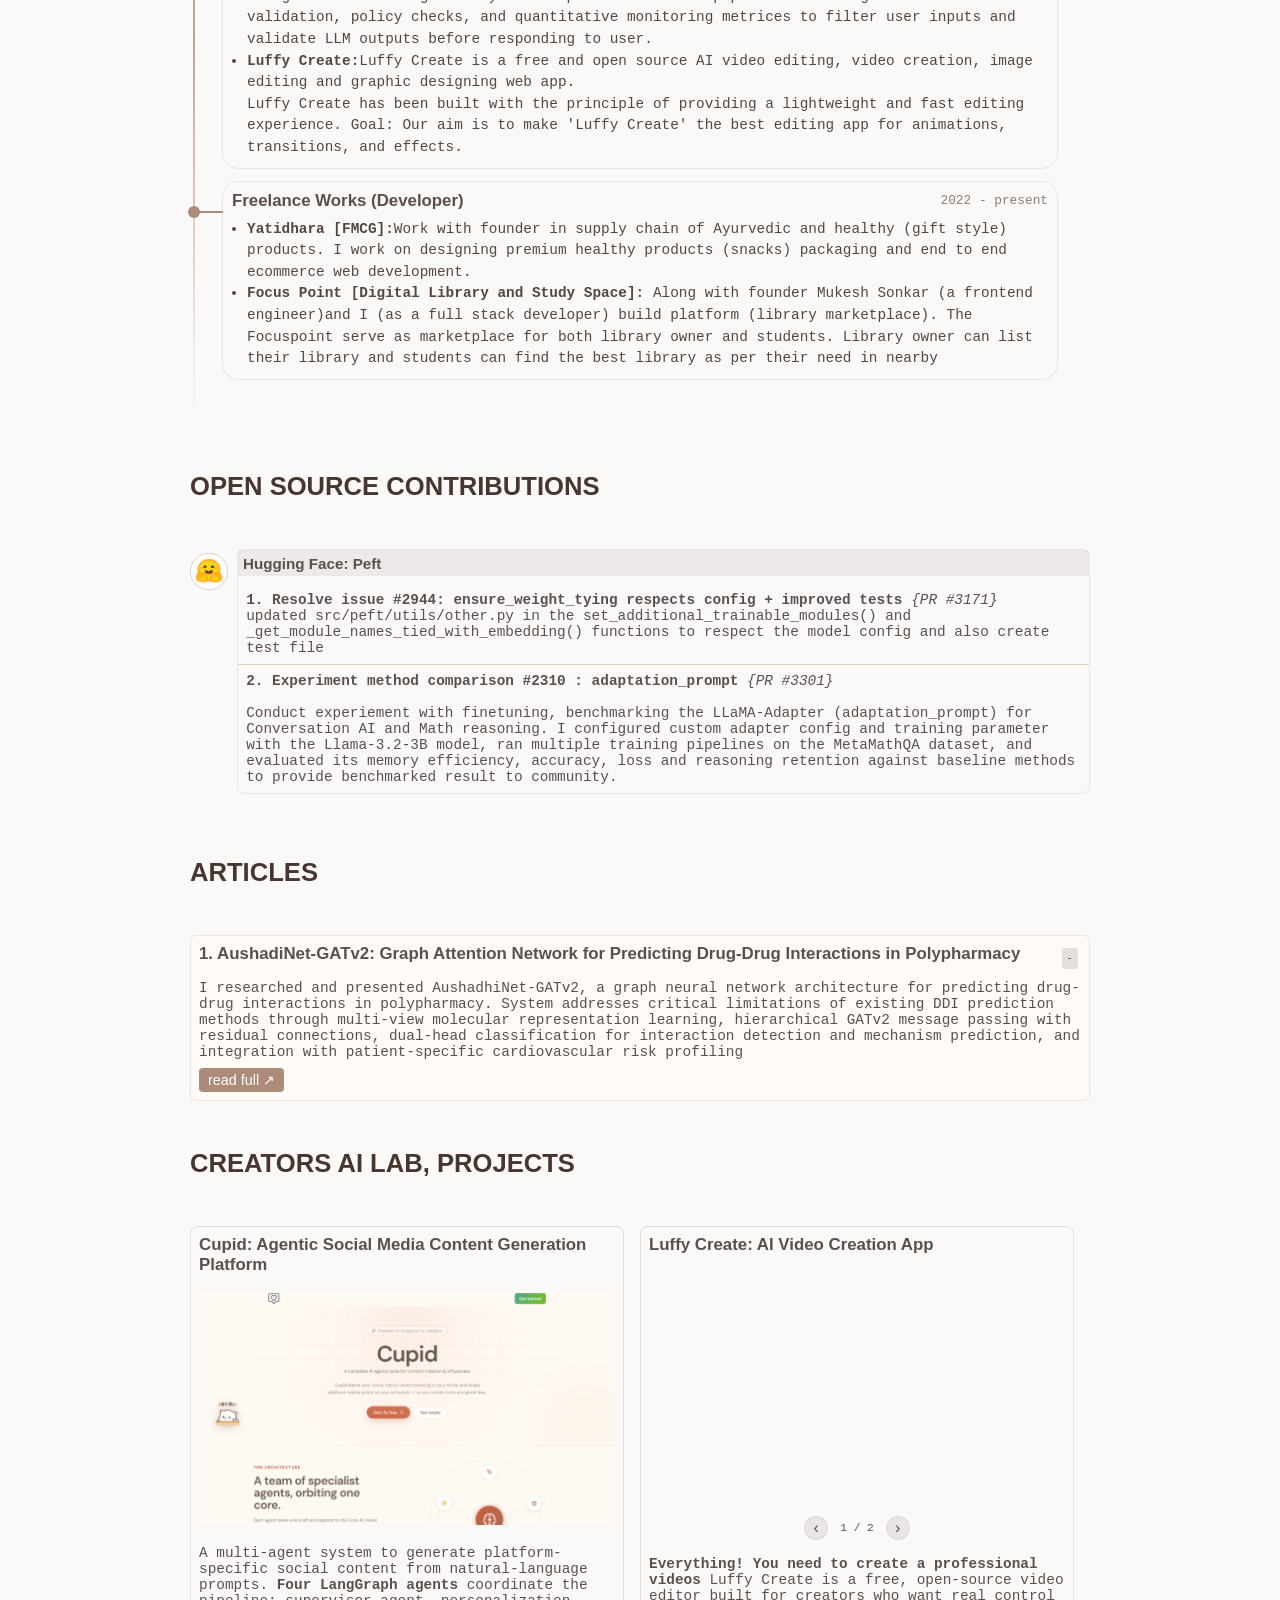
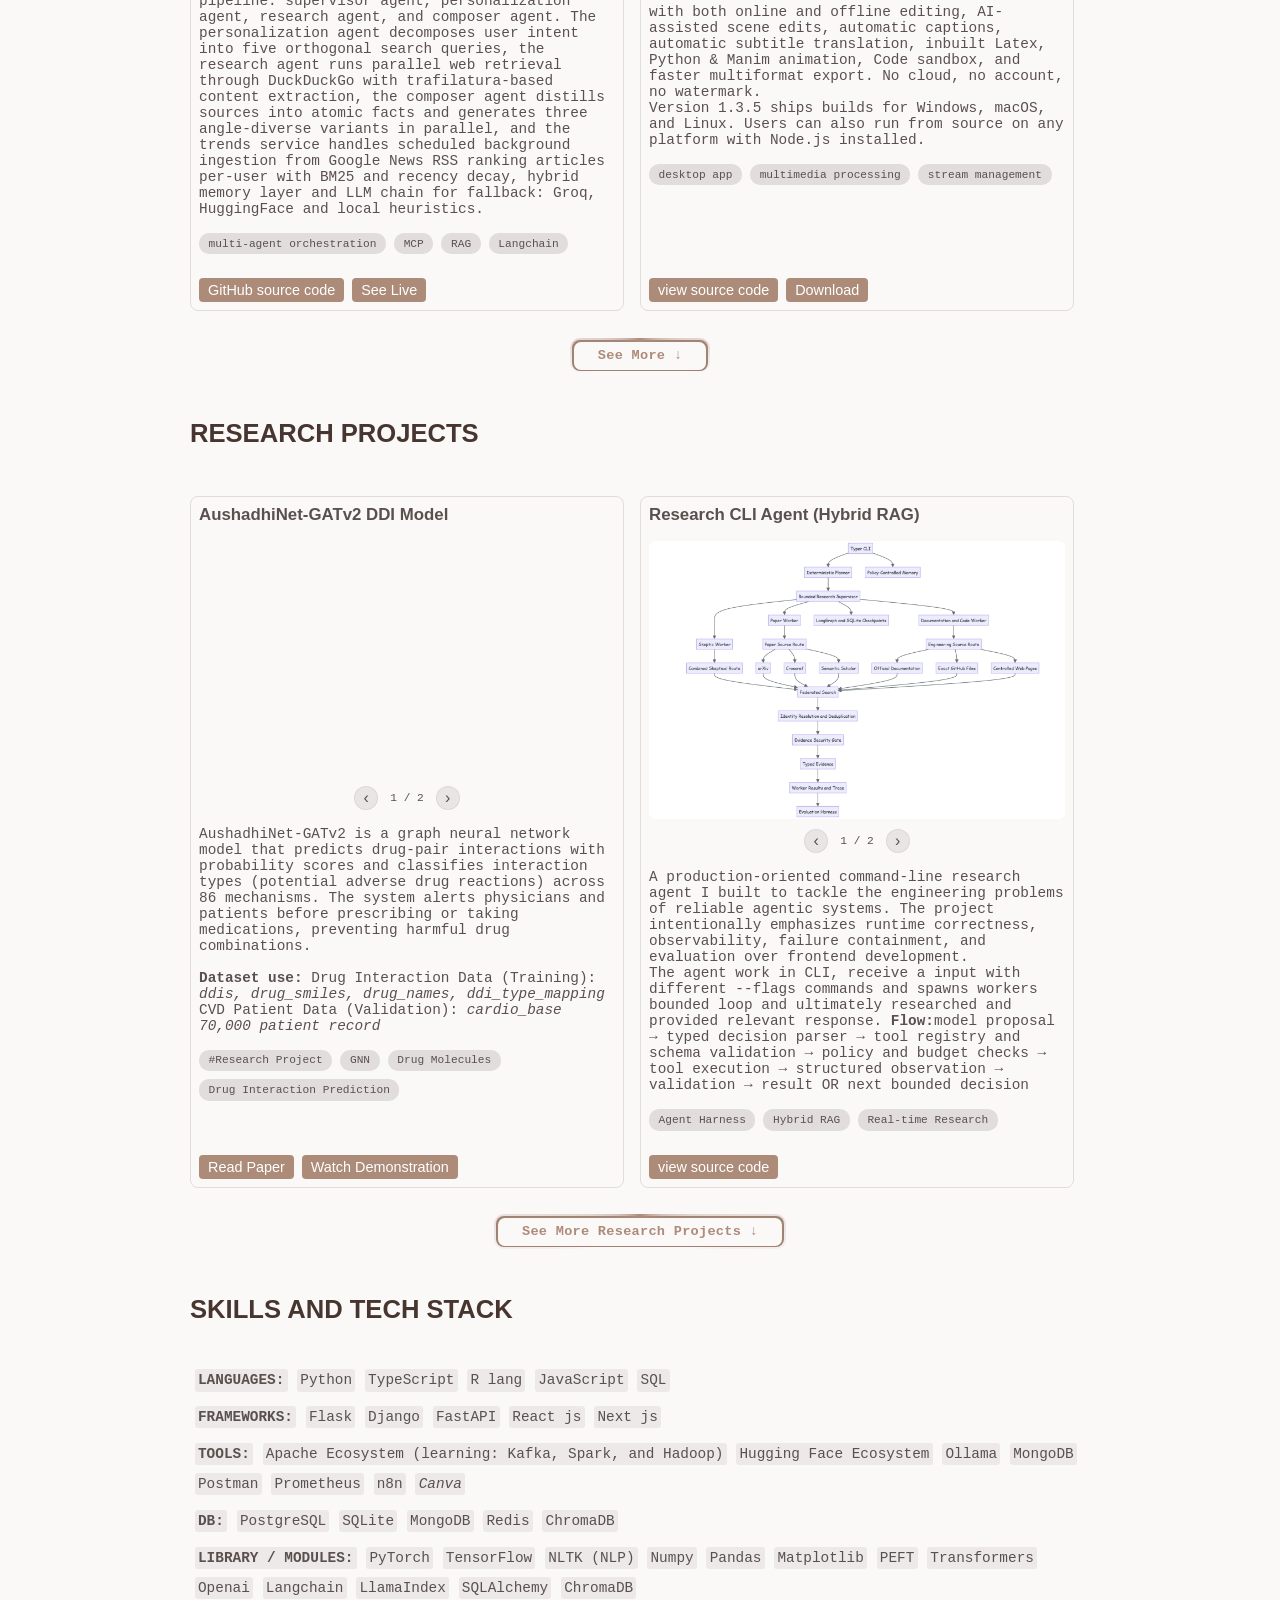
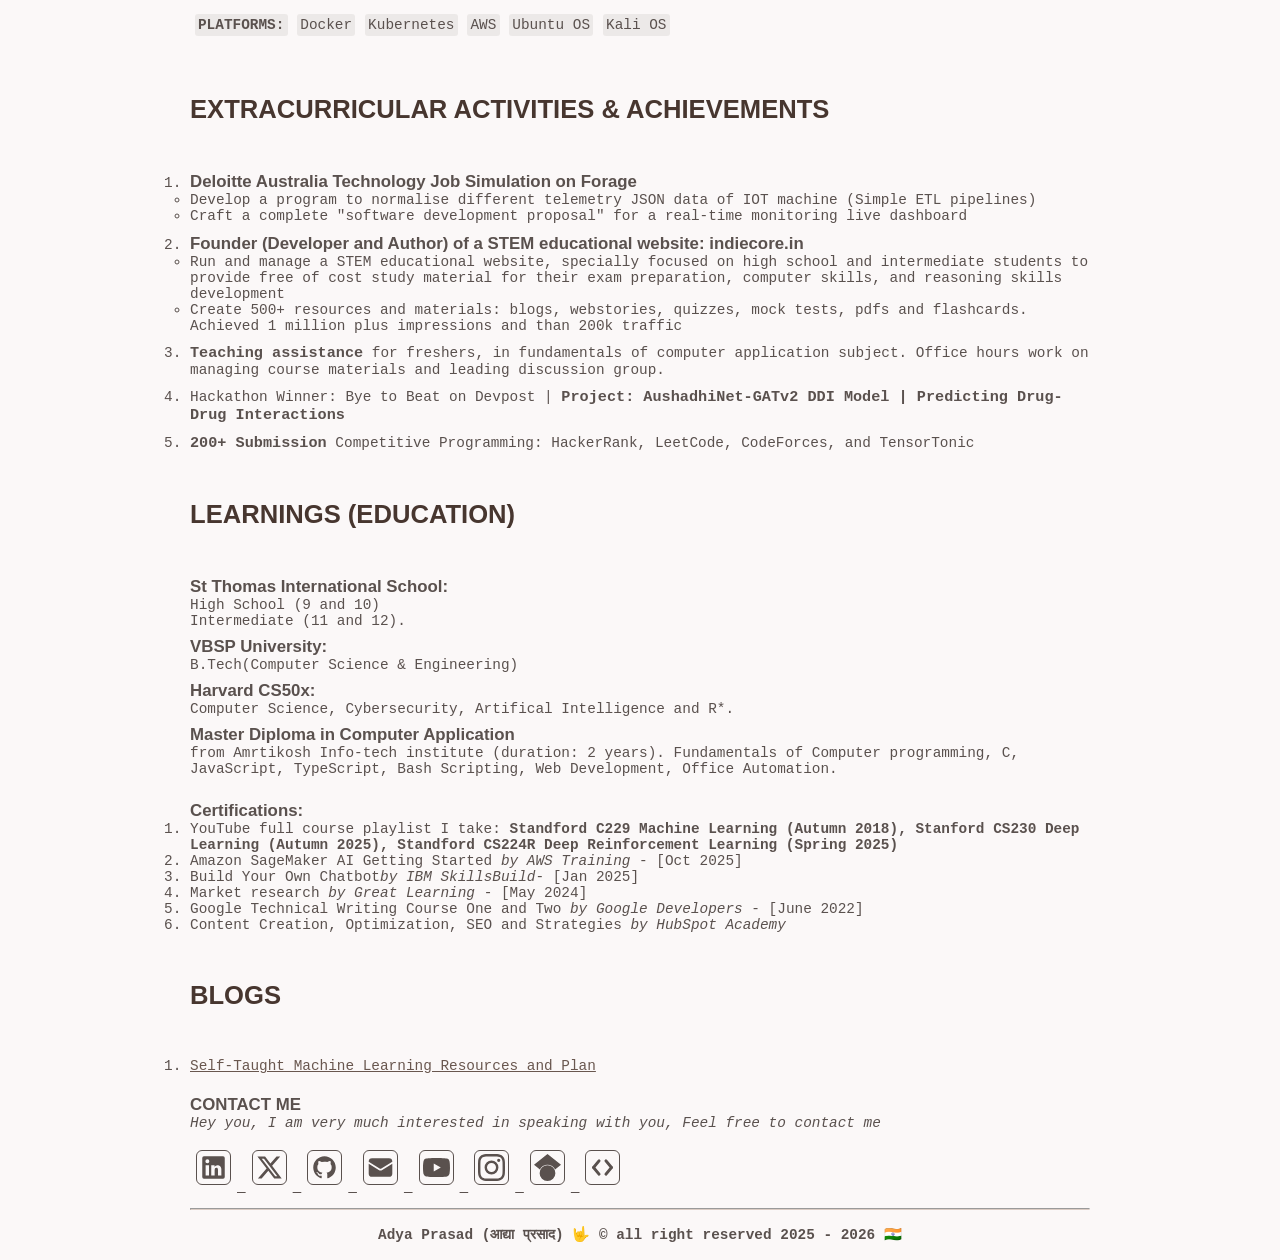
==== commit 374ede13: "update projects and roles" ====
--- a/index.html
+++ b/index.html
@@ -150,7 +150,7 @@
             <p>in my intermediate schooling I publish a STEM website it name was Indiecore where I provided educational
                 material, quizzes and PYQ. I built the website with a CMS and scaled it to 1 million plus impressions
                 and 200k traffic. It Shutdown in <i>May 2019 - Dec 2022 </i></p> Currently as a side hustle I am
-            building a lab <b>Creators AI Lab</b>where I am innovating and developing tools and SaaS for Content
+            building a lab <b>Creators AI Lab</b> where I am innovating and developing tools and SaaS for Content
             Creators.
             <p><br>♡ <i>A soul, committed to the intersection of backend dev, ML research, and startup culture</i> ♡</p>
         </div>
@@ -186,7 +186,7 @@
                 <div class="experience-item">
                     <div class="experience-title">
                         <h3>Applied AI Research Intern | <i>BaseThesis Lab</i></h3>
-                        <div class="experience-duration">May 2026 - Present</div>
+                        <div class="experience-duration">May 2026 - Aug 2026</div>
                     </div>
                     <div class="experience-desc">
                         <ul>
@@ -228,9 +228,7 @@
                         <div class="experience-duration">2026</div>
                     </div>
                     <div class="experience-desc">
-                        Innovating and <b>building ai suite (softwares)</b> for content creation with my experience of
-                        backend
-                        development and ML engineering. Focus audience: content creators and influencers. <br>
+                        An <b>applied AI lab</b> for innovating and developing <i>ai applications and SaaS</i> for media research, generation, and automation. <b>Focus audience:</b> content creators and influencers. <br>
 
                         <ul>
                             <li><b>Cupid AI Suite:</b> An app with Swarm of AI agents for diverse and user
@@ -321,7 +319,7 @@
         </div>
 
         <div id="projects">
-            <h2>PRODUCTION PROJECTS</h2>
+            <h2>CREATORS AI LAB, PROJECTS</h2>
             <div class="project-wrapper" id="production-projects">
                 <div class="project-box">
                     <h3 class="project-title">Cupid: Agentic Social Media Content Generation Platform</h3>
@@ -354,12 +352,8 @@
                         allow="accelerometer; autoplay; clipboard-write; encrypted-media; gyroscope; picture-in-picture; web-share"
                         referrerpolicy="strict-origin-when-cross-origin" allowfullscreen class="project-img"></iframe>
                     <img src="assets/Luffy-create-screenshot.webp" alt="Luffy-create-editor" class="project-img">
-                    <div class="project-desc">A lightweight, open-source desktop app for making animated videos for
-                        technical and educational content.
-                        Code walkthroughs, system-design diagrams, and slide-based animations — with frame control,
-                        Agentic AI help, automatic subtitles feature and mutliple format export. Fully offline, no
-                        account required.
-                        <br>Built on Electron, ffmpeg and ai api.
+                    <div class="project-desc"><b>Everything! You need to create a professional videos</b> Luffy Create is a free, open-source video editor built for creators who want real control with both online and offline editing, AI-assisted scene edits, automatic captions, automatic subtitle translation, inbuilt Latex, Python & Manim animation, Code sandbox, and faster multiformat export. No cloud, no account, no watermark.
+                        <br>Version 1.3.5 ships builds for Windows, macOS, and Linux. Users can also run from source on any platform with Node.js installed.
                     </div>
 
                     <div class="project-skills">
@@ -369,7 +363,73 @@
                         <button class="secondary-btn"><a href="https://github.com/Creatorsai-Lab/luffy-create">view
                                 source code</a></button>
                         <button class="secondary-btn"><a
-                                href="https://creatorsai-lab.github.io/luffy-create/">Download</a></button>
+                                href="https://luffy-create.pages.dev/">Download</a></button>
+                    </div>
+                </div>
+                <div class="project-box project-hidden">
+                    <h3 class="project-title">Audio Augment | <i>Audio Changer Studio</i>
+                    </h3>
+                    <img src="assets/audio-augment-editor-interface.png" alt="audio-augment-editor-interface" class="project-img">
+                    <img src="assets/audio-augment-web.png" alt="audio-augment-web" class="project-img">
+                    <div class="project-desc"><p>A very simple and fast audio editing studio that works with great precision. It has been designed and developed for content creators to edit their audio at their fingertips without any hassle. <br>User upload an MP3 or WAV and get professional cleaned and edited audio. It provide two independent processing stages: <em>Noise Removal </em> and <em>Audio Augmentation</em> </p>
+                    </div>
+                    <div class="project-skills">
+                        <span>real time audio edit</span><span>local whisper</span><span>audio encoding</span>
+                    </div>
+                    <div class="project-btn-group">
+                        <button class="secondary-btn"><a href="https://audio-augment.vercel.app/"
+                                rel="noopener noreferrer" target="_blank">Use Now</a></button>
+                    </div>
+                </div>
+            </div>
+            <button class="see-more-btn" onclick="toggleProjects('production-projects', this)">See More ↓</button>
+        </div>
+        <div>
+            <h2>RESEARCH PROJECTS</h2>
+            <div class="project-wrapper" id="research-projects">
+                <div class="project-box">
+                    <h3 class="project-title">AushadhiNet-GATv2 DDI Model</h3>
+                    <iframe width="560" height="315" src="https://www.youtube.com/embed/4ofUqD3GhTQ?si=sl1pQTh1GyauG3KL"
+                        title="YouTube video player" frameborder="0"
+                        allow="accelerometer; autoplay; clipboard-write; encrypted-media; gyroscope; picture-in-picture; web-share"
+                        referrerpolicy="strict-origin-when-cross-origin" allowfullscreen></iframe>
+                        <img src="assets/AushadiNet-GATv2-Model.png" alt="AushadhiNet-GATv2-DDI-Model-Architecture-Image"
+                        class="project-img">
+                    <div class="project-desc">AushadhiNet-GATv2 is a graph neural network model that predicts drug-pair
+                        interactions with probability scores and classifies interaction types (potential adverse drug
+                        reactions) across 86 mechanisms. The system alerts physicians and patients before prescribing or
+                        taking medications, preventing harmful drug combinations. <br><br> <b>Dataset use: </b>Drug Interaction Data (Training): <i>ddis, drug_smiles, drug_names, ddi_type_mapping</i> CVD Patient Data (Validation): <i>cardio_base 70,000 patient record  </i></div>
+                    <div class="project-skills">
+                        <span>#Research
+                            Project</span><span>GNN</span><span>Drug
+                            Molecules</span><span>Drug Interaction Prediction</span>
+                    </div>
+                    <div class="project-btn-group">
+                        <button class="secondary-btn"><a
+                                href="https://github.com/Adya-Prasad/AushadhiNet/blob/main/AushadiNet_Research_Paper.pdf"
+                                rel="noopener noreferrer" target="_blank">Read
+                                Paper</a></button>
+                        <button class="secondary-btn"><a href="https://youtu.be/4ofUqD3GhTQ?si=PR021vp8ErbcMM6F"
+                                rel="noopener noreferrer" target="_blank">Watch
+                                Demonstration</a></button>
+                    </div>
+                </div>
+                <div class="project-box">
+                    <h3 class="project-title">Research CLI Agent (Hybrid RAG)</h3>
+                    <img src="assets/research-cli-agent-architecture-flow.png" alt="research-cli-agent-architecture-flow"
+                        class="project-img">
+                        <img src="assets/research-cli-agent-usage.png" alt="research-cli-agent-usage"
+                        class="project-img">
+                    <div class="project-desc">A production-oriented <code>command-line  </code> research agent I built to tackle the engineering problems of reliable agentic systems. The project intentionally emphasizes runtime correctness, observability, failure containment, and evaluation over frontend development. <br>The agent work in CLI, receive a input with different <code>--flags</code> commands and spawns workers bounded loop and ultimately researched and provided relevant response.
+                        <b>Flow:</b>model proposal → typed decision parser → tool registry and schema validation → policy and budget checks → tool execution → structured observation → validation → result OR next bounded decision
+                    </div>
+
+                    <div class="project-skills">
+                        <span>Agent Harness</span><span>Hybrid RAG</span><span>Real-time Research</span>
+                    </div>
+                    <div class="project-btn-group">
+                        <button class="secondary-btn"><a href="https://github.com/Adya-Prasad/research-cli-agent">view
+                                source code</a></button>
                     </div>
                 </div>
                 <div class="project-box project-hidden">
@@ -397,54 +457,26 @@
                                 rel="noopener noreferrer" target="_blank">View Repo</a></button>
                     </div>
                 </div>
-            </div>
-            <button class="see-more-btn" onclick="toggleProjects('production-projects', this)">See More ↓</button>
-        </div>
-        <div>
-            <h2>RESEARCH PROJECTS</h2>
-            <div class="project-wrapper" id="research-projects">
-                <div class="project-box">
-                    <h3 class="project-title">AushadhiNet-GATv2 DDI Model</h3>
-                    <img src="assets/AushadiNet-GATv2-Model.png" alt="AushadhiNet-GATv2-DDI-Model-Architecture-Image"
-                        class="project-img">
-                    <iframe width="560" height="315" src="https://www.youtube.com/embed/4ofUqD3GhTQ?si=sl1pQTh1GyauG3KL"
-                        title="YouTube video player" frameborder="0"
-                        allow="accelerometer; autoplay; clipboard-write; encrypted-media; gyroscope; picture-in-picture; web-share"
-                        referrerpolicy="strict-origin-when-cross-origin" allowfullscreen></iframe>
-                    <div class="project-desc">AushadhiNet-GATv2 is a graph neural network model that predicts drug-pair
-                        interactions with probability scores and classifies interaction types (potential adverse drug
-                        reactions) across 86 mechanisms. The system alerts physicians and patients before prescribing or
-                        taking medications, preventing harmful drug combinations.</div>
+                <div class="project-box project-hidden">
+                    <h3 class="project-title">GLC Platform | <i>Loan Assesement</i>
+                    </h3>
+                    <img src="assets/GLC-platform-dashboard-screenshot.png" class="project-img">
+                        <iframe width="560" height="315" src="https://www.youtube.com/embed/0UhV5AI7tcc?si=02Edq_Rhke5i3PMx" title="YouTube video player" frameborder="0" allow="accelerometer; autoplay; clipboard-write; encrypted-media; gyroscope; picture-in-picture; web-share" referrerpolicy="strict-origin-when-cross-origin" allowfullscreen></iframe>
+                    <div class="project-desc">Green Loan Cycle platform streamlines ESG-linked loan assessments automatically, identifying and measuring key metrics, making data capture on performance 30% easier with LMA framework and AI agents.
+                        <br>
+                        The "GLC Platform" provides a uniform platform for both borrowers and lenders, incorporating a compliance/monitoring framework that applies from loan origination throughout the entire life cycle of Green Loan Principles (GLP) and the LMA framework. It also offers services such as loan data resolution, loan assessment, sustainability checks, key stakeholder evaluation, loan balance sheet generation, and AI-assisted advice. This helps both borrowers and lenders reduce pressure, streamline processes, improve communication, and maintain compliance + reporting.
+                    </div>
                     <div class="project-skills">
                         <span>#Research
-                            Project</span><span>GNN</span><span>Drug
-                            Molecules</span><span>Drug Interaction Prediction</span>
+                            Project</span><span>MLOps</span><span>ML Testing</span><span>Data Provenance</span>
                     </div>
                     <div class="project-btn-group">
-                        <button class="secondary-btn"><a
-                                href="https://github.com/Adya-Prasad/AushadhiNet/blob/main/AushadiNet_Research_Paper.pdf"
-                                rel="noopener noreferrer" target="_blank">Read
-                                Paper</a></button>
-                        <button class="secondary-btn"><a href="https://youtu.be/4ofUqD3GhTQ?si=PR021vp8ErbcMM6F"
-                                rel="noopener noreferrer" target="_blank">Watch
-                                Demonstration</a></button>
-                    </div>
-                </div>
-                <div class="project-box">
-                    <h3 class="project-title">Research CLI Agent (Hybrid RAG)</h3>
-                    <div class="project-desc">Research CLI agent
-                    </div>
-
-                    <div class="project-skills">
-                        <span>CLI Agent</span><span>RAG</span><span>Real-time Search</span>
-                    </div>
-                    <div class="project-btn-group">
-                        <button class="secondary-btn"><a href="https://github.com/Adya-Prasad/research-cli-agent">view
-                                source code</a></button>
-                    </div>
-                </div>
-            </div>
-            <button class="see-more-btn" onclick="toggleProjects('research-projects', this)">See More ↓</button>
+                        <button class="secondary-btn"><a href="https://github.com/Adya-Prasad/Provenance"
+                                rel="noopener noreferrer" target="_blank">View Repo</a></button>
+                    </div>
+                </div>
+            </div>
+            <button class="see-more-btn" onclick="toggleProjects('research-projects', this)">See More Research Projects ↓</button>
         </div>
 
         <div id="skill">
--- a/css/style.css
+++ b/css/style.css
@@ -262,12 +262,12 @@
 
 .experience-duration {
     display: inline-block;
-    color: #6b7280;
+    color: #8a7f6f;
     font-size: 0.8rem;
 }
 
 .experience-desc {
-    color: #4b5563;
+    color: #524841;
     line-height: 1.5;
 }
 
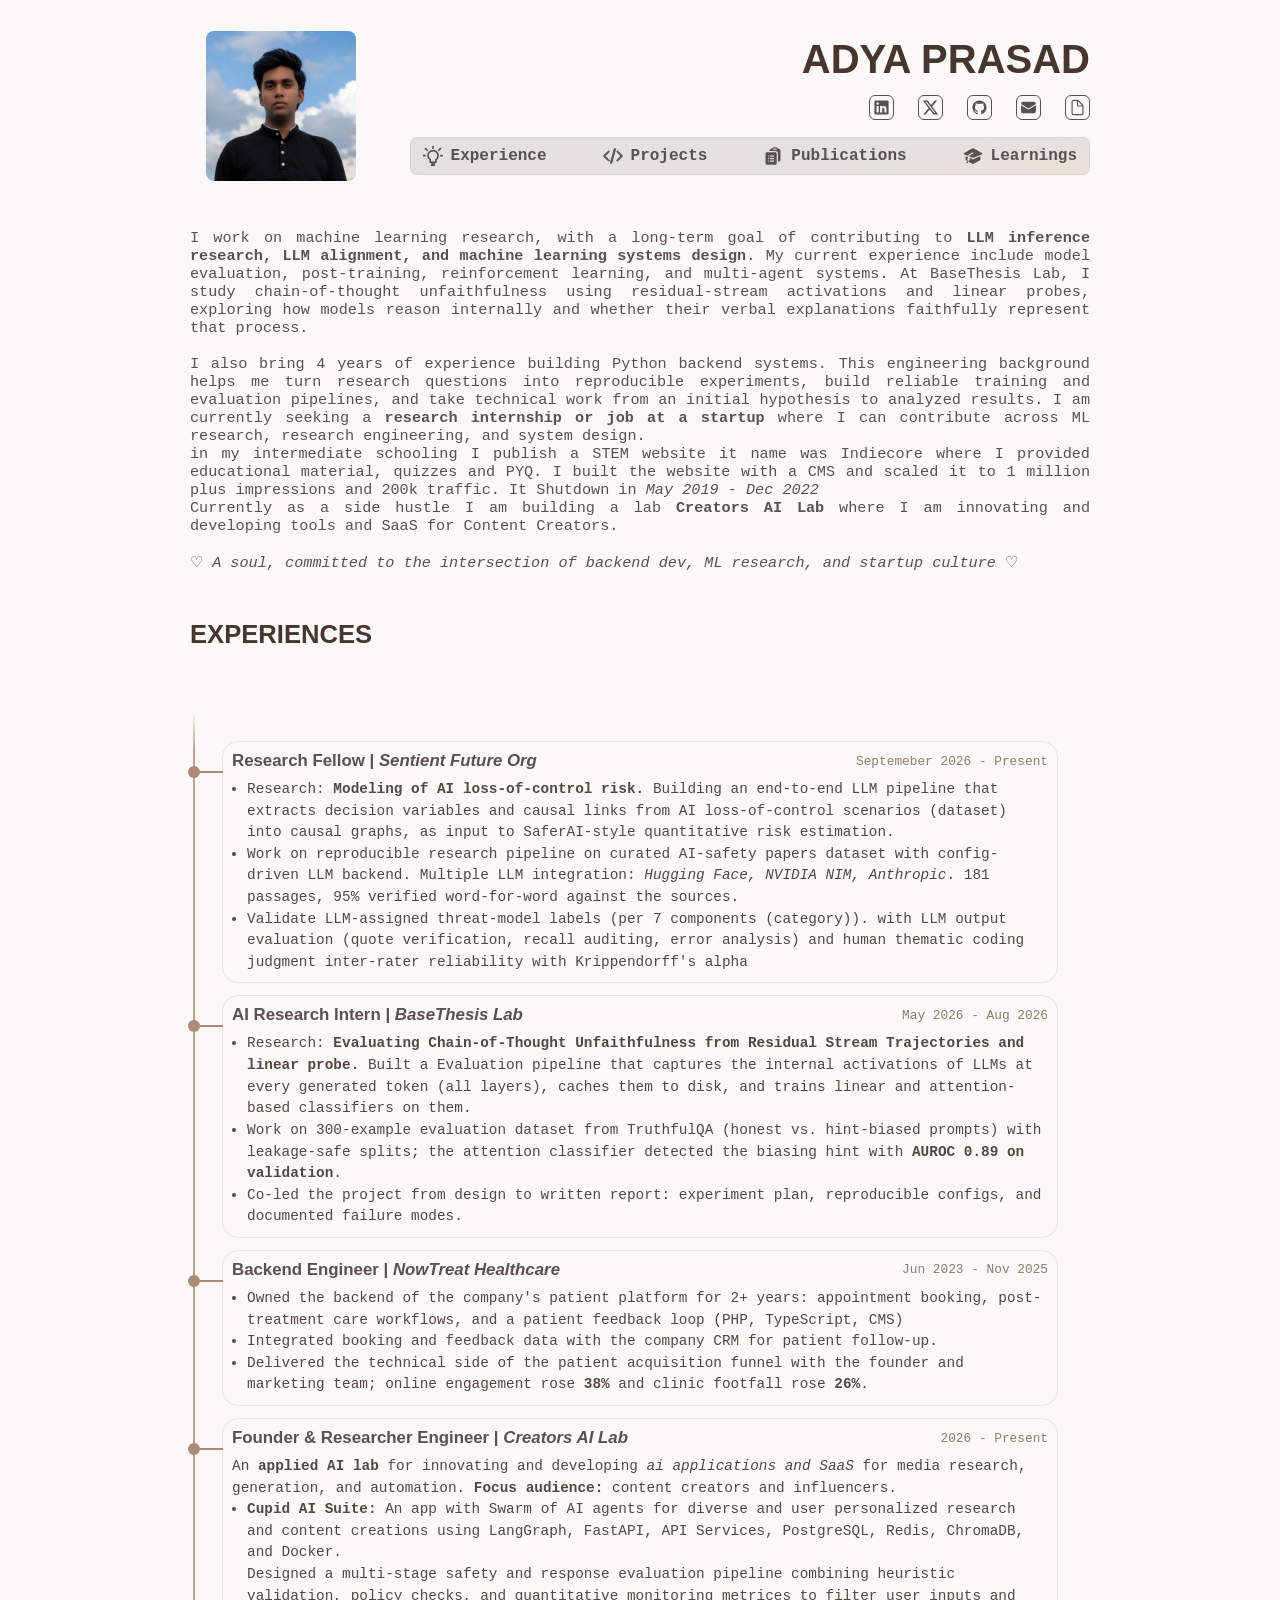
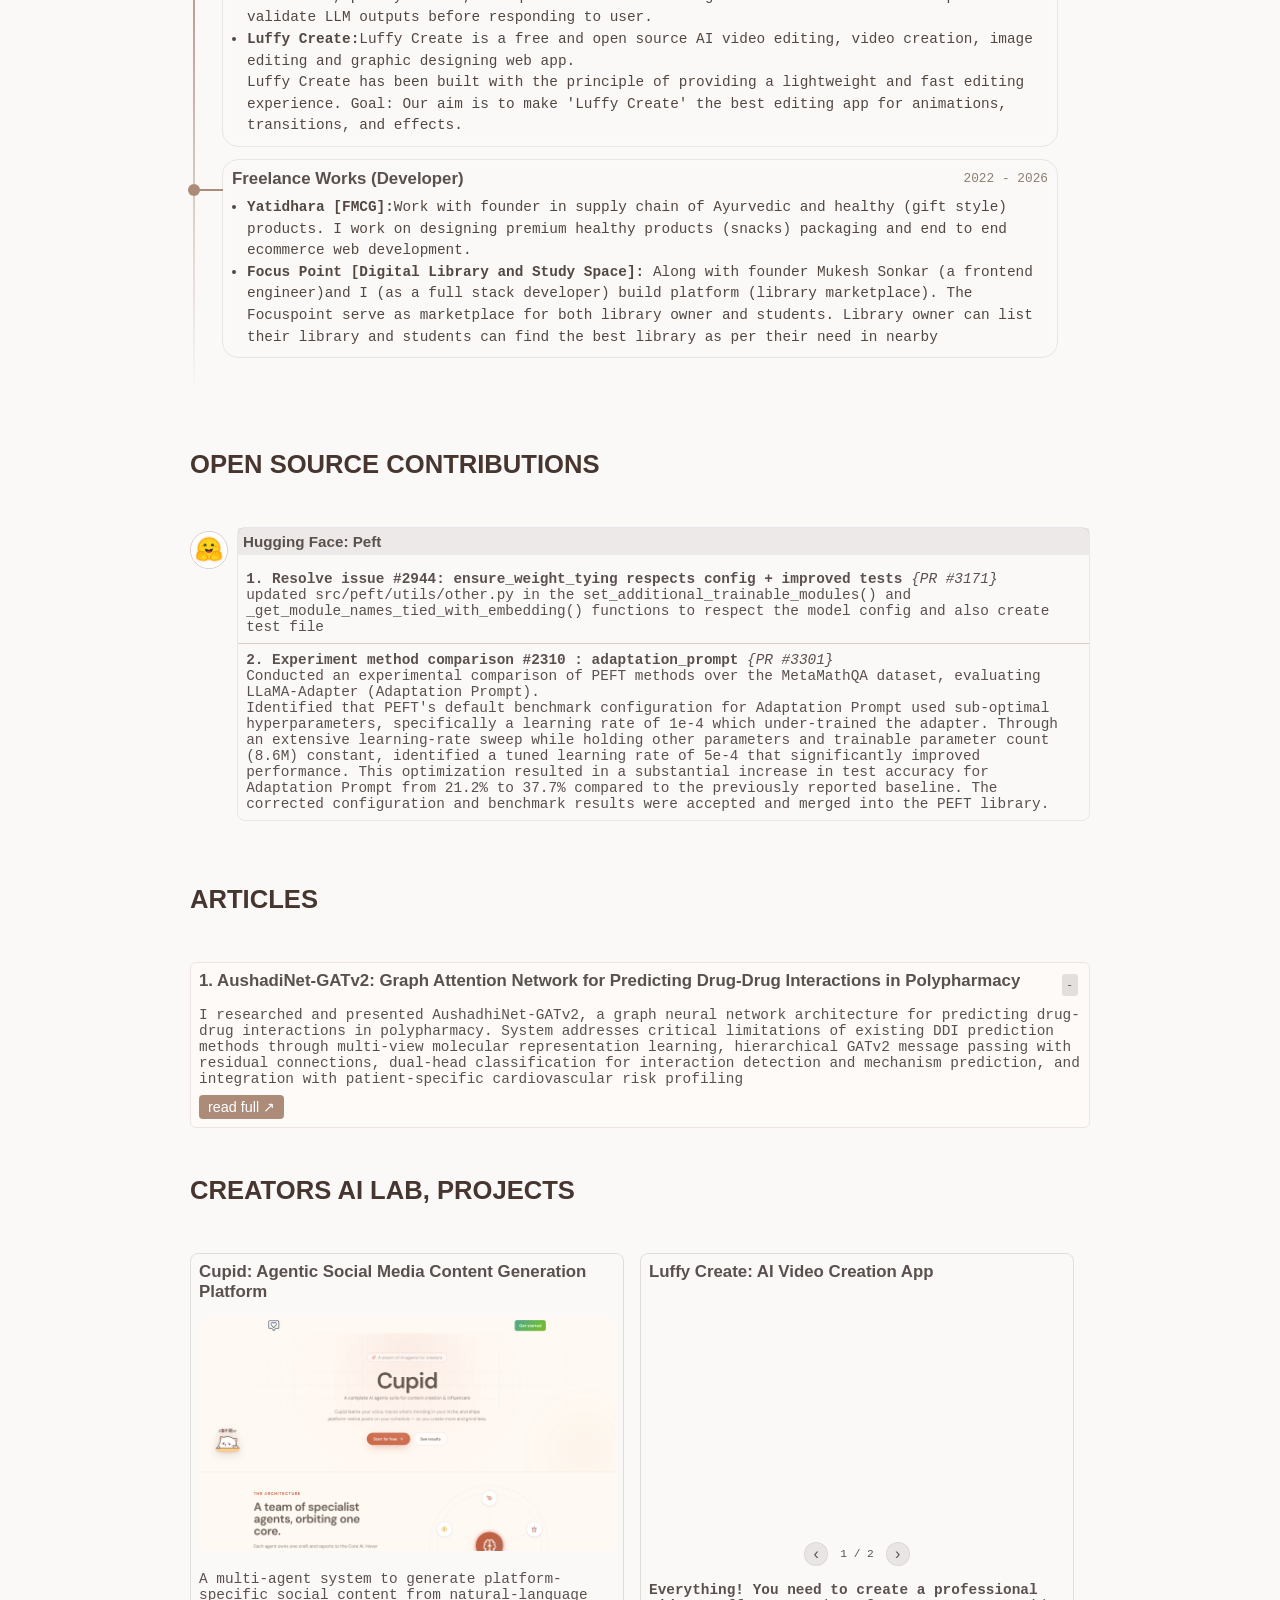
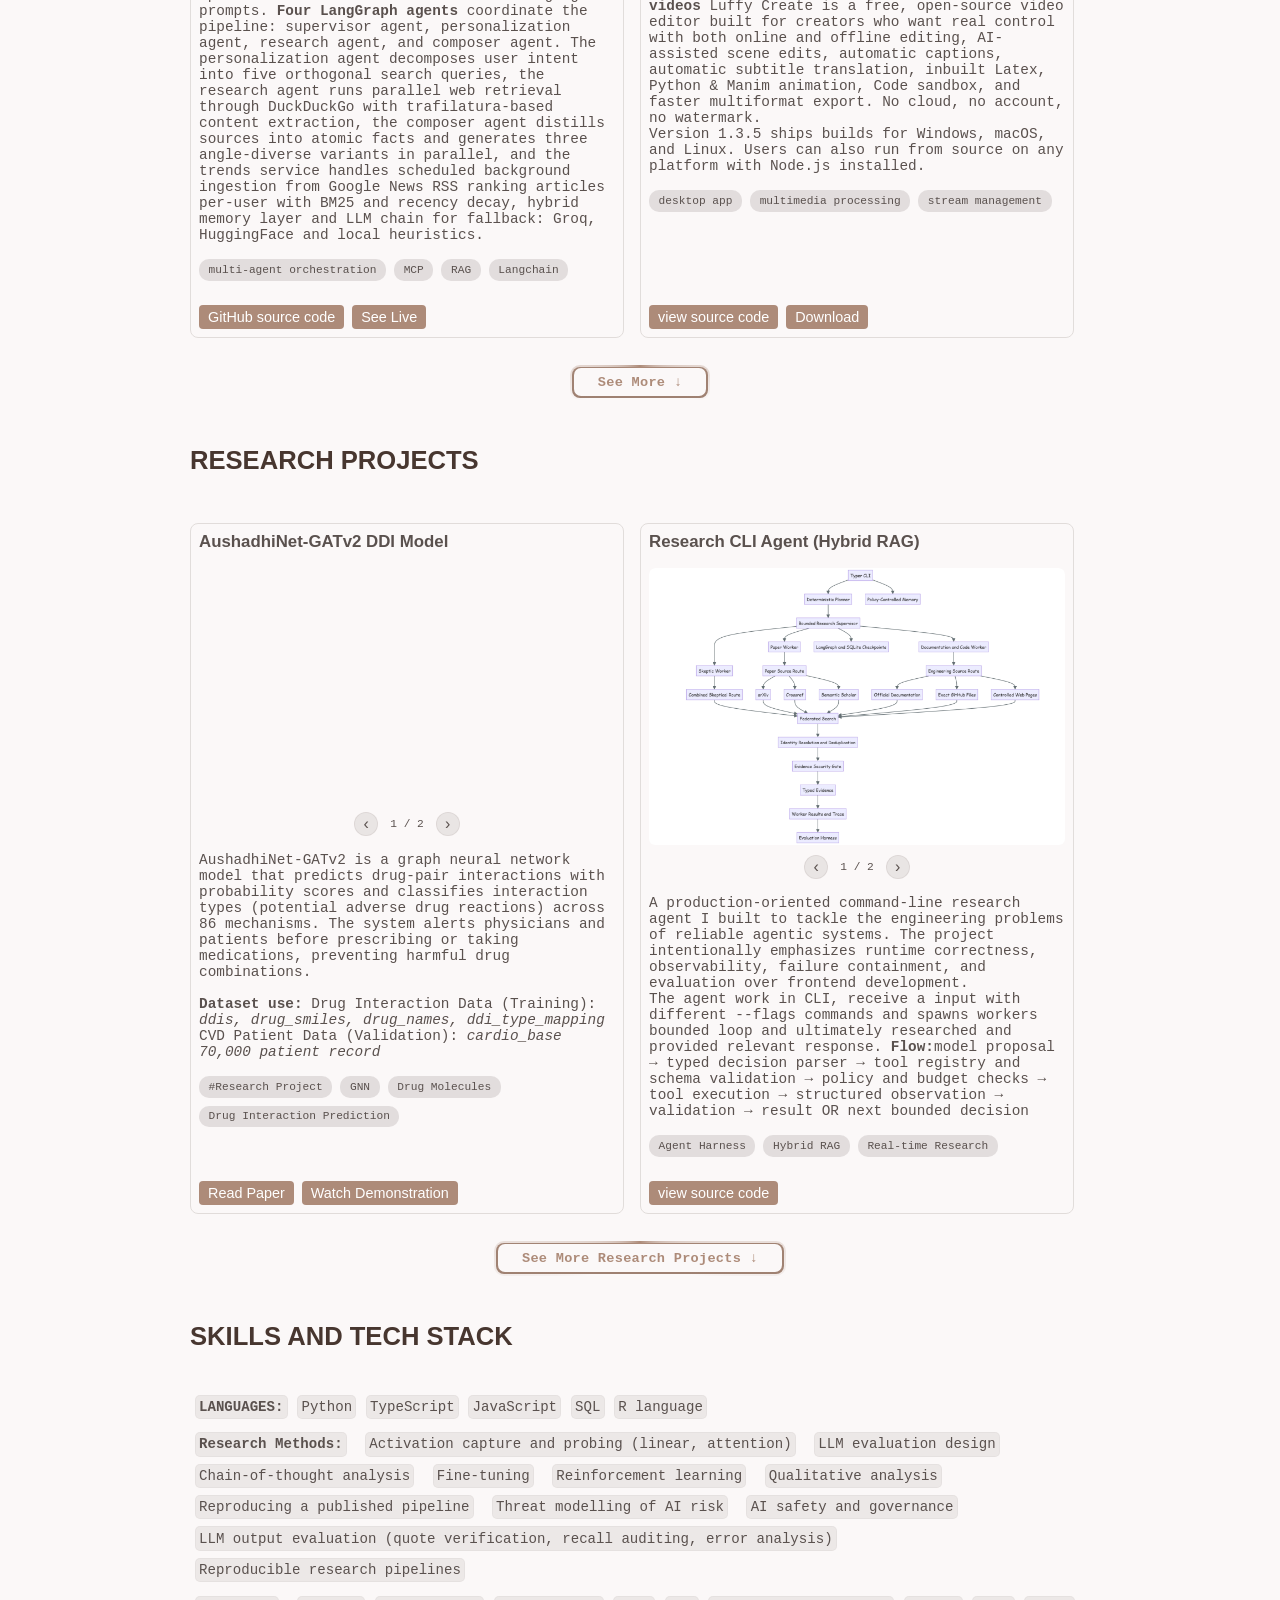
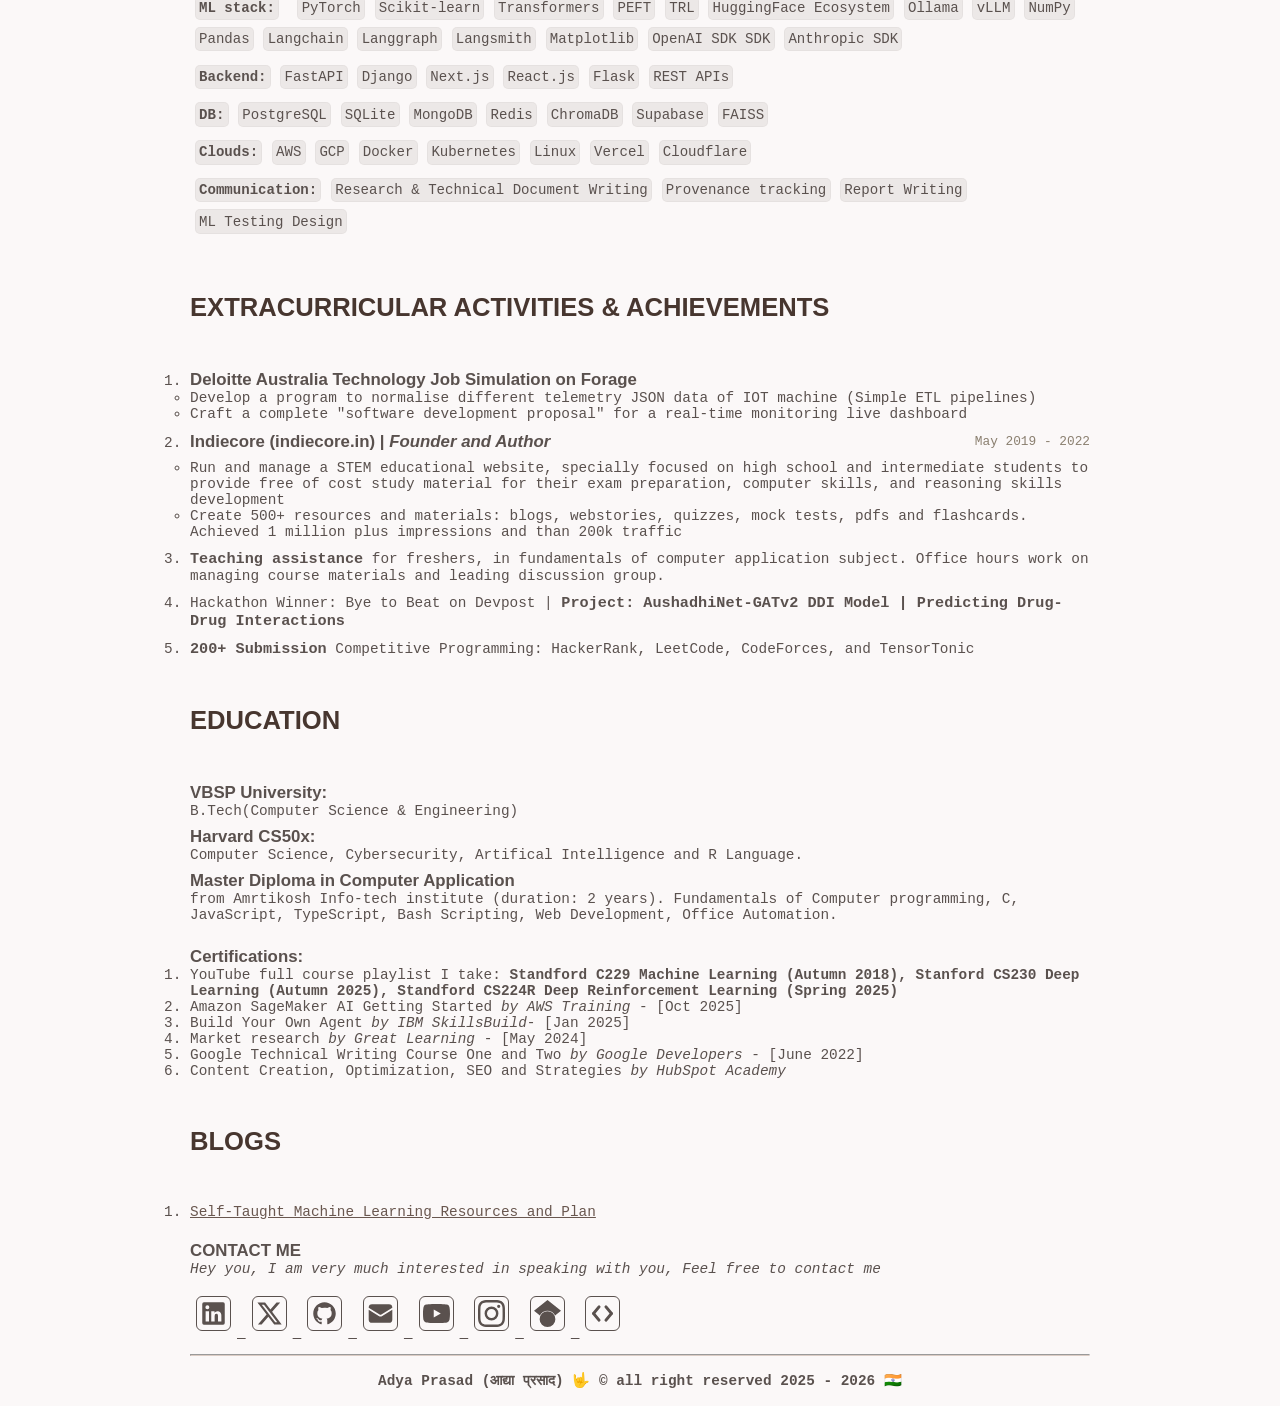
==== commit 38f81d99: "update experiences and skills" ====
--- a/index.html
+++ b/index.html
@@ -12,7 +12,7 @@
 <body>
     <main>
         <header>
-            <img src="assets/avtar.jpg" alt="Adya-profile" class="logo" title="Cartoonize Avtar😊">
+            <img src="assets/avtar.jpg" alt="Adya-profile" class="logo" title="Adya Prasad">
             <div class="hero">
                 <div class="me">
                     <h1 title="My Name is Adya Prasad">ADYA PRASAD</h1>
@@ -166,69 +166,67 @@
                     </div>
                     <div class="experience-desc">
                         <ul>
-                            <li>Problem Statement: <b>LLM-driven causal modeling of AI loss-of-control risk.</b>Mentor:
-                                <b>Swaptik Chowdhury</b>
-                            </li>
-                            <li>Using a custom built library of <b>AI loss-of-control scenarios</b>. And converting it
-                                into causal
-                                loop diagrams by extracting decision-relevant variables and the
-                                relationships between them, using an LLM pipeline grounded in established
-                                literature-extraction methods </li>
-                            <li><b>Role: </b> Building the technical pipeline end to end. This includes implementing
-                                the
-                                literature-extraction methods to pull decision-relevant variables and relationships
-                                from the scenario library, building the LLM pipeline that converts these into causal
-                                loop diagrams, and testing the SaferAI quantitative risk estimation methods on top
-                                of the resulting diagrams</li>
+                            <li>Research: <b>Modeling of AI loss-of-control risk.</b> Building an end-to-end LLM
+                                pipeline
+                                that extracts decision variables and causal links
+                                from AI loss-of-control
+                                scenarios (dataset) into causal graphs, as input to SaferAI-style quantitative risk
+                                estimation.</li>
+                            <li>Work on reproducible research pipeline on curated AI-safety papers dataset with
+                                config-driven LLM backend. Multiple LLM integration: <i>Hugging Face, NVIDIA NIM,
+                                    Anthropic</i>. 181 passages, 95% verified word-for-word against the sources.</li>
+                            <li>Validate LLM-assigned threat-model labels (per 7 components (category)). with LLM output
+                                evaluation (quote verification, recall auditing, error analysis) and human thematic
+                                coding judgment inter-rater reliability with Krippendorff's alpha</li>
                         </ul>
                     </div>
                 </div>
                 <div class="experience-item">
                     <div class="experience-title">
-                        <h3>Applied AI Research Intern | <i>BaseThesis Lab</i></h3>
+                        <h3>AI Research Intern | <i>BaseThesis Lab</i></h3>
                         <div class="experience-duration">May 2026 - Aug 2026</div>
                     </div>
                     <div class="experience-desc">
                         <ul>
-                            <li>Working on research: <b> Evaluating Chain-of-Thought Unfaithfulness from Residual Stream
-                                    Trajectories and linear probe</b></li>
-                            <li>Initiated and co-led an empirical research project investigating whether a model's
-                                internal residual-stream representations
-                                faithfully align with its verbalized chain-of-thought during reasoning task.</li>
-                            <li>Designed and curated a diverse evaluation dataset spanning mathematics, reasoning,
-                                history, and safety to improve statistical
-                                robustness and probe generalization. Scored AUROC 0.65, demonstrating residual-stream
-                                trajectories provide useful signals for
-                                detecting unfaithful reasoning</li>
+                            <li>Research: <b>Evaluating Chain-of-Thought Unfaithfulness from Residual Stream
+                                    Trajectories and linear probe.</b> Built a Evaluation pipeline that captures the
+                                internal activations of LLMs at every
+                                generated token (all layers), caches them to disk, and trains linear and
+                                attention-based classifiers on them.</li>
+                            <li>Work on 300-example evaluation dataset from TruthfulQA (honest vs. hint-biased prompts)
+                                with leakage-safe splits; the attention classifier detected the biasing hint with
+                                <b>AUROC 0.89 on validation</b>.
+                            </li>
+                            <li>Co-led the project from design to written report: experiment plan, reproducible configs,
+                                and documented failure modes.</li>
                         </ul>
                     </div>
                 </div>
                 <div class="experience-item">
                     <div class="experience-title">
-                        <h3>Full Stack Developer | <i> NowTreat Healthcare</i></h3>
+                        <h3>Backend Engineer | <i> NowTreat Healthcare</i></h3>
                         <div class="experience-duration">Jun 2023 - Nov 2025</div>
                     </div>
                     <div class="experience-desc">
                         <ul>
-                            <li>Ownership of official website and integrate a patient post treatment care and booking
-                                service, along with feedback loop
-                                using WordPress CMS, and JavaScript to support post-treatment guidance, and improve
-                                patient engagement.</li>
-                            <li><i>Small team, high ownership!</i> Along with marketing team and founder, designed an
-                                marketing funnel for better user experience and engagement and
-                                converting online traffic to potential patents. Collectively achieve 38% more engagement
-                                and 26% more footfall
+                            <li>Owned the backend of the company's patient platform for 2+ years: appointment booking,
+                                post-treatment care workflows, and a patient feedback loop (PHP, TypeScript, CMS)</li>
+                            <li>Integrated booking and feedback data with the company CRM for patient follow-up.</li>
+                            <li>Delivered the technical side of the patient acquisition funnel with the founder and
+                                marketing team; online engagement rose <b>38%</b> and clinic footfall rose <b>26%</b>.
                             </li>
                         </ul>
                     </div>
                 </div>
                 <div class="experience-item">
                     <div class="experience-title">
-                        <h3>Founder: Creators AI Lab</h3>
-                        <div class="experience-duration">2026</div>
+                        <h3>Founder & Researcher Engineer | <i> Creators AI Lab</i></h3>
+                        <div class="experience-duration">2026 - Present</div>
                     </div>
                     <div class="experience-desc">
-                        An <b>applied AI lab</b> for innovating and developing <i>ai applications and SaaS</i> for media research, generation, and automation. <b>Focus audience:</b> content creators and influencers. <br>
+                        An <b>applied AI lab</b> for innovating and developing <i>ai applications and SaaS</i> for media
+                        research, generation, and automation. <b>Focus audience:</b> content creators and influencers.
+                        <br>
 
                         <ul>
                             <li><b>Cupid AI Suite:</b> An app with Swarm of AI agents for diverse and user
@@ -250,7 +248,7 @@
                 <div class="experience-item">
                     <div class="experience-title">
                         <h3>Freelance Works (Developer)</h3>
-                        <div class="experience-duration">2022 - present</div>
+                        <div class="experience-duration">2022 - 2026</div>
                     </div>
                     <div class="experience-desc">
                         <ul>
@@ -283,12 +281,17 @@
                     </div>
                     <div class="hor-line"></div>
                     <div class="contribution-desc">
-                        <b>2. Experiment method comparison #2310 : adaptation_prompt</b> <i>{PR #3301}</i><br><br>
-                        Conduct experiement with finetuning, benchmarking the LLaMA-Adapter (adaptation_prompt) for
-                        Conversation AI and Math reasoning. I configured custom adapter config and training parameter
-                        with the Llama-3.2-3B model, ran multiple training pipelines on the MetaMathQA dataset, and
-                        evaluated its memory efficiency, accuracy, loss and reasoning retention against baseline methods
-                        to provide benchmarked result to community.
+                        <b>2. Experiment method comparison #2310 : adaptation_prompt</b> <i>{PR #3301}</i><br>
+                        Conducted an experimental comparison of PEFT methods over the MetaMathQA
+                        dataset, evaluating LLaMA-Adapter (Adaptation Prompt). <br>
+                        Identified that PEFT's default benchmark configuration for Adaptation Prompt used sub-optimal
+                        hyperparameters, specifically a learning rate of 1e-4 which under-trained the adapter. Through
+                        an extensive learning-rate sweep while holding other parameters and trainable parameter count
+                        (8.6M) constant, identified a tuned learning rate of 5e-4 that significantly improved
+                        performance. This optimization resulted in a substantial increase in test accuracy for
+                        Adaptation Prompt from 21.2% to 37.7% compared to the previously reported baseline.
+                        The corrected configuration and benchmark results were accepted and merged into the PEFT
+                        library.
                     </div>
                 </div>
             </div>
@@ -352,8 +355,13 @@
                         allow="accelerometer; autoplay; clipboard-write; encrypted-media; gyroscope; picture-in-picture; web-share"
                         referrerpolicy="strict-origin-when-cross-origin" allowfullscreen class="project-img"></iframe>
                     <img src="assets/Luffy-create-screenshot.webp" alt="Luffy-create-editor" class="project-img">
-                    <div class="project-desc"><b>Everything! You need to create a professional videos</b> Luffy Create is a free, open-source video editor built for creators who want real control with both online and offline editing, AI-assisted scene edits, automatic captions, automatic subtitle translation, inbuilt Latex, Python & Manim animation, Code sandbox, and faster multiformat export. No cloud, no account, no watermark.
-                        <br>Version 1.3.5 ships builds for Windows, macOS, and Linux. Users can also run from source on any platform with Node.js installed.
+                    <div class="project-desc"><b>Everything! You need to create a professional videos</b> Luffy Create
+                        is a free, open-source video editor built for creators who want real control with both online
+                        and offline editing, AI-assisted scene edits, automatic captions, automatic subtitle
+                        translation, inbuilt Latex, Python & Manim animation, Code sandbox, and faster multiformat
+                        export. No cloud, no account, no watermark.
+                        <br>Version 1.3.5 ships builds for Windows, macOS, and Linux. Users can also run from source on
+                        any platform with Node.js installed.
                     </div>
 
                     <div class="project-skills">
@@ -362,16 +370,21 @@
                     <div class="project-btn-group">
                         <button class="secondary-btn"><a href="https://github.com/Creatorsai-Lab/luffy-create">view
                                 source code</a></button>
-                        <button class="secondary-btn"><a
-                                href="https://luffy-create.pages.dev/">Download</a></button>
+                        <button class="secondary-btn"><a href="https://luffy-create.pages.dev/">Download</a></button>
                     </div>
                 </div>
                 <div class="project-box project-hidden">
                     <h3 class="project-title">Audio Augment | <i>Audio Changer Studio</i>
                     </h3>
-                    <img src="assets/audio-augment-editor-interface.png" alt="audio-augment-editor-interface" class="project-img">
+                    <img src="assets/audio-augment-editor-interface.png" alt="audio-augment-editor-interface"
+                        class="project-img">
                     <img src="assets/audio-augment-web.png" alt="audio-augment-web" class="project-img">
-                    <div class="project-desc"><p>A very simple and fast audio editing studio that works with great precision. It has been designed and developed for content creators to edit their audio at their fingertips without any hassle. <br>User upload an MP3 or WAV and get professional cleaned and edited audio. It provide two independent processing stages: <em>Noise Removal </em> and <em>Audio Augmentation</em> </p>
+                    <div class="project-desc">
+                        <p>A very simple and fast audio editing studio that works with great precision. It has been
+                            designed and developed for content creators to edit their audio at their fingertips without
+                            any hassle. <br>User upload an MP3 or WAV and get professional cleaned and edited audio. It
+                            provide two independent processing stages: <em>Noise Removal </em> and <em>Audio
+                                Augmentation</em> </p>
                     </div>
                     <div class="project-skills">
                         <span>real time audio edit</span><span>local whisper</span><span>audio encoding</span>
@@ -393,12 +406,14 @@
                         title="YouTube video player" frameborder="0"
                         allow="accelerometer; autoplay; clipboard-write; encrypted-media; gyroscope; picture-in-picture; web-share"
                         referrerpolicy="strict-origin-when-cross-origin" allowfullscreen></iframe>
-                        <img src="assets/AushadiNet-GATv2-Model.png" alt="AushadhiNet-GATv2-DDI-Model-Architecture-Image"
+                    <img src="assets/AushadiNet-GATv2-Model.png" alt="AushadhiNet-GATv2-DDI-Model-Architecture-Image"
                         class="project-img">
                     <div class="project-desc">AushadhiNet-GATv2 is a graph neural network model that predicts drug-pair
                         interactions with probability scores and classifies interaction types (potential adverse drug
                         reactions) across 86 mechanisms. The system alerts physicians and patients before prescribing or
-                        taking medications, preventing harmful drug combinations. <br><br> <b>Dataset use: </b>Drug Interaction Data (Training): <i>ddis, drug_smiles, drug_names, ddi_type_mapping</i> CVD Patient Data (Validation): <i>cardio_base 70,000 patient record  </i></div>
+                        taking medications, preventing harmful drug combinations. <br><br> <b>Dataset use: </b>Drug
+                        Interaction Data (Training): <i>ddis, drug_smiles, drug_names, ddi_type_mapping</i> CVD Patient
+                        Data (Validation): <i>cardio_base 70,000 patient record </i></div>
                     <div class="project-skills">
                         <span>#Research
                             Project</span><span>GNN</span><span>Drug
@@ -416,12 +431,18 @@
                 </div>
                 <div class="project-box">
                     <h3 class="project-title">Research CLI Agent (Hybrid RAG)</h3>
-                    <img src="assets/research-cli-agent-architecture-flow.png" alt="research-cli-agent-architecture-flow"
-                        class="project-img">
-                        <img src="assets/research-cli-agent-usage.png" alt="research-cli-agent-usage"
-                        class="project-img">
-                    <div class="project-desc">A production-oriented <code>command-line  </code> research agent I built to tackle the engineering problems of reliable agentic systems. The project intentionally emphasizes runtime correctness, observability, failure containment, and evaluation over frontend development. <br>The agent work in CLI, receive a input with different <code>--flags</code> commands and spawns workers bounded loop and ultimately researched and provided relevant response.
-                        <b>Flow:</b>model proposal → typed decision parser → tool registry and schema validation → policy and budget checks → tool execution → structured observation → validation → result OR next bounded decision
+                    <img src="assets/research-cli-agent-architecture-flow.png"
+                        alt="research-cli-agent-architecture-flow" class="project-img">
+                    <img src="assets/research-cli-agent-usage.png" alt="research-cli-agent-usage" class="project-img">
+                    <div class="project-desc">A production-oriented <code>command-line  </code> research agent I built
+                        to tackle the engineering problems of reliable agentic systems. The project intentionally
+                        emphasizes runtime correctness, observability, failure containment, and evaluation over frontend
+                        development. <br>The agent work in CLI, receive a input with different <code>--flags</code>
+                        commands and spawns workers bounded loop and ultimately researched and provided relevant
+                        response.
+                        <b>Flow:</b>model proposal → typed decision parser → tool registry and schema validation →
+                        policy and budget checks → tool execution → structured observation → validation → result OR next
+                        bounded decision
                     </div>
 
                     <div class="project-skills">
@@ -461,10 +482,20 @@
                     <h3 class="project-title">GLC Platform | <i>Loan Assesement</i>
                     </h3>
                     <img src="assets/GLC-platform-dashboard-screenshot.png" class="project-img">
-                        <iframe width="560" height="315" src="https://www.youtube.com/embed/0UhV5AI7tcc?si=02Edq_Rhke5i3PMx" title="YouTube video player" frameborder="0" allow="accelerometer; autoplay; clipboard-write; encrypted-media; gyroscope; picture-in-picture; web-share" referrerpolicy="strict-origin-when-cross-origin" allowfullscreen></iframe>
-                    <div class="project-desc">Green Loan Cycle platform streamlines ESG-linked loan assessments automatically, identifying and measuring key metrics, making data capture on performance 30% easier with LMA framework and AI agents.
+                    <iframe width="560" height="315" src="https://www.youtube.com/embed/0UhV5AI7tcc?si=02Edq_Rhke5i3PMx"
+                        title="YouTube video player" frameborder="0"
+                        allow="accelerometer; autoplay; clipboard-write; encrypted-media; gyroscope; picture-in-picture; web-share"
+                        referrerpolicy="strict-origin-when-cross-origin" allowfullscreen></iframe>
+                    <div class="project-desc">Green Loan Cycle platform streamlines ESG-linked loan assessments
+                        automatically, identifying and measuring key metrics, making data capture on performance 30%
+                        easier with LMA framework and AI agents.
                         <br>
-                        The "GLC Platform" provides a uniform platform for both borrowers and lenders, incorporating a compliance/monitoring framework that applies from loan origination throughout the entire life cycle of Green Loan Principles (GLP) and the LMA framework. It also offers services such as loan data resolution, loan assessment, sustainability checks, key stakeholder evaluation, loan balance sheet generation, and AI-assisted advice. This helps both borrowers and lenders reduce pressure, streamline processes, improve communication, and maintain compliance + reporting.
+                        The "GLC Platform" provides a uniform platform for both borrowers and lenders, incorporating a
+                        compliance/monitoring framework that applies from loan origination throughout the entire life
+                        cycle of Green Loan Principles (GLP) and the LMA framework. It also offers services such as loan
+                        data resolution, loan assessment, sustainability checks, key stakeholder evaluation, loan
+                        balance sheet generation, and AI-assisted advice. This helps both borrowers and lenders reduce
+                        pressure, streamline processes, improve communication, and maintain compliance + reporting.
                     </div>
                     <div class="project-skills">
                         <span>#Research
@@ -476,32 +507,44 @@
                     </div>
                 </div>
             </div>
-            <button class="see-more-btn" onclick="toggleProjects('research-projects', this)">See More Research Projects ↓</button>
+            <button class="see-more-btn" onclick="toggleProjects('research-projects', this)">See More Research Projects
+                ↓</button>
         </div>
 
         <div id="skill">
             <h2>SKILLS AND TECH STACK</h2>
             <div class="skillset">
-                <span><b>LANGUAGES:</b></span><span>Python</span><span>TypeScript</span><span>R
-                    lang</span><span>JavaScript</span><span>SQL</span>
+                <span><b>LANGUAGES:</b></span><span>Python</span><span>TypeScript</span><span>JavaScript</span><span>SQL</span><span>R
+                    language</span>
             </div>
             <div class="skillset">
-                <span><b>FRAMEWORKS:</b></span><span>Flask</span><span>Django</span><span>FastAPI</span><span>React
-                    js</span><span>Next js</span>
-            </div>
-            <div class="skillset"><span><b>TOOLS:</b></span><span>Apache Ecosystem (learning: Kafka, Spark, and
-                    Hadoop)</span><span>Hugging Face
-                    Ecosystem</span><span>Ollama</span><span>MongoDB</span><span>Postman</span><span>Prometheus</span><span>n8n</span><span><i>Canva</i></span>
-            </div>
+                <span><b>Research
+                        Methods:</b></span> <span>Activation capture and probing (linear, attention)</span> <span>LLM
+                    evaluation design</span> <span>Chain-of-thought
+                    analysis</span> <span>Fine-tuning</span> <span>Reinforcement learning</span> <span>Qualitative
+                    analysis</span> <span>Reproducing a published pipeline</span> <span>Threat
+                    modelling of AI risk</span> <span>AI safety and governance</span> <span>LLM output evaluation
+                    (quote verification, recall
+                    auditing, error
+                    analysis)</span> <span>Reproducible research pipelines</span>
+            </div>
+            <div class="skillset"><span><b>ML stack:</b></span>
+                <span>PyTorch</span><span>Scikit-learn</span><span>Transformers</span><span>PEFT</span><span>TRL</span><span>HuggingFace
+                    Ecosystem</span><span>Ollama</span><span>vLLM</span><span>NumPy</span><span>Pandas</span><span>Langchain</span><span>Langgraph</span><span>Langsmith</span><span>Matplotlib</span><span>OpenAI
+                    SDK
+                    SDK</span><span>Anthropic SDK</span>
+            </div>
+            <div class="skillset"><span><b>Backend:</b></span><span>FastAPI</span><span>Django</span><span>Next.js
+                </span><span>React.js</span><span>Flask</span><span>REST APIs</span></div>
+
             <div class="skillset"><span><b>DB:</b></span><span>PostgreSQL</span><span>SQLite</span><span>MongoDB
-                </span><span>Redis</span><span>ChromaDB</span></div>
-            <div class="skillset"><span><b>LIBRARY /
-                        MODULES:</b></span><span>PyTorch</span><span>TensorFlow</span><span>NLTK
-                    (NLP)</span><span>Numpy</span><span>Pandas</span><span>Matplotlib</span><span>PEFT</span><span>Transformers</span><span>Openai</span><span>Langchain</span><span>LlamaIndex</span><span>SQLAlchemy</span><span>ChromaDB</span>
-            </div>
+                </span><span>Redis</span><span>ChromaDB</span><span>Supabase</span><span>FAISS</span></div>
             <div class="skillset">
-                <span><b>PLATFORMS:</b></span><span>Docker</span><span>Kubernetes</span><span>AWS
-                </span><span>Ubuntu OS</span><span>Kali OS</span>
+                <span><b>Clouds:</b></span><span>AWS</span><span>GCP</span><span>Docker</span><span>Kubernetes</span><span>Linux</span><span>Vercel</span><span>Cloudflare</span>
+            </div>
+            <div class="skillset">
+                <span><b>Communication:</b></span><span>Research & Technical Document Writing</span><span>Provenance
+                    tracking</span><span>Report Writing</span><span>ML Testing Design</span>
             </div>
 
             <div id="ECA">
@@ -519,7 +562,10 @@
                         </ul>
                     </li>
                     <li class="eca-item">
-                        <h3>Founder (Developer and Author) of a STEM educational website: indiecore.in</h3>
+                        <div class="experience-title">
+                            <h3>Indiecore (indiecore.in) | <i> Founder and Author</i></h3>
+                            <div class="experience-duration">May 2019 - 2022</div>
+                        </div>
                         <ul>
                             <li>Run and manage a STEM educational website, specially focused on high school and
                                 intermediate students to provide free of cost study material for their exam
@@ -543,13 +589,11 @@
             </div>
         </div>
         <div id="learnings">
-            <h2>LEARNINGS (EDUCATION)</h2>
-            <h3>St Thomas International School:</h3>
-            High School (9 and 10) <br>Intermediate (11 and 12).
+            <h2>EDUCATION</h2>
             <h3>VBSP University:</h3>
             B.Tech(Computer Science & Engineering)
             <h3>Harvard CS50x:</h3>
-            Computer Science, Cybersecurity, Artifical Intelligence and R*.
+            Computer Science, Cybersecurity, Artifical Intelligence and R Language.
             <h3>Master Diploma in Computer Application </h3>
             from Amrtikosh Info-tech institute (duration: 2 years).
             Fundamentals of Computer programming, C, JavaScript, TypeScript, Bash Scripting, Web Development, Office
@@ -561,7 +605,7 @@
                         Stanford CS230 Deep Learning (Autumn 2025), Standford CS224R Deep Reinforcement
                         Learning (Spring 2025)</b></li>
                 <li>Amazon SageMaker AI Getting Started <i>by AWS Training </i> - [Oct 2025]</li>
-                <li>Build Your Own Chatbot<i>by IBM SkillsBuild</i>- [Jan 2025]</li>
+                <li>Build Your Own Agent <i>by IBM SkillsBuild</i>- [Jan 2025]</li>
                 <li>Market research <i>by Great Learning</i> - [May 2024]</li>
                 <li>Google Technical Writing Course One and Two <i>by Google Developers</i> - [June 2022]</li>
                 <li>Content Creation, Optimization, SEO and Strategies <i>by HubSpot Academy</i></li>
--- a/css/style.css
+++ b/css/style.css
@@ -615,9 +615,10 @@
     margin: 0.7rem 0.3rem;
     background-color: #5e534f18;
     margin-top: -25px;
+    border: 1px solid #53453f0c;
+    border-radius: 5px;
     padding: 0.2rem;
-    border-radius: 3px;
-    font-size: 0.9rem;
+    font-size: 0.88rem;
     text-align: center;
     align-items: center;
     min-height: none;
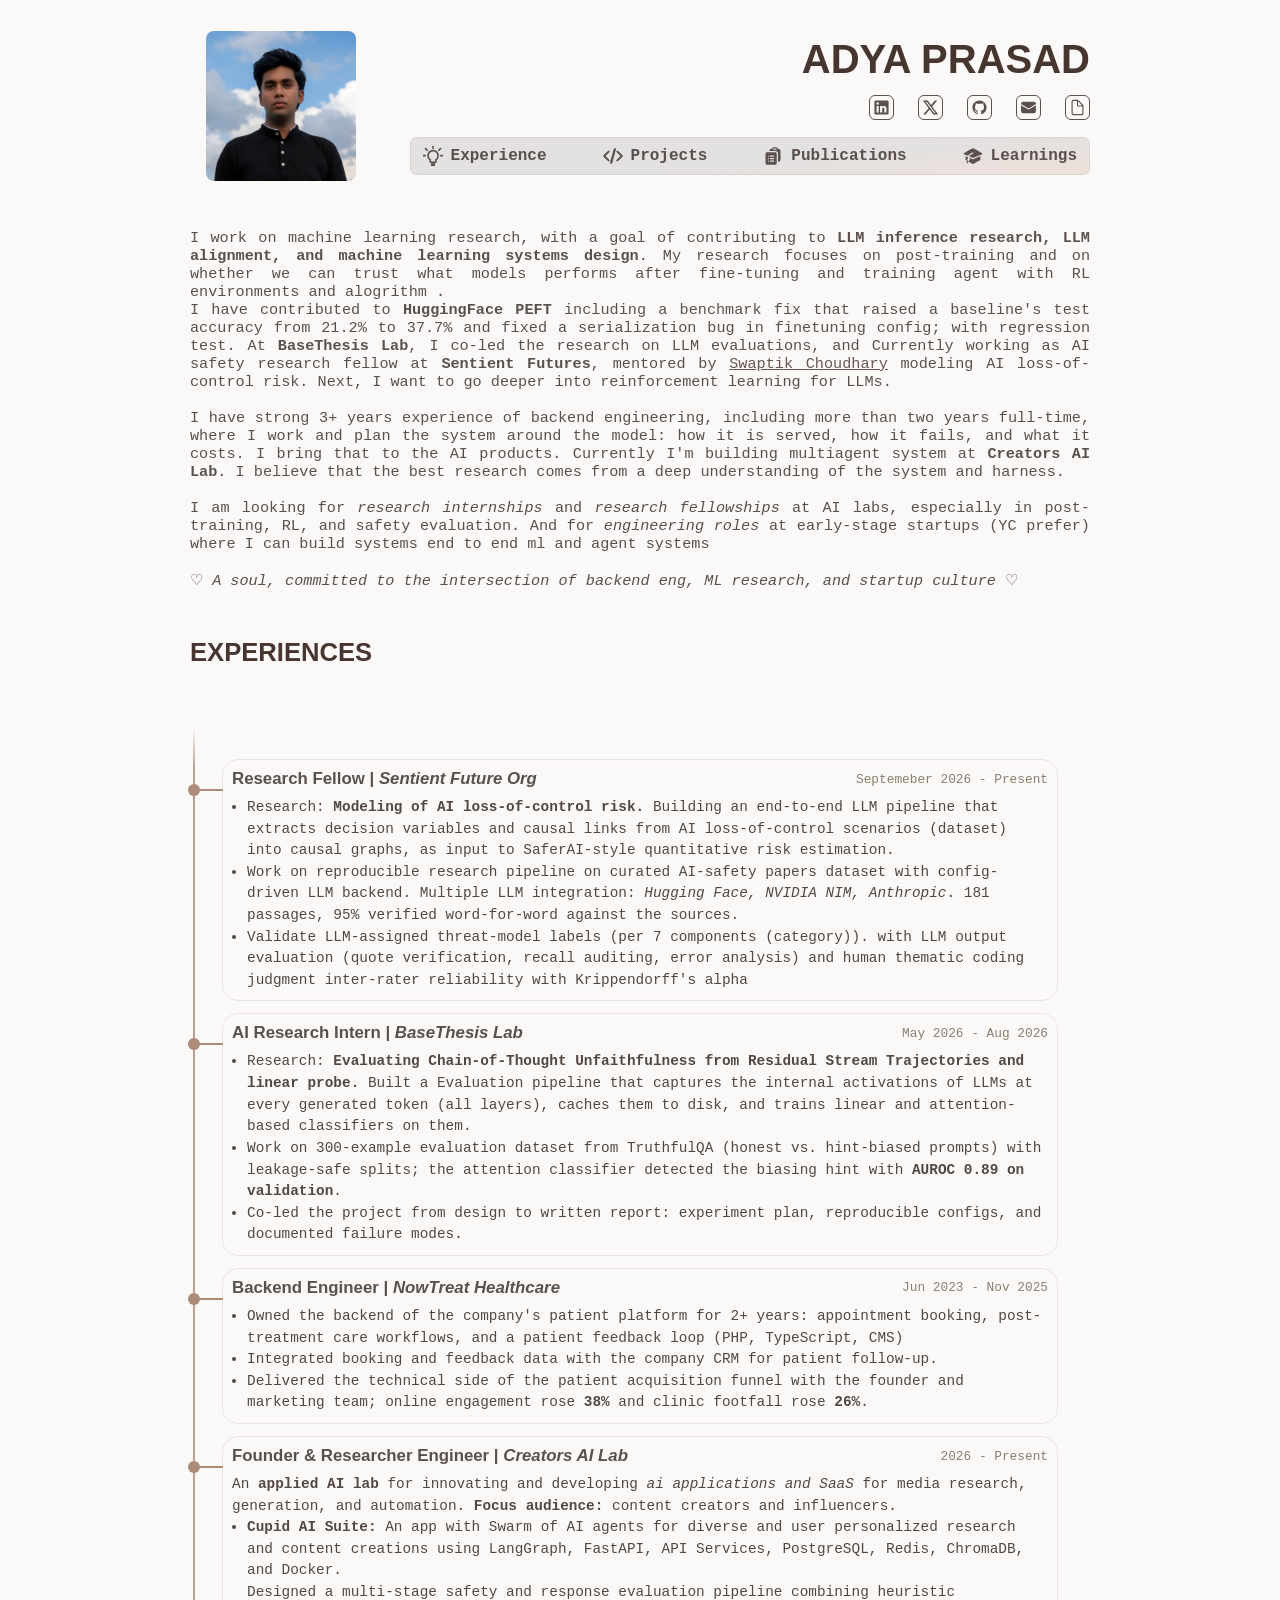
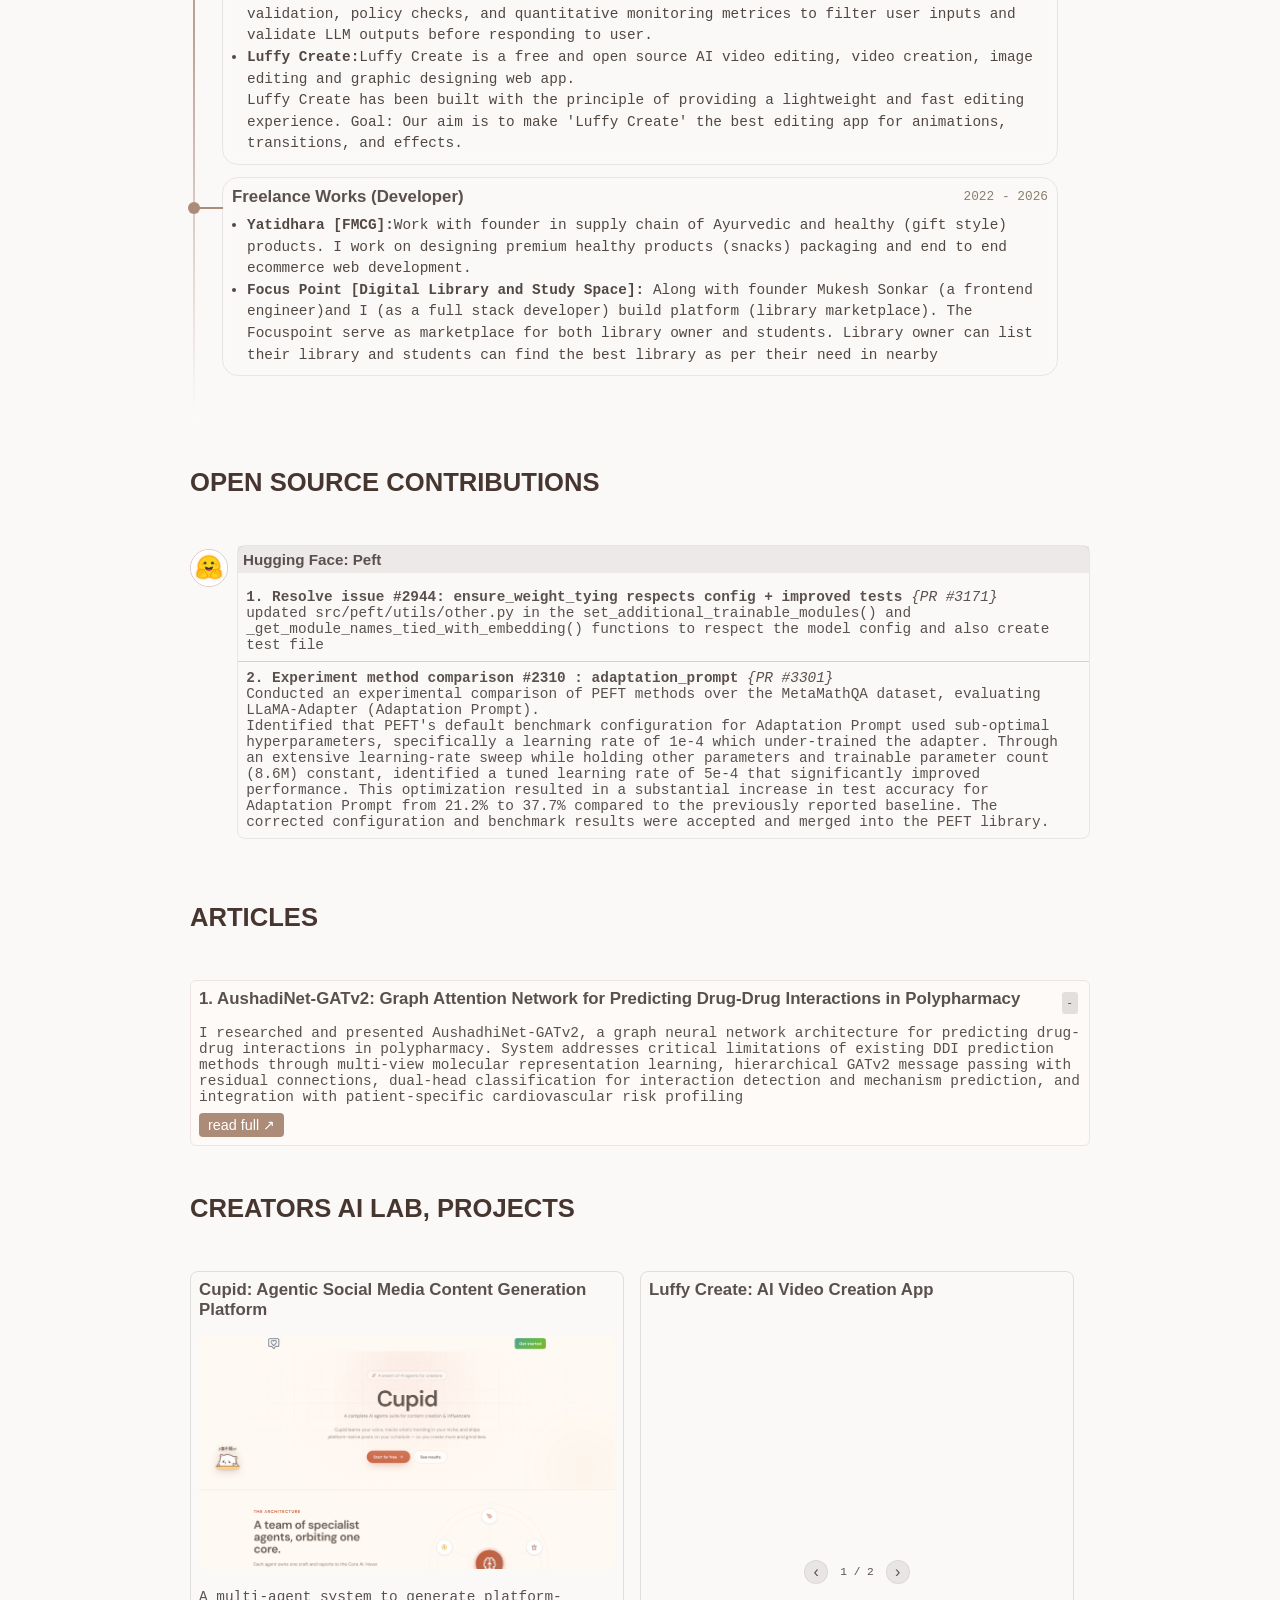
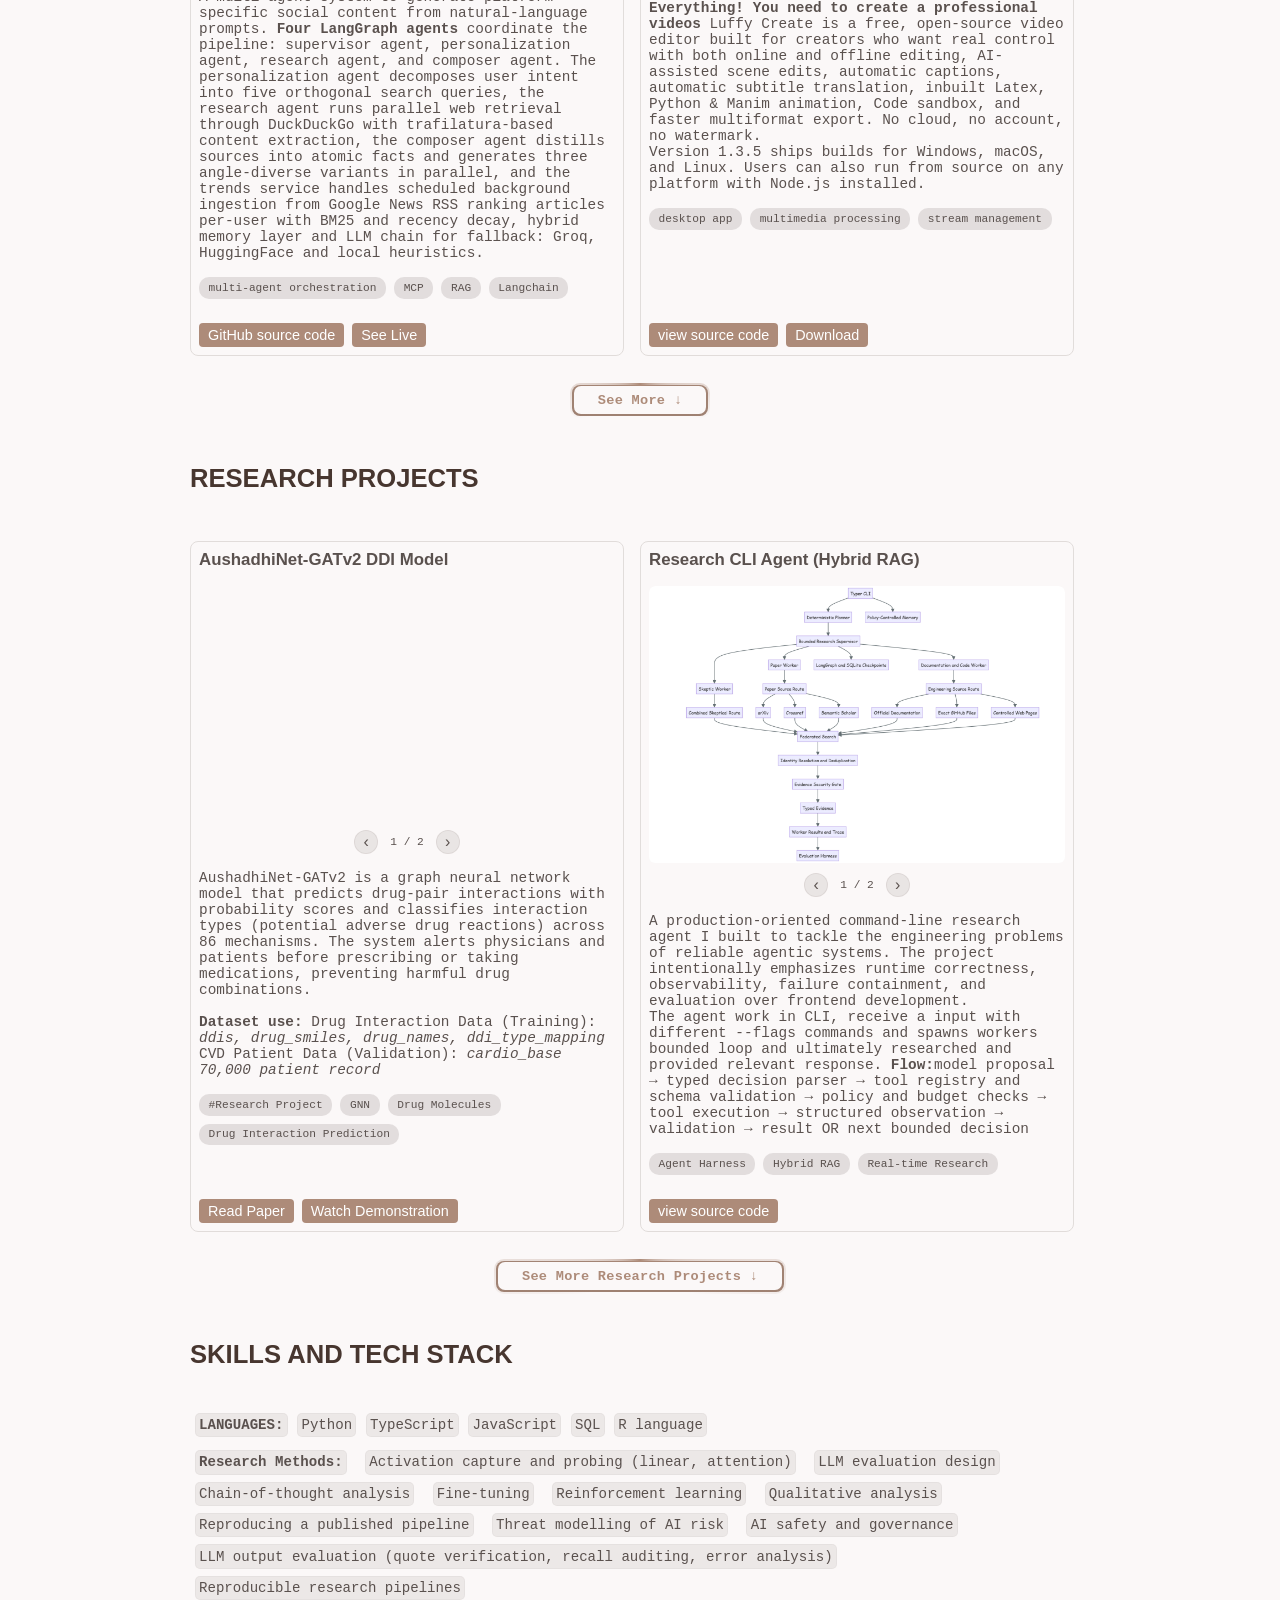
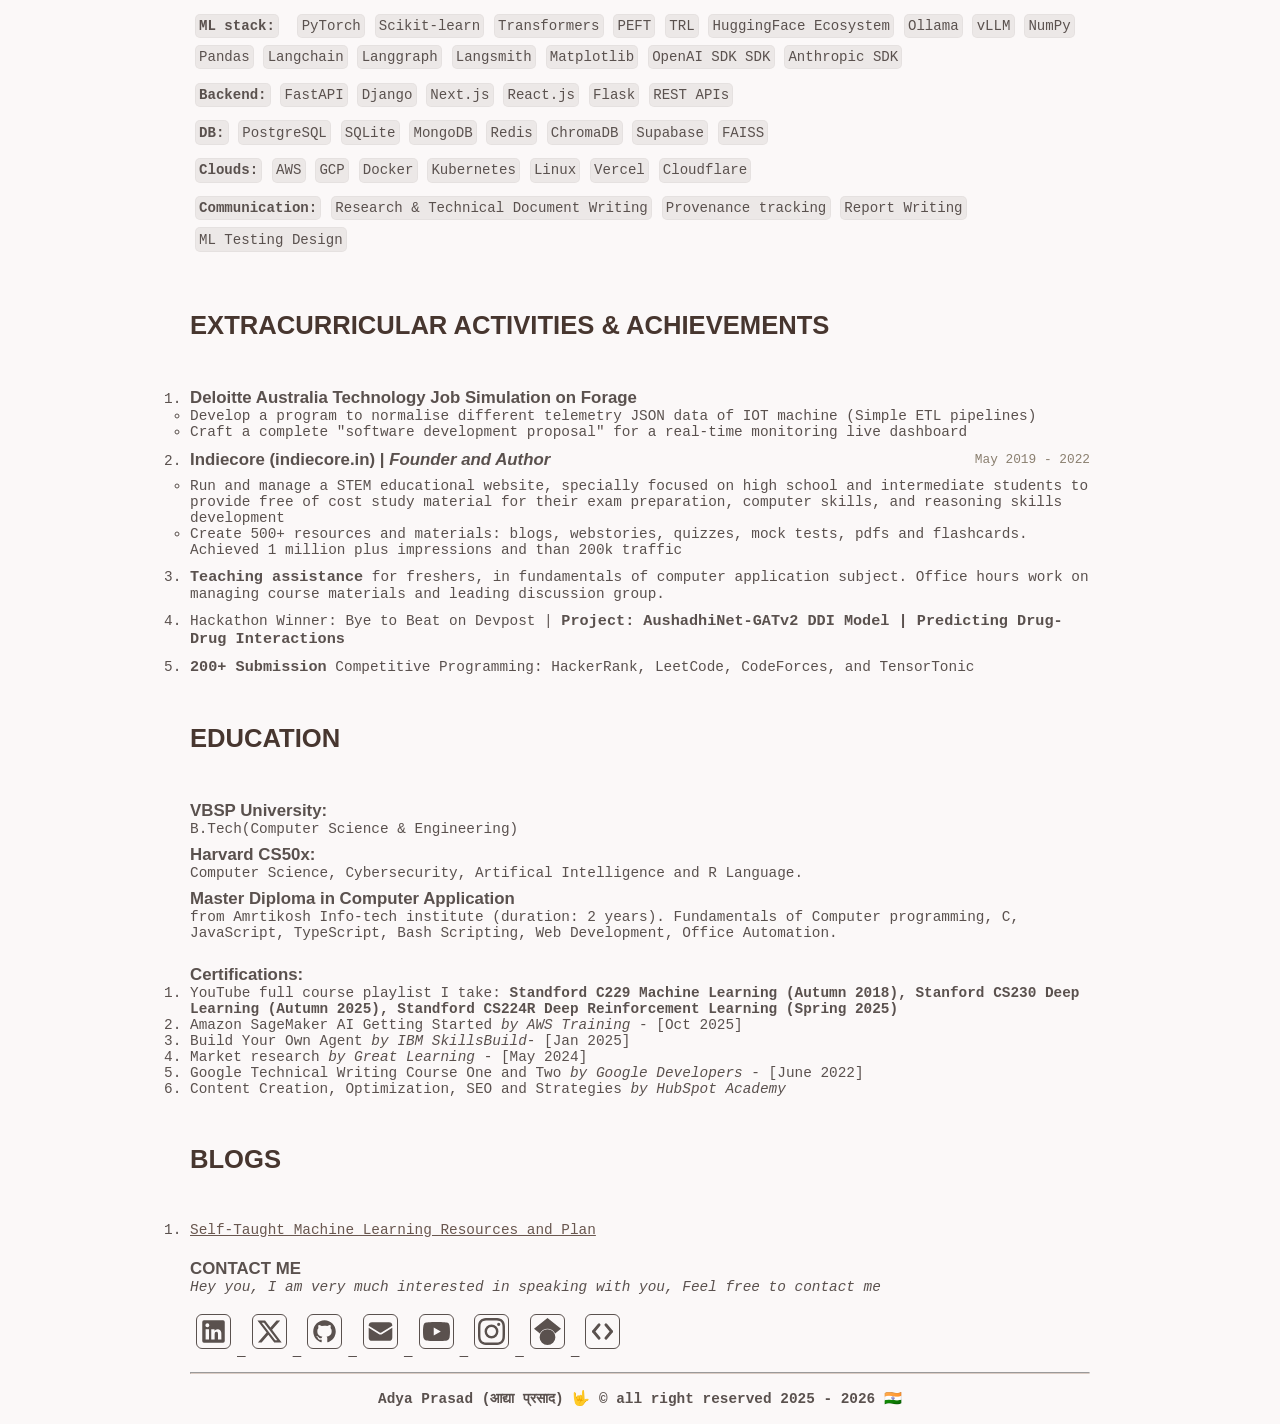
==== commit 12d2d2cd: "update the summary" ====
--- a/index.html
+++ b/index.html
@@ -131,28 +131,28 @@
 
         <div class="about">
             <p>
-                I work on machine learning research, with a long-term goal of contributing to
+                I work on machine learning research, with a goal of contributing to
                 <b>LLM inference research, LLM alignment, and machine learning systems design</b>.
-                My current experience include model evaluation, post-training, reinforcement learning,
-                and multi-agent systems. At BaseThesis Lab, I study chain-of-thought unfaithfulness
-                using residual-stream activations and linear probes, exploring how models reason
-                internally and whether their verbal explanations faithfully represent that process.
-            </p>
-            <br>
-
-            <p>
-                I also bring 4 years of experience building Python backend systems. This engineering
-                background helps me turn research questions into reproducible experiments, build reliable
-                training and evaluation pipelines, and take technical work from an initial hypothesis to
-                analyzed results. I am currently seeking a <b>research internship or job at a startup</b>
-                where I can contribute across ML research, research engineering, and system design.
-            </p>
-            <p>in my intermediate schooling I publish a STEM website it name was Indiecore where I provided educational
-                material, quizzes and PYQ. I built the website with a CMS and scaled it to 1 million plus impressions
-                and 200k traffic. It Shutdown in <i>May 2019 - Dec 2022 </i></p> Currently as a side hustle I am
-            building a lab <b>Creators AI Lab</b> where I am innovating and developing tools and SaaS for Content
-            Creators.
-            <p><br>♡ <i>A soul, committed to the intersection of backend dev, ML research, and startup culture</i> ♡</p>
+                My research focuses on post-training and on whether we can trust what models performs after fine-tuning
+                and training agent with RL environments and alogrithm .
+                <br>I have contributed to <b>HuggingFace PEFT</b> including a benchmark fix that raised a baseline's
+                test
+                accuracy from 21.2% to 37.7% and fixed a serialization bug in finetuning config; with
+                regression test. At <b>BaseThesis Lab</b>, I co-led the research on LLM evaluations, and Currently
+                working as AI safety research fellow at <b> Sentient Futures</b>, mentored by <a
+                    href="https://scholar.google.com/citations?user=2SKj_ZsAAAAJ&hl=en">Swaptik Choudhary</a> modeling
+                AI loss-of-control risk. Next, I want to go deeper into reinforcement learning for LLMs.
+            </p><br>
+            <p>I have strong 3+ years experience of backend engineering, including more than two years full-time, where
+                I work and plan the system around the model: how it is served, how it fails, and what it costs. I
+                bring that to the AI products. Currently I'm building multiagent system at <b>Creators AI Lab</b>. I
+                believe that the best research comes from a deep understanding of the system and harness.
+            </p><br>
+            <p>I am looking for <i>research internships</i> and <i>research fellowships</i> at AI labs, especially in
+                post-training, RL, and
+                safety evaluation. And for <i>engineering roles</i> at early-stage startups (YC prefer) where I can
+                build systems end to end ml and agent systems</p>
+            <p><br>♡ <i>A soul, committed to the intersection of backend eng, ML research, and startup culture</i> ♡</p>
         </div>
 
         <div id="experience">
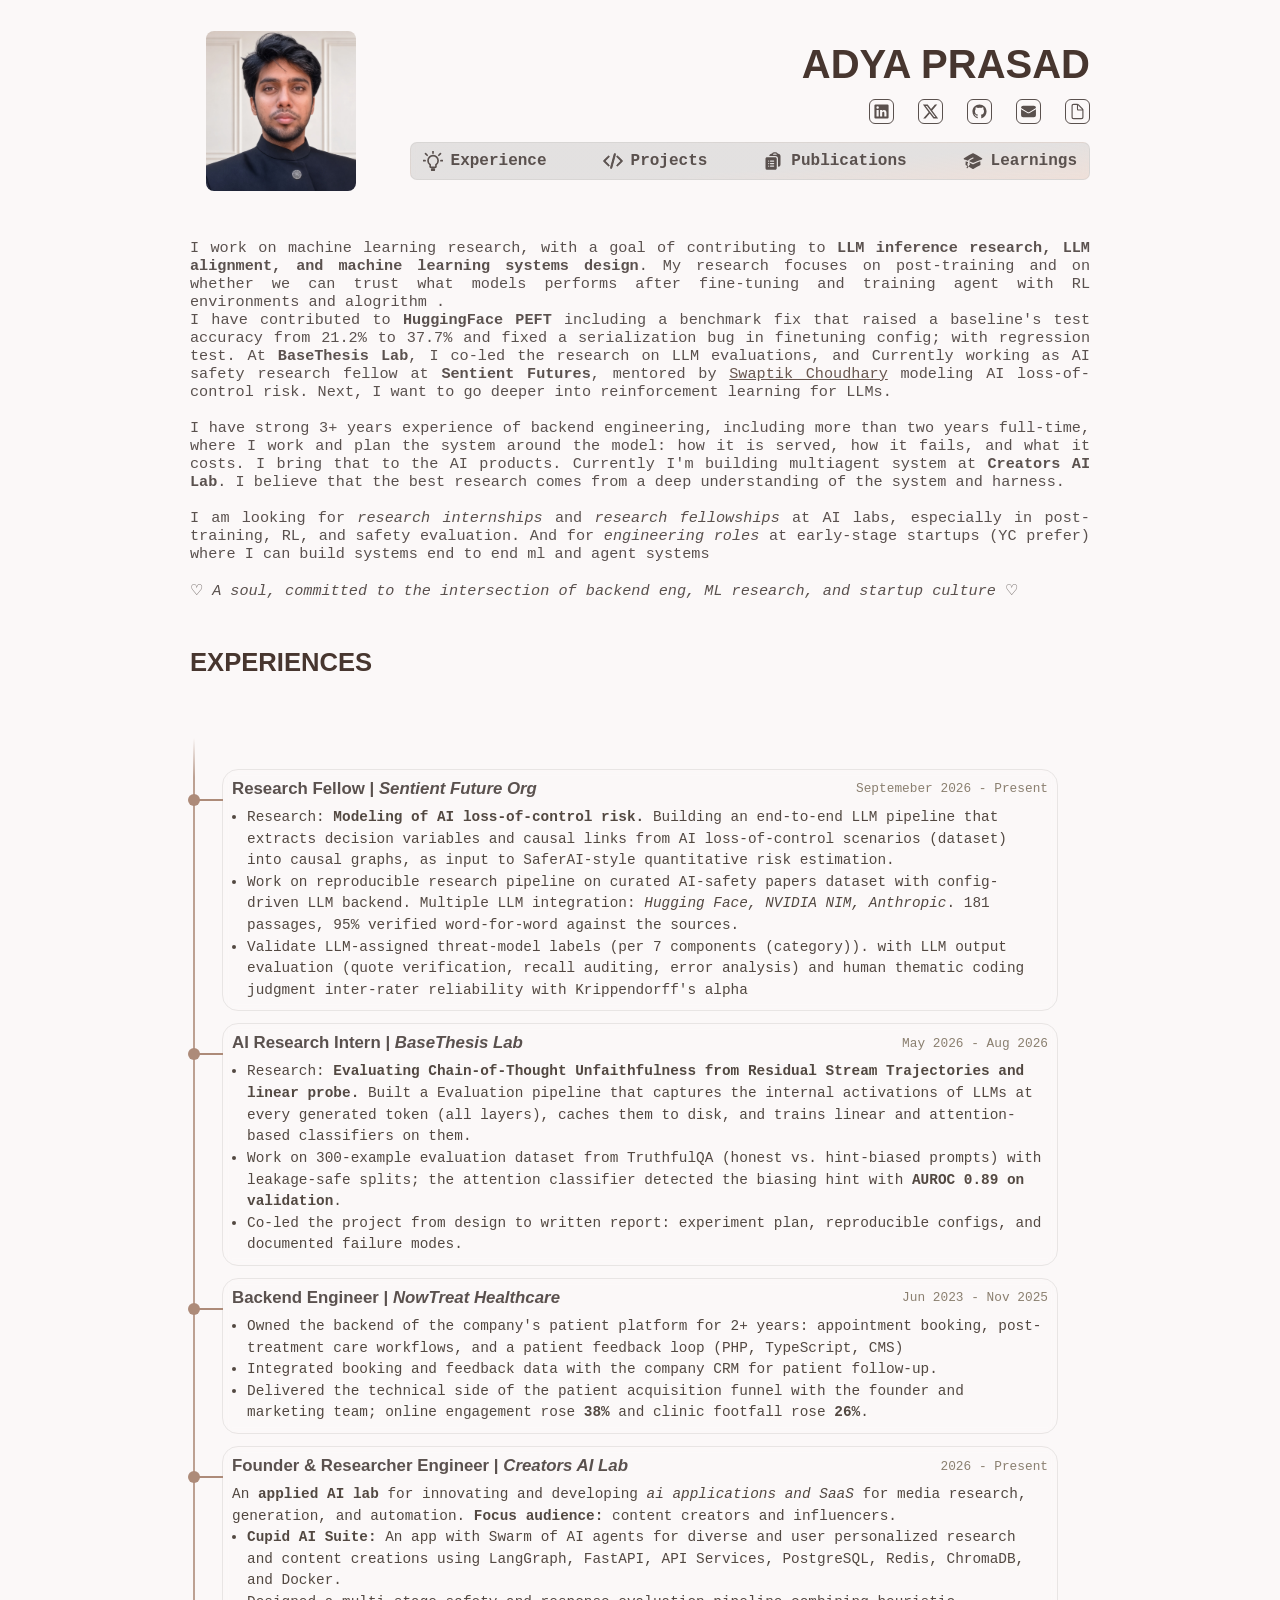
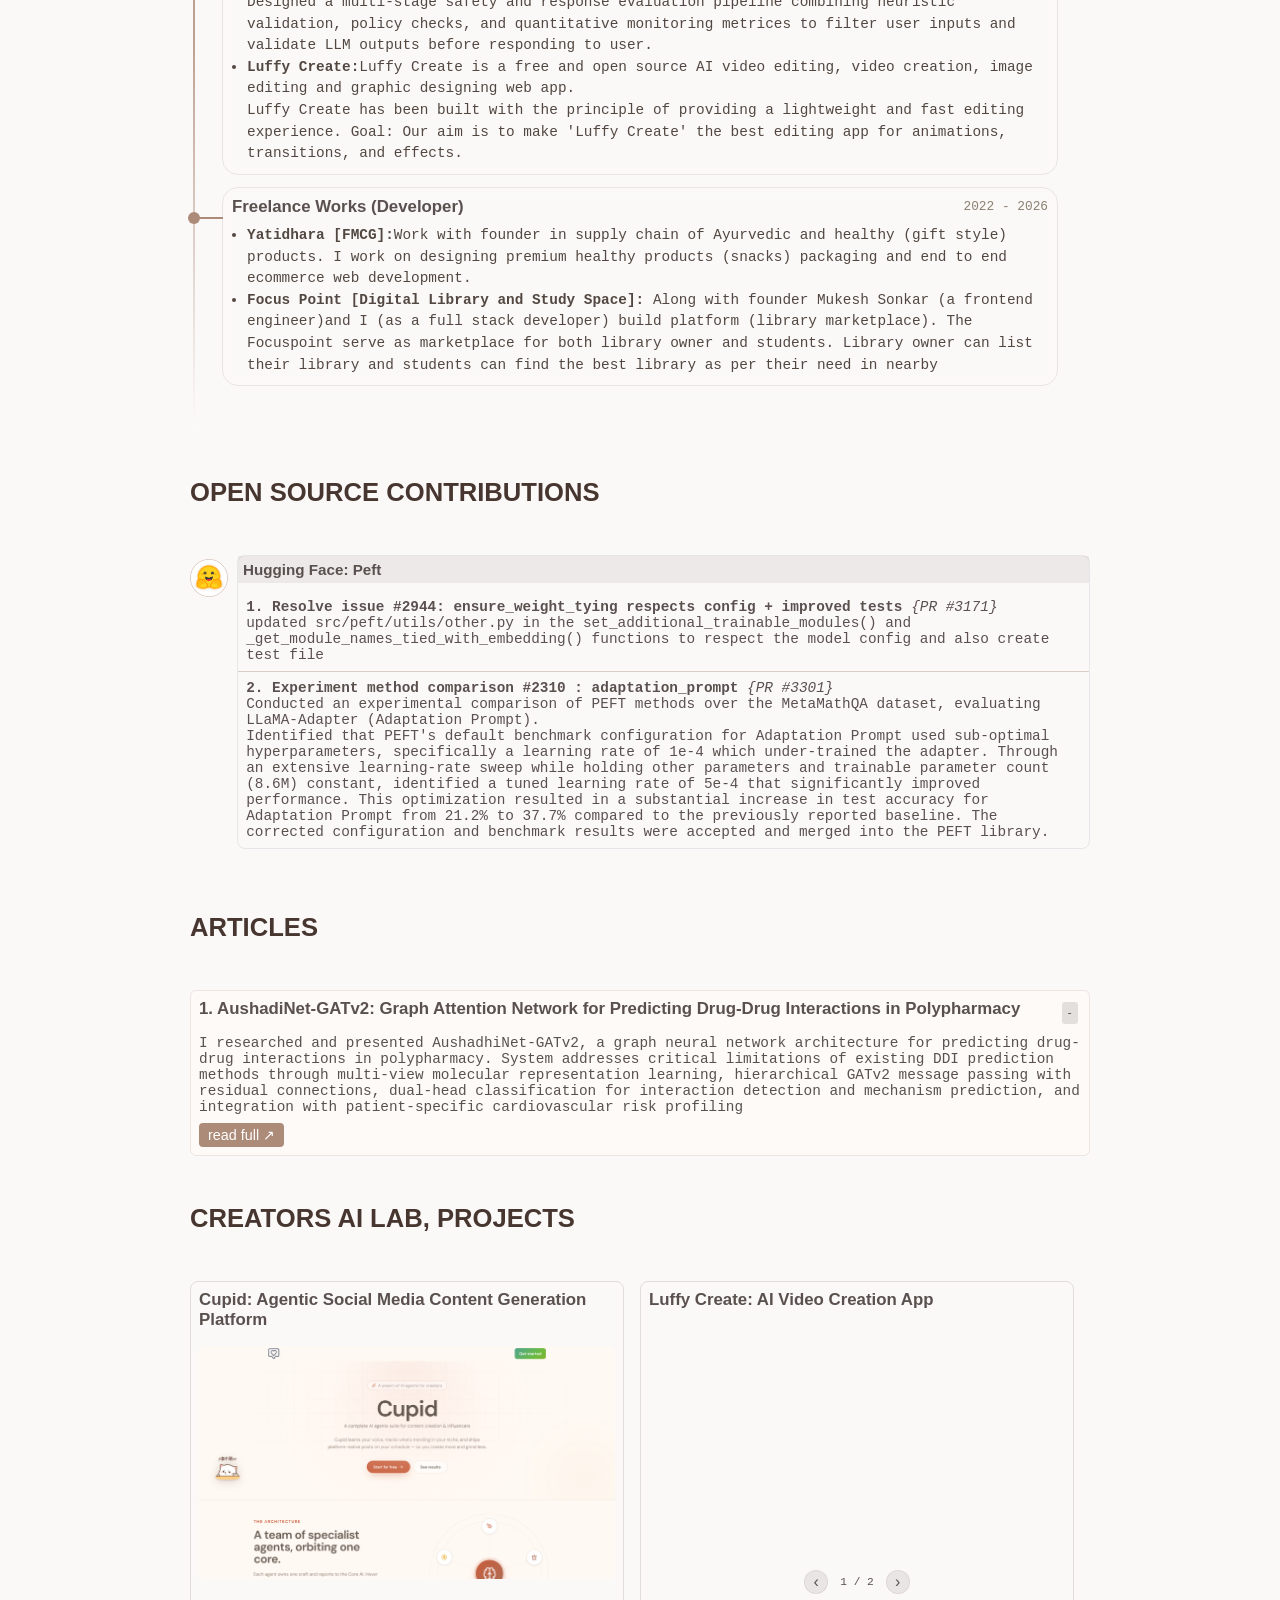
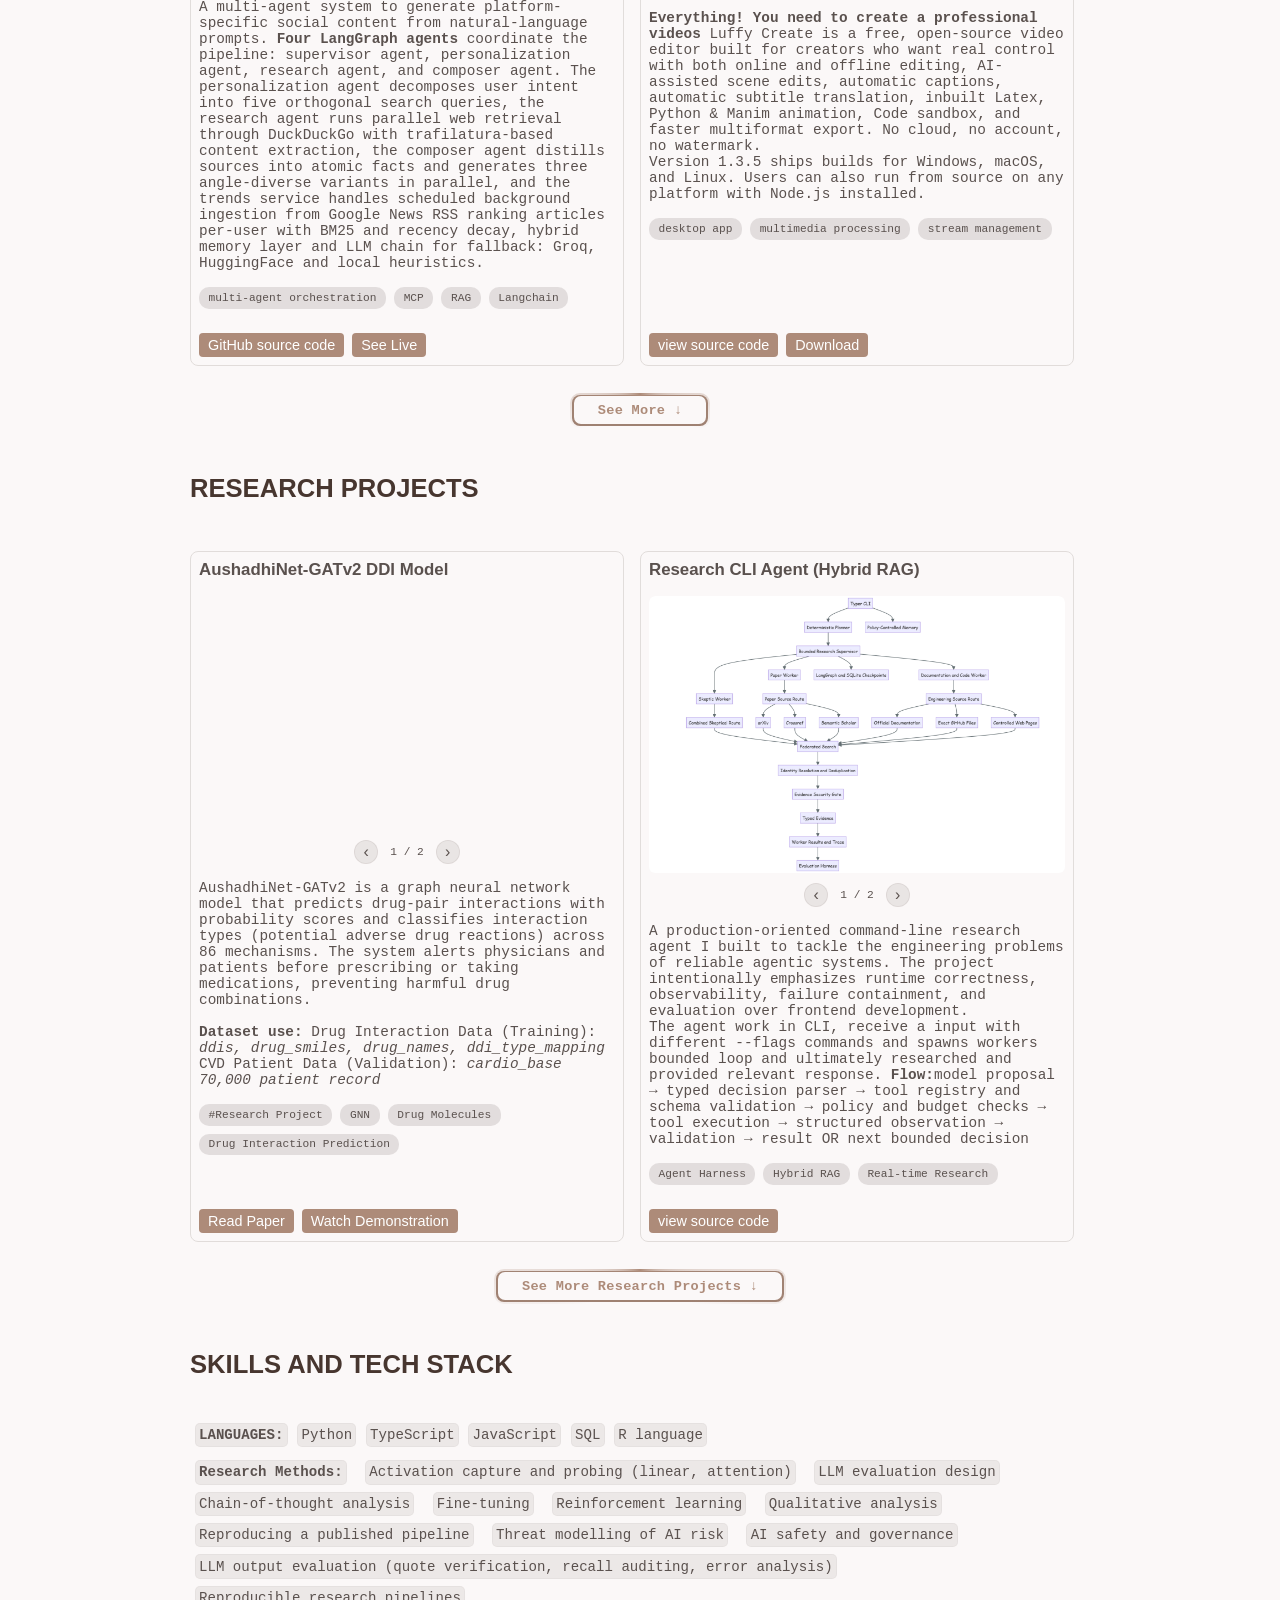
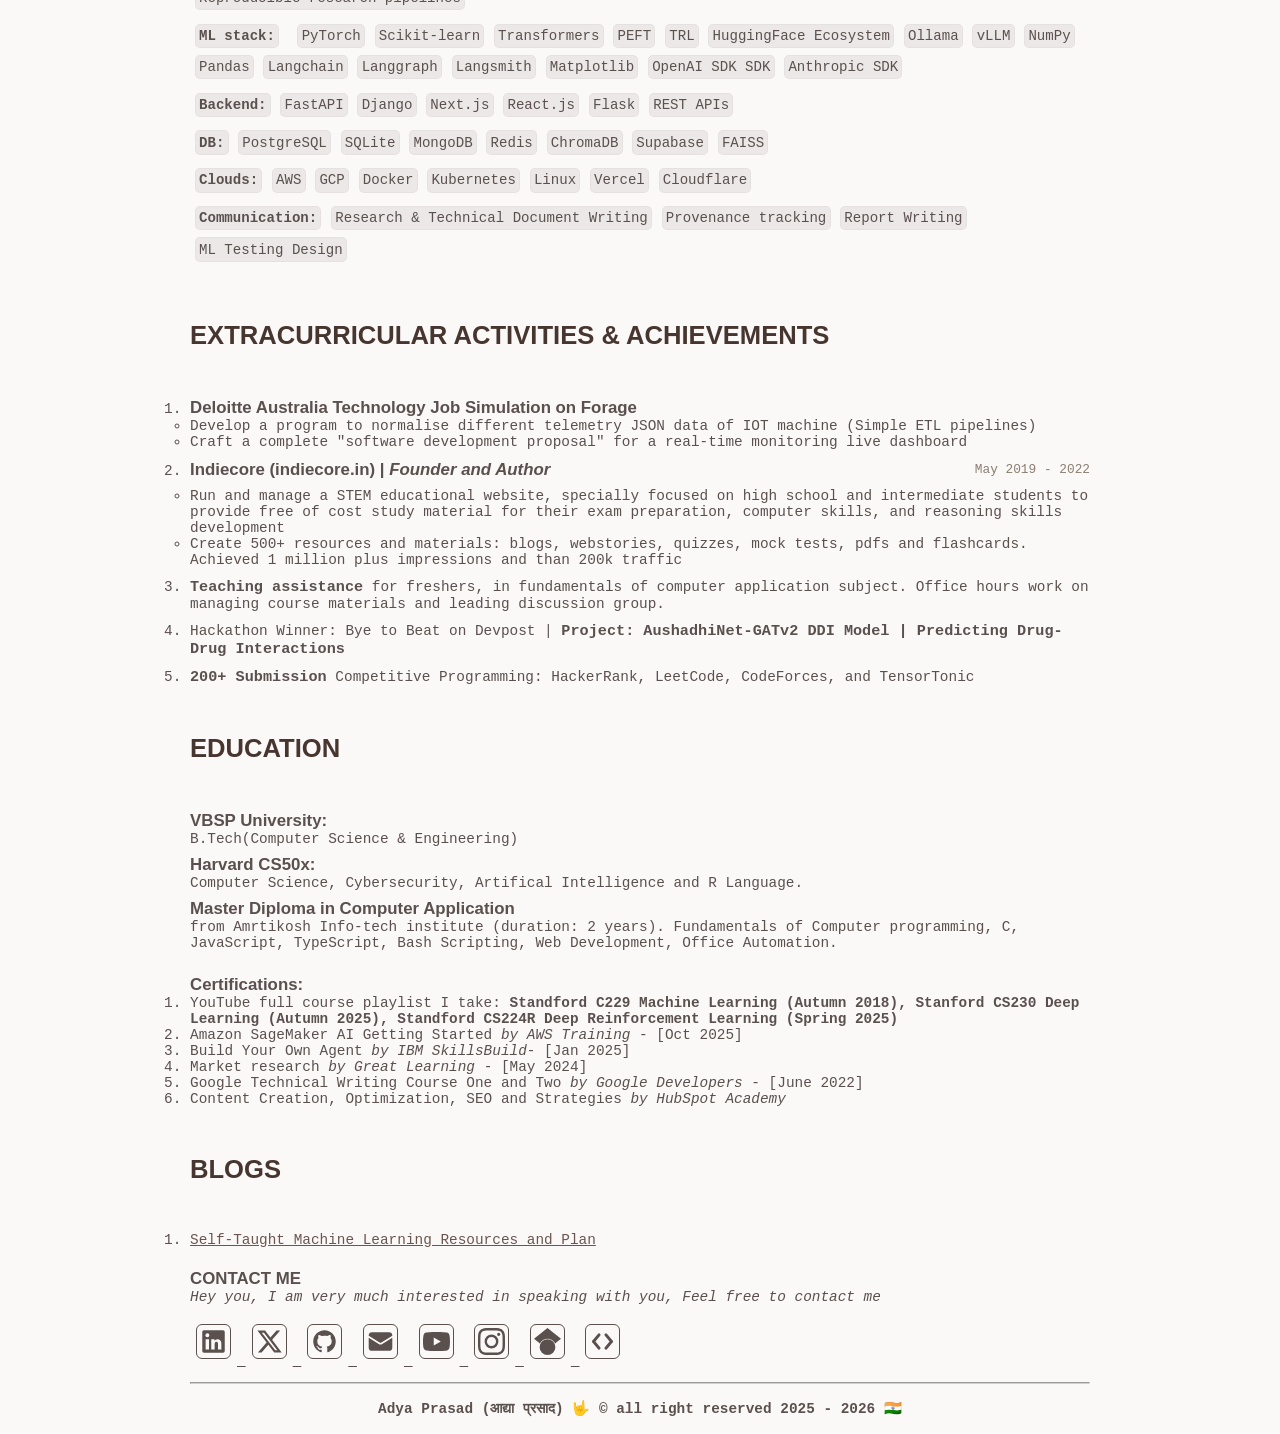
==== commit 46cab63e: "update profile" ====
--- a/index.html
+++ b/index.html
@@ -12,7 +12,7 @@
 <body>
     <main>
         <header>
-            <img src="assets/avtar.jpg" alt="Adya-profile" class="logo" title="Adya Prasad">
+            <img src="assets/avtar.png" alt="Adya-profile" class="logo" title="Adya Prasad">
             <div class="hero">
                 <div class="me">
                     <h1 title="My Name is Adya Prasad">ADYA PRASAD</h1>
